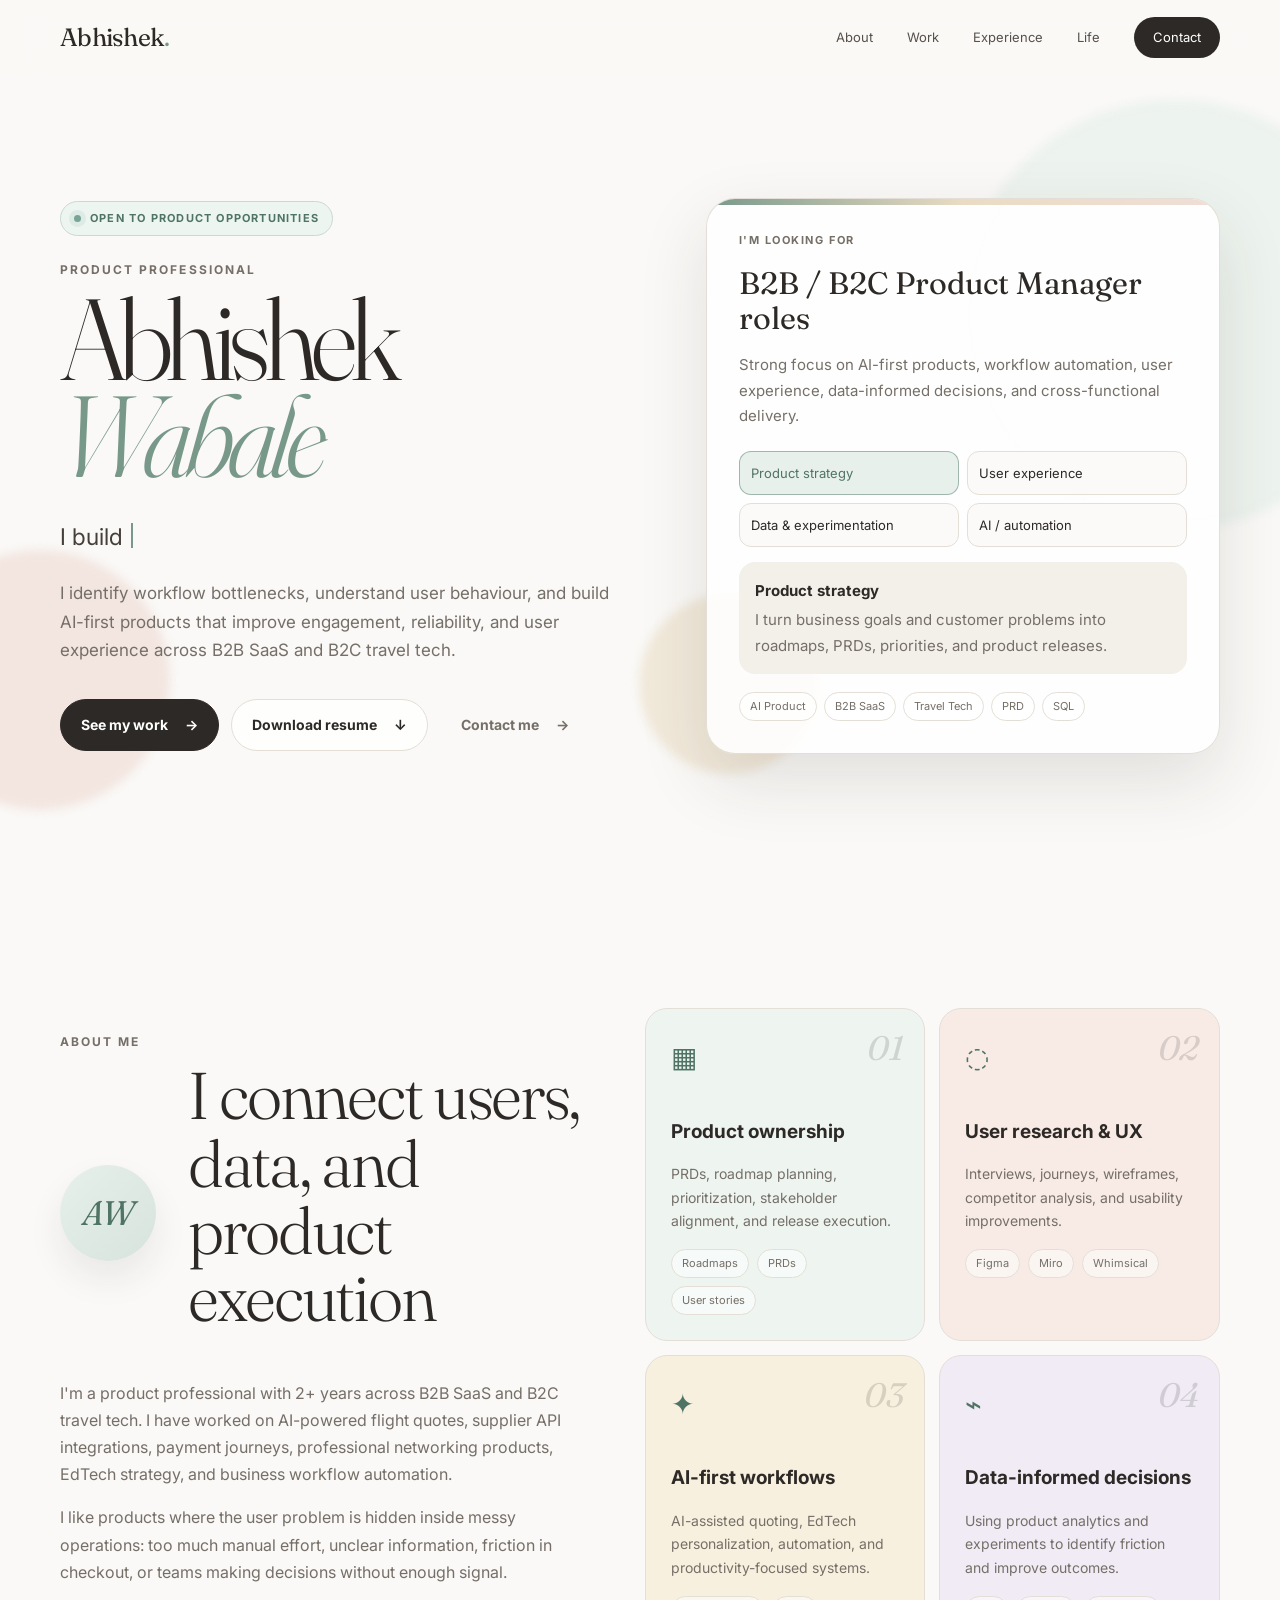
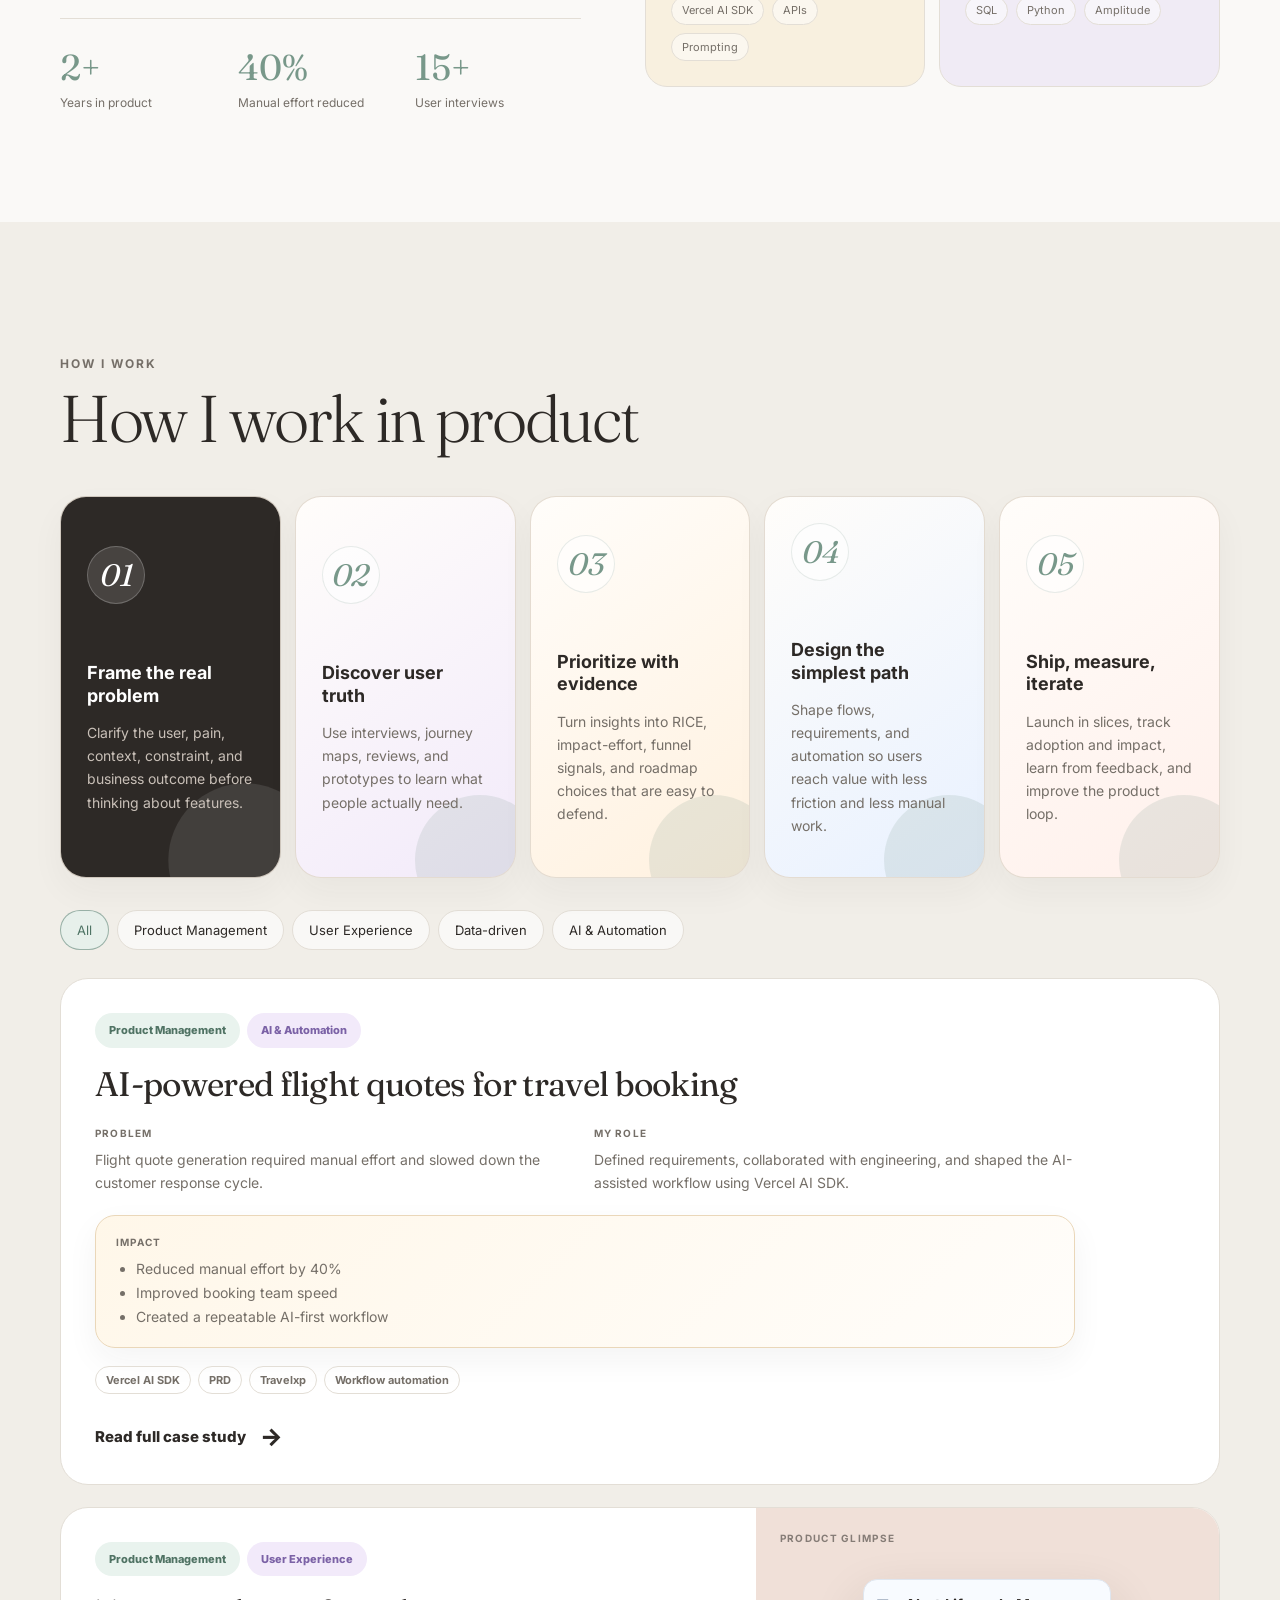
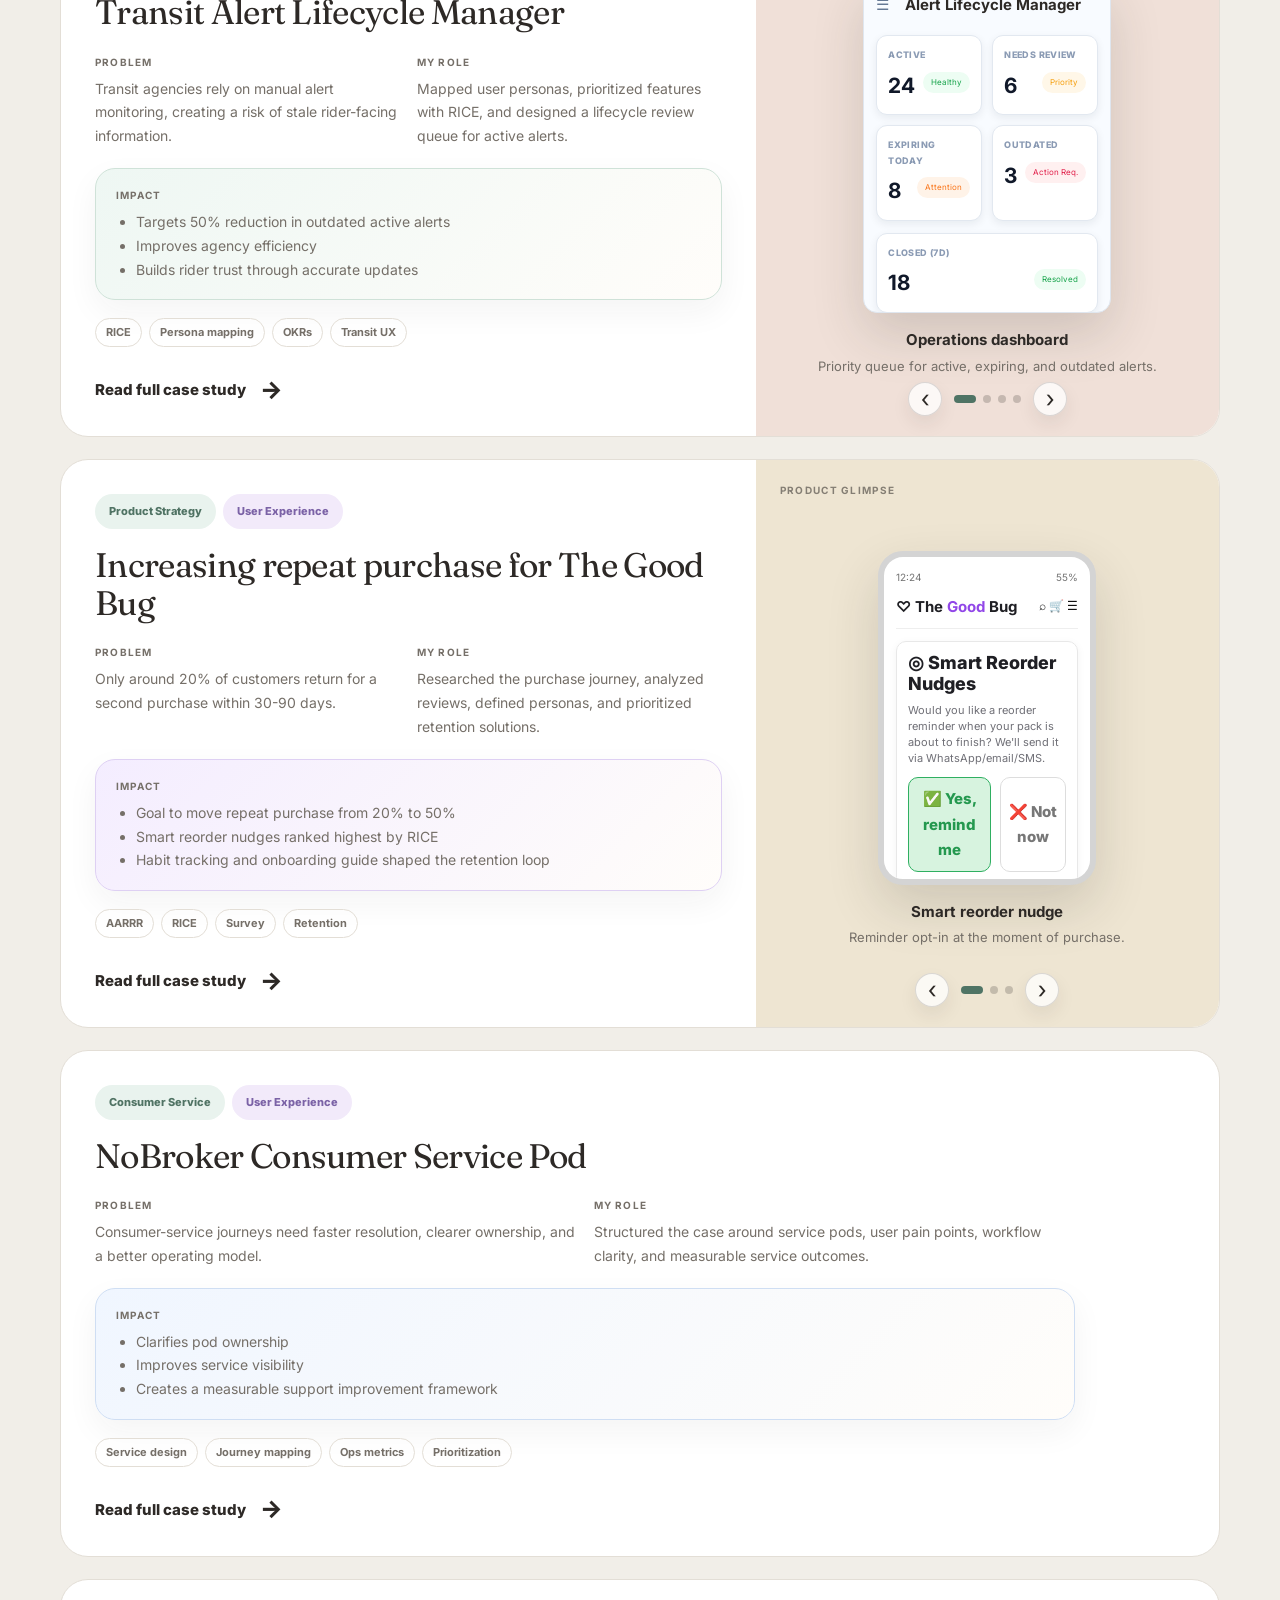
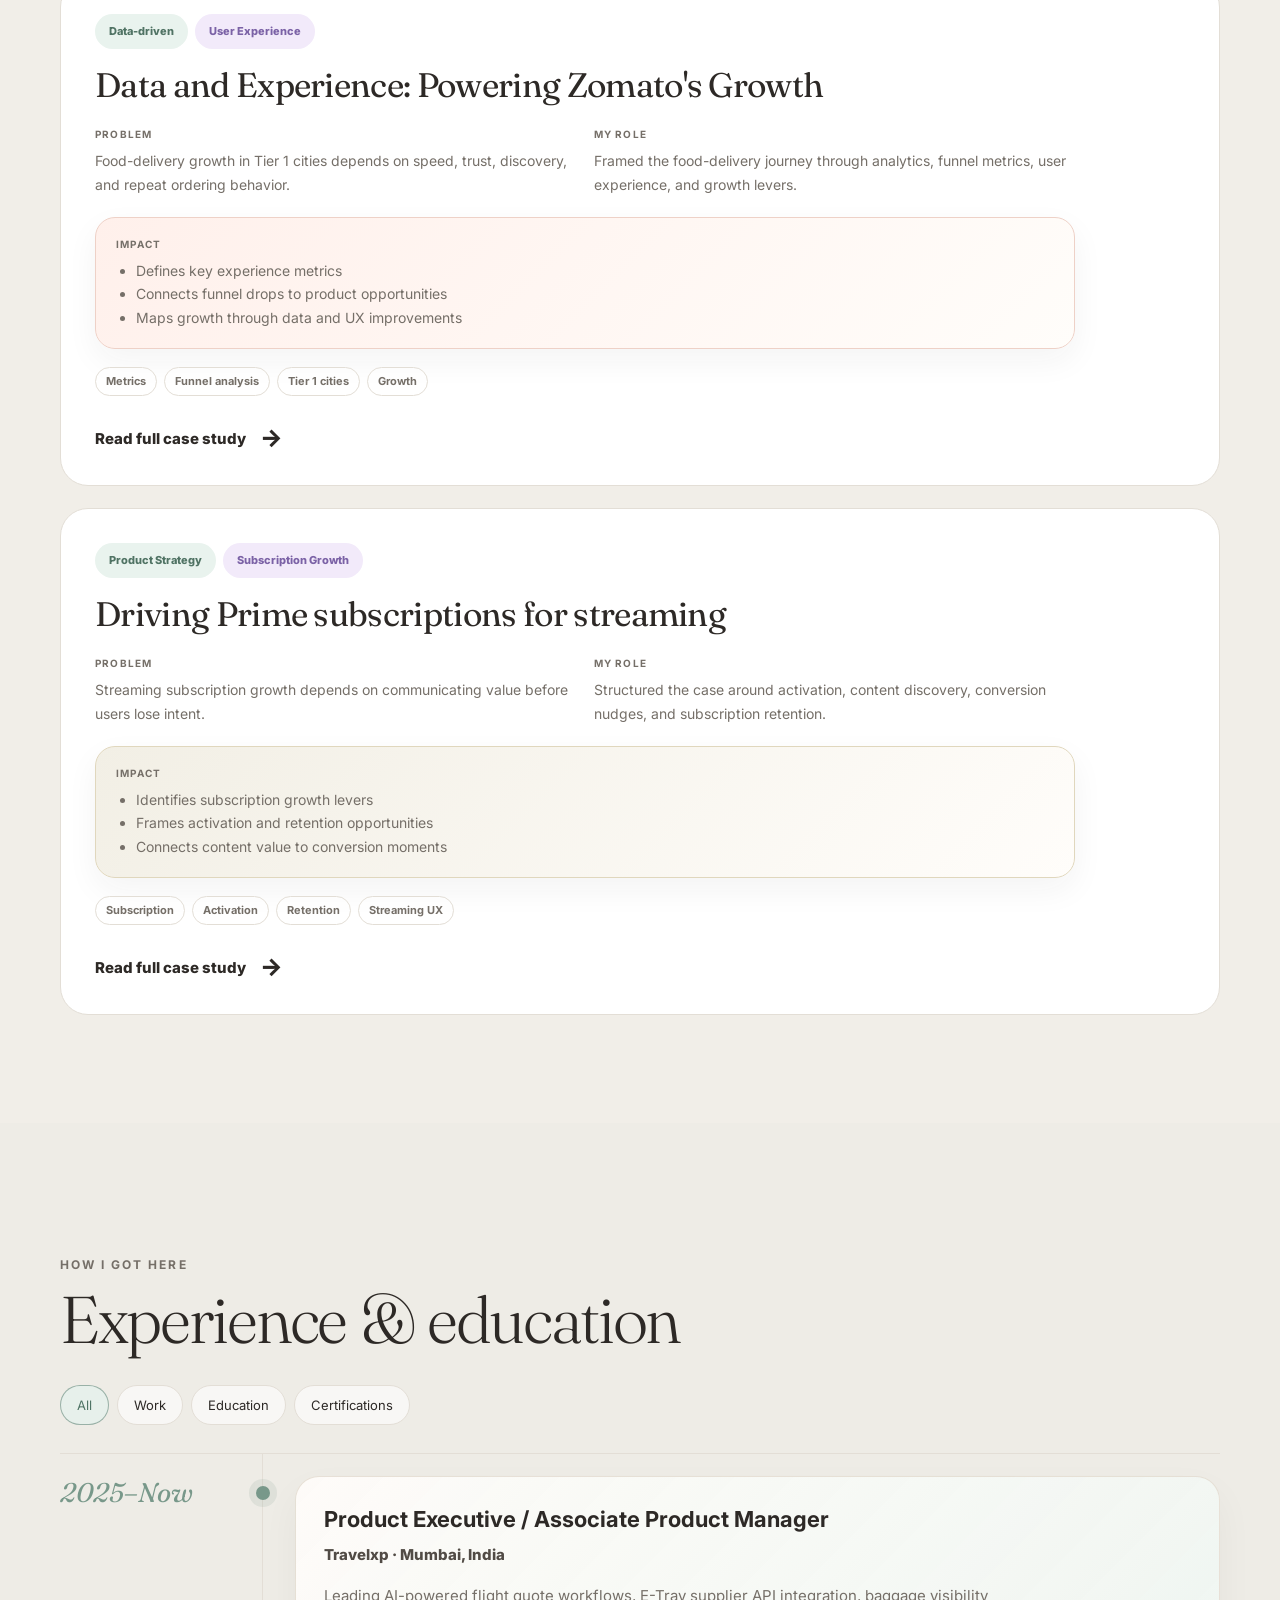
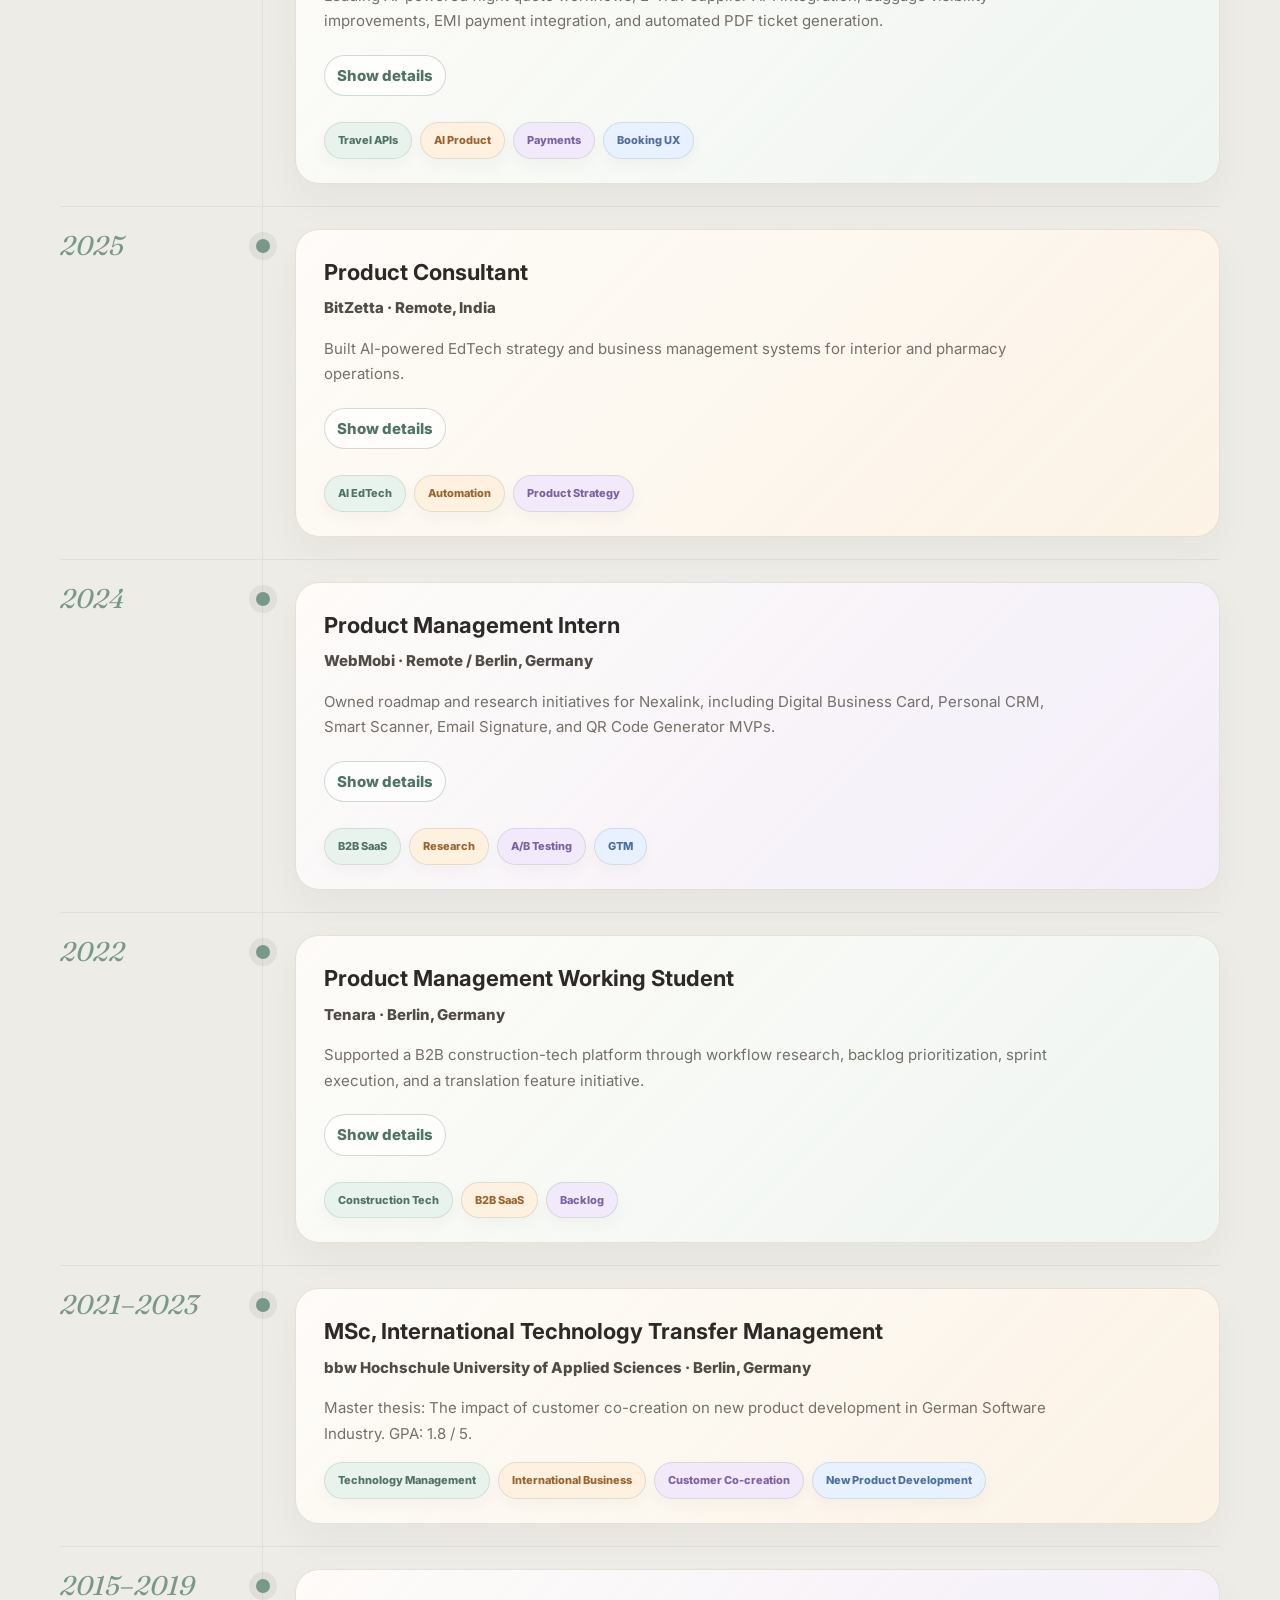
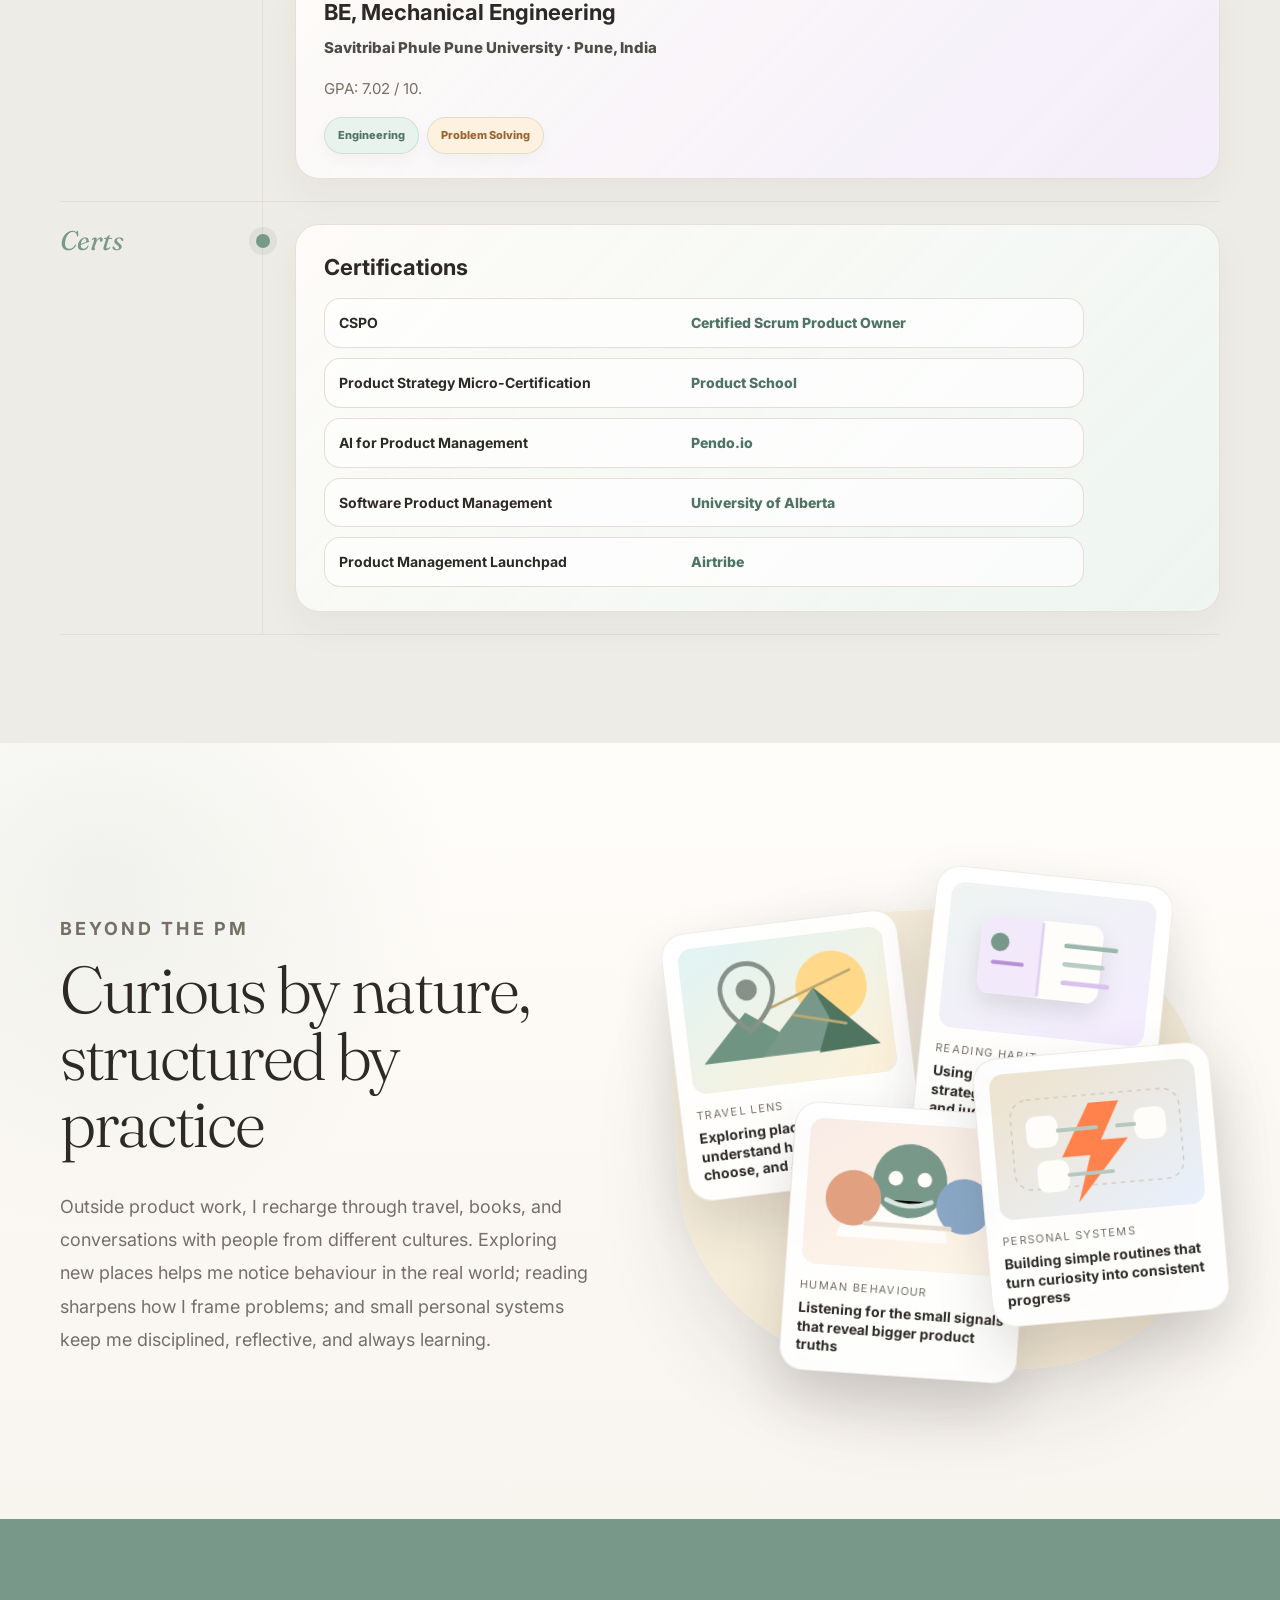
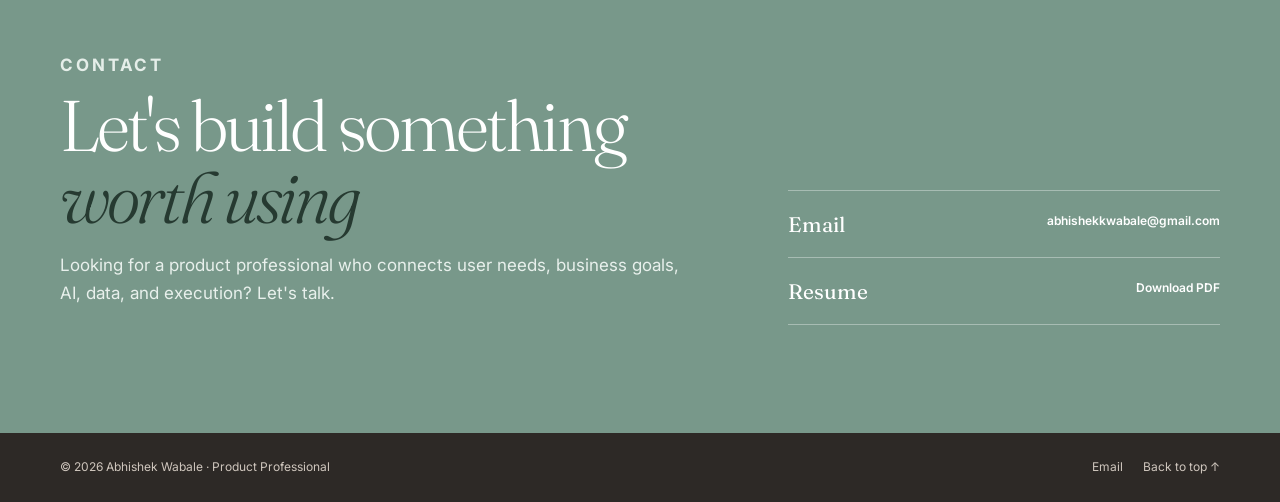
==== index.html @ 53d00fed "Fix personal cards and certification section" ====
<!doctype html>
<html lang="en">
<head>
  <meta charset="utf-8">
  <meta name="viewport" content="width=device-width, initial-scale=1">
  <meta name="theme-color" content="#faf9f7">
  <meta name="description" content="Abhishek Wabale — Product professional building AI-first B2B SaaS and B2C travel products.">
  <title>Abhishek Wabale — Product Professional</title>
  <link rel="preconnect" href="https://fonts.googleapis.com">
  <link rel="preconnect" href="https://fonts.gstatic.com" crossorigin>
  <link href="https://fonts.googleapis.com/css2?family=Fraunces:ital,opsz,wght@0,9..144,300;0,9..144,400;1,9..144,300;1,9..144,400&family=Inter:wght@300;400;500;600;700&display=swap" rel="stylesheet">
  <link rel="stylesheet" href="styles/main.css">
  <script src="scripts/main.js" defer></script>
</head>
<body>
  <div id="cursor-dot" aria-hidden="true"></div>
  <div id="cursor-ring" aria-hidden="true"></div>
  <div id="progress" aria-hidden="true"></div>

  <nav class="mobile-nav" id="mobileNav" aria-label="Mobile navigation">
    <button class="mobile-close" type="button" id="mobileClose" aria-label="Close menu">×</button>
    <a href="#about" data-close-mobile>About</a>
    <a href="#work" data-close-mobile>Work</a>
    <a href="#experience" data-close-mobile>Experience</a>
    <a href="#life" data-close-mobile>Life</a>
    <a href="#contact" data-close-mobile>Contact</a>
  </nav>

  <header class="site-nav" id="siteNav">
    <a href="#home" class="nav-logo">Abhishek<span>.</span></a>
    <div class="nav-links" aria-label="Main navigation">
      <a href="#about">About</a>
      <a href="#work">Work</a>
      <a href="#experience">Experience</a>
      <a href="#life">Life</a>
      <a href="#contact" class="nav-cta">Contact</a>
    </div>
    <button class="burger" id="burgerBtn" type="button" aria-label="Open menu" aria-controls="mobileNav" aria-expanded="false">
      <span></span><span></span><span></span>
    </button>
  </header>

  <main id="home">
    <section class="hero">
      <div class="blob blob-one" data-speed=".22"></div>
      <div class="blob blob-two" data-speed=".14"></div>
      <div class="blob blob-three" data-speed=".30"></div>

      <div class="container hero-inner">
        <div class="hero-copy reveal" data-speed=".88">
          <div class="hero-badge"><span></span>Open to product opportunities</div>
          <p class="hero-role">Product Professional</p>
          <h1>Abhishek<br><em>Wabale</em></h1>
          <p class="typing">I build <span id="typedText"></span></p>
          <p class="hero-sub">I identify workflow bottlenecks, understand user behaviour, and build AI-first products that improve engagement, reliability, and user experience across B2B SaaS and B2C travel tech.</p>
          <div class="hero-actions">
            <a href="#work" class="btn btn-primary magnetic">See my work <span>→</span></a>
            <a href="assets/Abhishek-Wabale-Resume.pdf" class="btn btn-outline magnetic" target="_blank" rel="noopener">Download resume <span>↓</span></a>
            <a href="#contact" class="btn btn-ghost magnetic">Contact me <span>→</span></a>
          </div>
        </div>

        <aside class="interest-card reveal" data-speed=".76" aria-label="What Abhishek is looking for">
          <div class="card-bar">I'm looking for</div>
          <h2>B2B / B2C Product Manager roles</h2>
          <p>Strong focus on AI-first products, workflow automation, user experience, data-informed decisions, and cross-functional delivery.</p>
          <div class="vertical-tabs">
            <button class="active" type="button" data-interest="product">Product strategy</button>
            <button type="button" data-interest="ux">User experience</button>
            <button type="button" data-interest="data">Data & experimentation</button>
            <button type="button" data-interest="ai">AI / automation</button>
          </div>
          <div class="interest-result" id="interestResult">
            <strong>Product strategy</strong>
            <span>I turn business goals and customer problems into roadmaps, PRDs, priorities, and product releases.</span>
          </div>
          <div class="float-tags" aria-hidden="true">
            <span>AI Product</span><span>B2B SaaS</span><span>Travel Tech</span><span>PRD</span><span>SQL</span>
          </div>
        </aside>
      </div>
    </section>

    <section class="section" id="about">
      <div class="container about-grid">
        <div class="reveal">
          <p class="label">About me</p>
          <div class="about-title-row">
            <div class="avatar-placeholder" aria-label="Add Abhishek's professional photo here">AW</div>
            <h2 class="section-title">I connect users, data, and product execution</h2>
          </div>
          <div class="about-text">
            <p>I'm a product professional with 2+ years across B2B SaaS and B2C travel tech. I have worked on AI-powered flight quotes, supplier API integrations, payment journeys, professional networking products, EdTech strategy, and business workflow automation.</p>
            <p>I like products where the user problem is hidden inside messy operations: too much manual effort, unclear information, friction in checkout, or teams making decisions without enough signal.</p>
          </div>
          <div class="stats">
            <div><strong>2+</strong><span>Years in product</span></div>
            <div><strong>40%</strong><span>Manual effort reduced</span></div>
            <div><strong>15+</strong><span>User interviews</span></div>
          </div>
        </div>

        <div class="capability-grid reveal">
          <article class="capability sage" data-num="01">
            <div class="cap-icon">▦</div>
            <h3>Product ownership</h3>
            <p>PRDs, roadmap planning, prioritization, stakeholder alignment, and release execution.</p>
            <div class="mini-tags"><span>Roadmaps</span><span>PRDs</span><span>User stories</span></div>
          </article>
          <article class="capability rose" data-num="02">
            <div class="cap-icon">◌</div>
            <h3>User research & UX</h3>
            <p>Interviews, journeys, wireframes, competitor analysis, and usability improvements.</p>
            <div class="mini-tags"><span>Figma</span><span>Miro</span><span>Whimsical</span></div>
          </article>
          <article class="capability sand" data-num="03">
            <div class="cap-icon">✦</div>
            <h3>AI-first workflows</h3>
            <p>AI-assisted quoting, EdTech personalization, automation, and productivity-focused systems.</p>
            <div class="mini-tags"><span>Vercel AI SDK</span><span>APIs</span><span>Prompting</span></div>
          </article>
          <article class="capability lavender" data-num="04">
            <div class="cap-icon">⌁</div>
            <h3>Data-informed decisions</h3>
            <p>Using product analytics and experiments to identify friction and improve outcomes.</p>
            <div class="mini-tags"><span>SQL</span><span>Python</span><span>Amplitude</span></div>
          </article>
        </div>
      </div>
    </section>

    <section class="section work-section" id="work">
      <div class="container">
        <div class="reveal">
          <p class="label">How I work</p>
          <h2 class="section-title">How I work in product</h2>
        </div>

        <div class="approach-grid reveal">
          <button class="approach-card active" type="button" data-approach="pm">
            <span class="approach-num">01</span>
            <h3>Frame the real problem</h3>
            <p>Clarify the user, pain, context, constraint, and business outcome before thinking about features.</p>
          </button>
          <button class="approach-card" type="button" data-approach="ux">
            <span class="approach-num">02</span>
            <h3>Discover user truth</h3>
            <p>Use interviews, journey maps, reviews, and prototypes to learn what people actually need.</p>
          </button>
          <button class="approach-card" type="button" data-approach="data">
            <span class="approach-num">03</span>
            <h3>Prioritize with evidence</h3>
            <p>Turn insights into RICE, impact-effort, funnel signals, and roadmap choices that are easy to defend.</p>
          </button>
          <button class="approach-card" type="button" data-approach="ai">
            <span class="approach-num">04</span>
            <h3>Design the simplest path</h3>
            <p>Shape flows, requirements, and automation so users reach value with less friction and less manual work.</p>
          </button>
          <button class="approach-card" type="button" data-approach="all">
            <span class="approach-num">05</span>
            <h3>Ship, measure, iterate</h3>
            <p>Launch in slices, track adoption and impact, learn from feedback, and improve the product loop.</p>
          </button>
        </div>

        <div class="filters reveal" aria-label="Case study filters">
          <button class="active" type="button" data-filter="all">All</button>
          <button type="button" data-filter="pm">Product Management</button>
          <button type="button" data-filter="ux">User Experience</button>
          <button type="button" data-filter="data">Data-driven</button>
          <button type="button" data-filter="ai">AI & Automation</button>
        </div>

        <div class="case-grid">
          <article class="case-card no-preview reveal" data-cats="pm ai data" style="--order:1">
            <div class="case-main">
              <div class="case-cats"><span>Product Management</span><span>AI & Automation</span></div>
              <h3><a href="case-studies/project-one/">AI-powered flight quotes for travel booking</a></h3>
              <div class="case-row">
                <div><label>Problem</label><p>Flight quote generation required manual effort and slowed down the customer response cycle.</p></div>
                <div><label>My role</label><p>Defined requirements, collaborated with engineering, and shaped the AI-assisted workflow using Vercel AI SDK.</p></div>
              </div>
              <div class="impact"><label>Impact</label><ul><li>Reduced manual effort by 40%</li><li>Improved booking team speed</li><li>Created a repeatable AI-first workflow</li></ul></div>
              <div class="case-tools"><span>Vercel AI SDK</span><span>PRD</span><span>Travelxp</span><span>Workflow automation</span></div>
              <a class="case-link-inline" href="case-studies/project-one/">Read full case study <span>→</span></a>
            </div>
          </article>

          <article class="case-card has-preview reveal" data-cats="pm ux data" style="--order:2">
            <div class="case-main">
              <div class="case-cats"><span>Product Management</span><span>User Experience</span></div>
              <h3><a href="case-studies/transit-alert-lifecycle/">Transit Alert Lifecycle Manager</a></h3>
              <div class="case-row">
                <div><label>Problem</label><p>Transit agencies rely on manual alert monitoring, creating a risk of stale rider-facing information.</p></div>
                <div><label>My role</label><p>Mapped user personas, prioritized features with RICE, and designed a lifecycle review queue for active alerts.</p></div>
              </div>
              <div class="impact"><label>Impact</label><ul><li>Targets 50% reduction in outdated active alerts</li><li>Improves agency efficiency</li><li>Builds rider trust through accurate updates</li></ul></div>
              <div class="case-tools"><span>RICE</span><span>Persona mapping</span><span>OKRs</span><span>Transit UX</span></div>
              <a class="case-link-inline" href="case-studies/transit-alert-lifecycle/">Read full case study <span>→</span></a>
            </div>
            <div class="product-preview product-carousel transit-glimpse" data-carousel>
              <div class="preview-kicker">Product glimpse</div>
              <div class="carousel-window">
                <div class="carousel-track">
                  <figure class="carousel-slide is-active">
                    <div class="transit-shot dashboard-shot">
                      <div class="shot-top"><span>☰</span><strong>Alert Lifecycle Manager</strong></div>
                      <div class="metrics">
                        <div><small>Active</small><b>24</b><em>Healthy</em></div>
                        <div><small>Needs Review</small><b>6</b><em>Priority</em></div>
                        <div><small>Expiring Today</small><b>8</b><em>Attention</em></div>
                        <div><small>Outdated</small><b>3</b><em>Action Req.</em></div>
                      </div>
                      <div class="wide-metric"><small>Closed (7D)</small><b>18</b><em>Resolved</em></div>
                      <div class="alert-list">
                        <strong>Alerts requiring attention <span>10</span></strong>
                        <i>Search active alerts...</i>
                        <div class="sort-tabs"><span>Priority</span><span>Last Updated</span><span>End Time</span></div>
                        <p>Route 14 Express Bus Cancellation <small>14X</small></p>
                      </div>
                    </div>
                    <figcaption><strong>Operations dashboard</strong><span>Priority queue for active, expiring, and outdated alerts.</span></figcaption>
                  </figure>
                  <figure class="carousel-slide">
                    <div class="transit-shot detail-shot">
                      <small class="pill-blue">Transit operations review</small>
                      <h4>Route 14 Express Bus Cancellation</h4>
                      <div class="detail-grid"><span>Alert Reference<br><b>ALERT-014</b></span><span>Severity<br><b>Critical</b></span><span>Rider Impact<br><b>Suspension</b></span></div>
                      <div class="insight-box"><b>System insight recommended action</b><p>Scheduled end time has passed, but the alert is still active. Review or close it to prevent outdated rider information.</p></div>
                      <label>Alert details</label>
                      <div class="detail-card"><span>Impacted Route<br><b>14X</b></span><span>Service Cause<br><b>Maintenance / Fleet Shortage</b></span></div>
                      <div class="action-stack"><button>Mark as Reviewed</button><button>Extend End Time</button><button>Close Alert</button></div>
                    </div>
                    <figcaption><strong>Alert review</strong><span>Clear recommendation and next-best actions for each alert.</span></figcaption>
                  </figure>
                  <figure class="carousel-slide">
                    <div class="transit-shot modal-shot">
                      <div class="modal-card">
                        <h4>◷ Extend Alert</h4>
                        <p><b>Target alert:</b> “Metro Line A Weekend Work”<br><b>Prev End Time:</b> Today 6:00 AM</p>
                        <div class="form-row"><span>17-06-2026</span><span>18:00</span></div>
                        <span class="select-line">Ongoing incident / delays continue</span>
                        <textarea placeholder="Provide context for dispatchers on other shifts..."></textarea>
                        <div class="modal-actions"><button>Cancel</button><button>Extend Alert</button></div>
                      </div>
                    </div>
                    <figcaption><strong>Extend flow</strong><span>Structured update flow for alerts that remain valid.</span></figcaption>
                  </figure>
                  <figure class="carousel-slide">
                    <div class="transit-shot modal-shot close-modal">
                      <div class="modal-card">
                        <h4>ⓘ Close Alert?</h4>
                        <p>This removes the alert from rider-facing channels after disruption resolution.</p>
                        <blockquote>Active rider message: “Route 32 is experiencing minor delays near Expressway Exit 4.”</blockquote>
                        <textarea placeholder="Archival resolution note..."></textarea>
                        <label><input type="checkbox" checked> Notify dispatch team and service planners</label>
                        <div class="modal-actions"><button>Cancel</button><button>Close Alert</button></div>
                      </div>
                    </div>
                    <figcaption><strong>Close flow</strong><span>Resolution notes and team notification before closure.</span></figcaption>
                  </figure>
                </div>
              </div>
              <div class="carousel-controls">
                <button type="button" data-carousel-prev aria-label="Previous Transit screenshot">‹</button>
                <div class="carousel-dots" aria-label="Transit screenshot slides"></div>
                <button type="button" data-carousel-next aria-label="Next Transit screenshot">›</button>
              </div>
            </div>
          </article>

          <article class="case-card has-preview reveal" data-cats="pm ux data" style="--order:3">
            <div class="case-main">
              <div class="case-cats"><span>Product Strategy</span><span>User Experience</span></div>
              <h3><a href="case-studies/good-bug-repeat-purchase/">Increasing repeat purchase for The Good Bug</a></h3>
              <div class="case-row">
                <div><label>Problem</label><p>Only around 20% of customers return for a second purchase within 30-90 days.</p></div>
                <div><label>My role</label><p>Researched the purchase journey, analyzed reviews, defined personas, and prioritized retention solutions.</p></div>
              </div>
              <div class="impact"><label>Impact</label><ul><li>Goal to move repeat purchase from 20% to 50%</li><li>Smart reorder nudges ranked highest by RICE</li><li>Habit tracking and onboarding guide shaped the retention loop</li></ul></div>
              <div class="case-tools"><span>AARRR</span><span>RICE</span><span>Survey</span><span>Retention</span></div>
              <a class="case-link-inline" href="case-studies/good-bug-repeat-purchase/">Read full case study <span>→</span></a>
            </div>
            <div class="product-preview product-carousel goodbug-glimpse" data-carousel>
              <div class="preview-kicker">Product glimpse</div>
              <div class="carousel-window">
                <div class="carousel-track">
                  <figure class="carousel-slide is-active">
                    <div class="phone-shot goodbug-shot">
                      <div class="mobile-status">12:24 <span>55%</span></div>
                      <div class="gb-nav"><b>♡ The <span>Good</span> Bug</b><i>⌕ 🛒 ☰</i></div>
                      <section class="gb-panel">
                        <h4>◎ Smart Reorder Nudges</h4>
                        <p>Would you like a reorder reminder when your pack is about to finish? We'll send it via WhatsApp/email/SMS.</p>
                        <div class="gb-buttons"><button>✅ Yes, remind me</button><button>❌ Not now</button></div>
                        <div class="gb-methods"><b>Choose your preferred contact method:</b><span>WhatsApp</span><span>SMS</span><span>Email</span></div>
                      </section>
                      <section class="gb-panel payment-panel">
                        <h4>Payment Method</h4>
                        <p>◉ Cash on Delivery<br>○ UPI Payment<br>○ Credit/Debit Card</p>
                      </section>
                    </div>
                    <figcaption><strong>Smart reorder nudge</strong><span>Reminder opt-in at the moment of purchase.</span></figcaption>
                  </figure>
                  <figure class="carousel-slide">
                    <div class="phone-shot cart-shot">
                      <div class="mobile-status">12:39 <span>51%</span></div>
                      <div class="gb-nav compact"><b>The <span>Good</span> Bug</b><i>🛒 Dashboard</i></div>
                      <h4>Shopping Cart (2 items)</h4>
                      <div class="cart-item"><b>Metabolically Lean - Probiotics</b><span>30 Sachets</span><strong>₹1,299</strong><em>Save ₹300</em></div>
                      <div class="cart-item"><b>Metabolically Lean - AMS</b><span>15 Sachets</span><strong>₹1,199</strong><em>Save ₹100</em></div>
                      <div class="recommend-box"><b>Complete Your Metabolic Journey</b><p>Add both products for maximum results.</p><button>Add Recommendation</button></div>
                      <div class="summary-box"><b>Order Summary</b><p>Total Savings <span>-₹400</span></p><strong>Total ₹2,498</strong><button>Proceed to Checkout →</button></div>
                    </div>
                    <figcaption><strong>Cart reinforcement</strong><span>Bundle recommendation and savings clarity before checkout.</span></figcaption>
                  </figure>
                  <figure class="carousel-slide">
                    <div class="phone-shot habit-shot">
                      <div class="mobile-status">12:38 <span>51%</span></div>
                      <div class="gb-nav"><b>♡ The <span>Good</span> Bug</b><i>⌕ 🛒</i></div>
                      <h4>Welcome back, Priya! 👋</h4>
                      <p>You're on day 12 of your health journey. Keep it up!</p>
                      <div class="running-low"><b>Running Low!</b><span>Only 3 days left in your current pack.</span><button>🛒 Reorder Now</button></div>
                      <div class="reminders"><h4>🔔 Daily Reminders Active</h4><p>WhatsApp<br><small>Daily at 8:00 AM</small></p><p>Email<br><small>Weekly progress</small></p></div>
                    </div>
                    <figcaption><strong>Retention dashboard</strong><span>Running-low reminder and daily habit loop.</span></figcaption>
                  </figure>
                </div>
              </div>
              <div class="carousel-controls">
                <button type="button" data-carousel-prev aria-label="Previous Good Bug screenshot">‹</button>
                <div class="carousel-dots" aria-label="Good Bug screenshot slides"></div>
                <button type="button" data-carousel-next aria-label="Next Good Bug screenshot">›</button>
              </div>
            </div>
          </article>

          <article class="case-card no-preview reveal" data-cats="pm ux data" style="--order:4">
            <div class="case-main">
              <div class="case-cats"><span>Consumer Service</span><span>User Experience</span></div>
              <h3><a href="case-studies/nobroker-consumer-service/">NoBroker Consumer Service Pod</a></h3>
              <div class="case-row">
                <div><label>Problem</label><p>Consumer-service journeys need faster resolution, clearer ownership, and a better operating model.</p></div>
                <div><label>My role</label><p>Structured the case around service pods, user pain points, workflow clarity, and measurable service outcomes.</p></div>
              </div>
              <div class="impact"><label>Impact</label><ul><li>Clarifies pod ownership</li><li>Improves service visibility</li><li>Creates a measurable support improvement framework</li></ul></div>
              <div class="case-tools"><span>Service design</span><span>Journey mapping</span><span>Ops metrics</span><span>Prioritization</span></div>
              <a class="case-link-inline" href="case-studies/nobroker-consumer-service/">Read full case study <span>→</span></a>
            </div>
          </article>

          <article class="case-card no-preview reveal" data-cats="data ux pm" style="--order:5">
            <div class="case-main">
              <div class="case-cats"><span>Data-driven</span><span>User Experience</span></div>
              <h3><a href="case-studies/zomato-growth-metrics/">Data and Experience: Powering Zomato's Growth</a></h3>
              <div class="case-row">
                <div><label>Problem</label><p>Food-delivery growth in Tier 1 cities depends on speed, trust, discovery, and repeat ordering behavior.</p></div>
                <div><label>My role</label><p>Framed the food-delivery journey through analytics, funnel metrics, user experience, and growth levers.</p></div>
              </div>
              <div class="impact"><label>Impact</label><ul><li>Defines key experience metrics</li><li>Connects funnel drops to product opportunities</li><li>Maps growth through data and UX improvements</li></ul></div>
              <div class="case-tools"><span>Metrics</span><span>Funnel analysis</span><span>Tier 1 cities</span><span>Growth</span></div>
              <a class="case-link-inline" href="case-studies/zomato-growth-metrics/">Read full case study <span>→</span></a>
            </div>
          </article>

          <article class="case-card no-preview reveal" data-cats="pm data ux" style="--order:6">
            <div class="case-main">
              <div class="case-cats"><span>Product Strategy</span><span>Subscription Growth</span></div>
              <h3><a href="case-studies/prime-video-subscriptions/">Driving Prime subscriptions for streaming</a></h3>
              <div class="case-row">
                <div><label>Problem</label><p>Streaming subscription growth depends on communicating value before users lose intent.</p></div>
                <div><label>My role</label><p>Structured the case around activation, content discovery, conversion nudges, and subscription retention.</p></div>
              </div>
              <div class="impact"><label>Impact</label><ul><li>Identifies subscription growth levers</li><li>Frames activation and retention opportunities</li><li>Connects content value to conversion moments</li></ul></div>
              <div class="case-tools"><span>Subscription</span><span>Activation</span><span>Retention</span><span>Streaming UX</span></div>
              <a class="case-link-inline" href="case-studies/prime-video-subscriptions/">Read full case study <span>→</span></a>
            </div>
          </article>
        </div>
      </div>
    </section>

    <section class="section experience-section" id="experience">
      <div class="container">
        <div class="reveal">
          <p class="label">How I got here</p>
          <h2 class="section-title">Experience & education</h2>
        </div>
        <div class="timeline-filters reveal">
          <button class="active" type="button" data-timeline-filter="all">All</button>
          <button type="button" data-timeline-filter="work">Work</button>
          <button type="button" data-timeline-filter="education">Education</button>
          <button type="button" data-timeline-filter="certification">Certifications</button>
        </div>

        <div class="timeline reveal">
          <article class="timeline-item" data-timeline="work">
            <div class="timeline-year">2025–Now</div>
            <div class="timeline-dot"></div>
            <div class="timeline-body">
              <h3>Product Executive / Associate Product Manager</h3>
              <p class="company">Travelxp · Mumbai, India</p>
              <p>Leading AI-powered flight quote workflows, E-Trav supplier API integration, baggage visibility improvements, EMI payment integration, and automated PDF ticket generation.</p>
              <button class="show-more" type="button">Show details</button>
              <ul class="timeline-details">
                <li>Reduced manual quote-generation effort by 40% using AI-assisted workflows.</li>
                <li>Increased successful bookings by 12% through supplier API integration.</li>
                <li>Reduced support requests by 35% through automated ticket PDF generation.</li>
              </ul>
              <div class="mini-tags"><span>Travel APIs</span><span>AI Product</span><span>Payments</span><span>Booking UX</span></div>
            </div>
          </article>
          <article class="timeline-item" data-timeline="work">
            <div class="timeline-year">2025</div>
            <div class="timeline-dot"></div>
            <div class="timeline-body">
              <h3>Product Consultant</h3>
              <p class="company">BitZetta · Remote, India</p>
              <p>Built AI-powered EdTech strategy and business management systems for interior and pharmacy operations.</p>
              <button class="show-more" type="button">Show details</button>
              <ul class="timeline-details">
                <li>Defined product strategy, user flows, and prioritization for an AI-first EdTech concept.</li>
                <li>Improved billing speed, inventory accuracy, and reduced manual operational effort.</li>
              </ul>
              <div class="mini-tags"><span>AI EdTech</span><span>Automation</span><span>Product Strategy</span></div>
            </div>
          </article>
          <article class="timeline-item" data-timeline="work">
            <div class="timeline-year">2024</div>
            <div class="timeline-dot"></div>
            <div class="timeline-body">
              <h3>Product Management Intern</h3>
              <p class="company">WebMobi · Remote / Berlin, Germany</p>
              <p>Owned roadmap and research initiatives for Nexalink, including Digital Business Card, Personal CRM, Smart Scanner, Email Signature, and QR Code Generator MVPs.</p>
              <button class="show-more" type="button">Show details</button>
              <ul class="timeline-details">
                <li>Conducted 15+ user interviews and competitor benchmarking.</li>
                <li>Improved engagement by 30% through usability improvements and A/B testing.</li>
                <li>Supported GTM strategy that expanded market reach by 15% within 3 months.</li>
              </ul>
              <div class="mini-tags"><span>B2B SaaS</span><span>Research</span><span>A/B Testing</span><span>GTM</span></div>
            </div>
          </article>
          <article class="timeline-item" data-timeline="work">
            <div class="timeline-year">2022</div>
            <div class="timeline-dot"></div>
            <div class="timeline-body">
              <h3>Product Management Working Student</h3>
              <p class="company">Tenara · Berlin, Germany</p>
              <p>Supported a B2B construction-tech platform through workflow research, backlog prioritization, sprint execution, and a translation feature initiative.</p>
              <button class="show-more" type="button">Show details</button>
              <ul class="timeline-details">
                <li>Improved adoption by 10% through contractor workflow research.</li>
                <li>Increased feature adoption in new markets by 12% with translation-focused improvements.</li>
              </ul>
              <div class="mini-tags"><span>Construction Tech</span><span>B2B SaaS</span><span>Backlog</span></div>
            </div>
          </article>
          <article class="timeline-item" data-timeline="education">
            <div class="timeline-year">2021–2023</div>
            <div class="timeline-dot"></div>
            <div class="timeline-body">
              <h3>MSc, International Technology Transfer Management</h3>
              <p class="company">bbw Hochschule University of Applied Sciences · Berlin, Germany</p>
              <p>Master thesis: The impact of customer co-creation on new product development in German Software Industry. GPA: 1.8 / 5.</p>
              <div class="mini-tags"><span>Technology Management</span><span>International Business</span><span>Customer Co-creation</span><span>New Product Development</span></div>
            </div>
          </article>
          <article class="timeline-item" data-timeline="education">
            <div class="timeline-year">2015–2019</div>
            <div class="timeline-dot"></div>
            <div class="timeline-body">
              <h3>BE, Mechanical Engineering</h3>
              <p class="company">Savitribai Phule Pune University · Pune, India</p>
              <p>GPA: 7.02 / 10.</p>
              <div class="mini-tags"><span>Engineering</span><span>Problem Solving</span></div>
            </div>
          </article>
          <article class="timeline-item" data-timeline="certification">
            <div class="timeline-year">Certs</div>
            <div class="timeline-dot"></div>
            <div class="timeline-body">
              <h3>Certifications</h3>
              <ul class="cert-list">
                <li><strong>CSPO</strong><span>Certified Scrum Product Owner</span></li>
                <li><strong>Product Strategy Micro-Certification</strong><span>Product School</span></li>
                <li><strong>AI for Product Management</strong><span>Pendo.io</span></li>
                <li><strong>Software Product Management</strong><span>University of Alberta</span></li>
                <li><strong>Product Management Launchpad</strong><span>Airtribe</span></li>
              </ul>
            </div>
          </article>
        </div>
      </div>
    </section>

    <section class="section life-section" id="life">
      <div class="container life-grid">
        <div class="reveal">
          <p class="label">Beyond the PM</p>
          <h2 class="section-title">Curious by nature, structured by practice</h2>
          <p>Outside product work, I recharge through travel, books, and conversations with people from different cultures. Exploring new places helps me notice behaviour in the real world; reading sharpens how I frame problems; and small personal systems keep me disciplined, reflective, and always learning.</p>
        </div>

        <div class="album-board reveal" aria-label="Personal interests board">
          <div class="paper-shape"></div>
          <article class="album-card one">
            <div class="album-art"><img src="assets/interest-travel.svg" alt="Travel landscape illustration"></div>
            <span>Travel lens</span><strong>Exploring places to understand how people live, choose, and adapt</strong>
          </article>
          <article class="album-card two">
            <div class="album-art"><img src="assets/interest-books.svg" alt="Books and notes illustration"></div>
            <span>Reading habit</span><strong>Using books to sharpen strategy, systems thinking, and judgment</strong>
          </article>
          <article class="album-card three">
            <div class="album-art"><img src="assets/interest-people.svg" alt="People and behaviour illustration"></div>
            <span>Human behaviour</span><strong>Listening for the small signals that reveal bigger product truths</strong>
          </article>
          <article class="album-card four">
            <div class="album-art"><img src="assets/interest-systems.svg" alt="Systems and automation illustration"></div>
            <span>Personal systems</span><strong>Building simple routines that turn curiosity into consistent progress</strong>
          </article>
        </div>
      </div>
    </section>

    <section class="section contact-section" id="contact">
      <div class="container contact-grid">
        <div class="reveal">
          <p class="label">Contact</p>
          <h2 class="contact-title">Let's build something <em>worth using</em></h2>
          <p>Looking for a product professional who connects user needs, business goals, AI, data, and execution? Let's talk.</p>
        </div>
        <div class="contact-links reveal">
          <a href="mailto:abhishekkwabale@gmail.com"><span>Email</span><strong>abhishekkwabale@gmail.com</strong></a>
          <a href="assets/Abhishek-Wabale-Resume.pdf" target="_blank" rel="noopener"><span>Resume</span><strong>Download PDF</strong></a>
        </div>
      </div>
    </section>
  </main>

  <footer>
    <div class="container footer-inner">
      <span>© <span id="year"></span> Abhishek Wabale · Product Professional</span>
      <div><a href="mailto:abhishekkwabale@gmail.com">Email</a><a href="#home">Back to top ↑</a></div>
    </div>
  </footer>
</body>
</html>
---- styles/main.css ----
:root {
  --ink: #2d2926;
  --muted: #756f68;
  --paper: #faf9f7;
  --panel: #ffffff;
  --line: #e3ded6;
  --sage: #78988a;
  --sage-dark: #4f7465;
  --mint: #e7f0eb;
  --rose: #f0ded7;
  --sand: #eadcc3;
  --lavender: #e7e0ee;
  --shadow: 0 26px 70px rgba(50, 42, 34, .12);
  --serif: "Fraunces", Georgia, serif;
  --sans: "Inter", Arial, sans-serif;
}

* { box-sizing: border-box; }
html { scroll-behavior: smooth; scroll-padding-top: 88px; overflow-x: hidden; }
body {
  margin: 0;
  overflow-x: hidden;
  background: var(--paper);
  color: var(--ink);
  font-family: var(--sans);
  font-size: 15px;
  line-height: 1.7;
}
body.menu-open { overflow: hidden; }
a { color: inherit; text-decoration: none; }
button { font: inherit; color: inherit; }
.container { width: min(1160px, calc(100% - 48px)); margin: 0 auto; }

#progress {
  position: fixed;
  inset: 0 auto auto 0;
  height: 3px;
  width: 0;
  z-index: 1000;
  background: linear-gradient(90deg, var(--sage), #bfa47f);
}
#cursor-dot, #cursor-ring {
  position: fixed;
  pointer-events: none;
  z-index: 999;
  translate: -50% -50%;
  border-radius: 999px;
  opacity: 0;
}
#cursor-dot { width: 7px; height: 7px; background: var(--ink); }
#cursor-ring { width: 34px; height: 34px; border: 1px solid rgba(45, 41, 38, .35); transition: width .16s, height .16s; }
body.has-cursor #cursor-dot, body.has-cursor #cursor-ring { opacity: 1; }
body.cursor-hover #cursor-ring { width: 50px; height: 50px; border-color: rgba(120, 152, 138, .75); }

.site-nav {
  position: fixed;
  top: 0;
  left: 0;
  right: 0;
  z-index: 200;
  height: 76px;
  display: flex;
  align-items: center;
  justify-content: space-between;
  padding: 0 max(24px, calc((100vw - 1160px) / 2));
  background: rgba(250, 249, 247, .78);
  backdrop-filter: blur(18px);
  border-bottom: 1px solid transparent;
  transition: .25s ease;
}
.site-nav.scrolled { border-color: rgba(45, 41, 38, .08); box-shadow: 0 12px 30px rgba(45, 41, 38, .04); }
.nav-logo {
  font-family: var(--serif);
  font-size: 25px;
  letter-spacing: -.03em;
}
.nav-logo span { color: var(--sage); }
.nav-links { display: flex; align-items: center; gap: 34px; }
.nav-links a { font-size: 13px; color: #57514b; transition: color .2s; }
.nav-links a:hover { color: var(--sage-dark); }
.nav-cta {
  padding: 9px 19px;
  border-radius: 999px;
  background: var(--ink);
  color: #fff !important;
}
.burger {
  display: none;
  border: 0;
  background: transparent;
  padding: 9px;
}
.burger span {
  display: block;
  width: 24px;
  height: 2px;
  background: var(--ink);
  margin: 5px 0;
}
.mobile-nav {
  position: fixed;
  inset: 0;
  z-index: 300;
  background: rgba(250, 249, 247, .96);
  backdrop-filter: blur(16px);
  display: grid;
  place-content: center;
  gap: 26px;
  transform: translateX(100%);
  transition: .35s ease;
}
.mobile-nav.open { transform: none; }
.mobile-nav a {
  font: 400 42px/1 var(--serif);
  text-align: center;
}
.mobile-close {
  position: absolute;
  top: 24px;
  right: 26px;
  border: 0;
  background: transparent;
  font-size: 28px;
}

.hero {
  min-height: 100vh;
  padding: 136px 0 84px;
  position: relative;
  overflow: hidden;
}
.hero-inner {
  min-height: calc(100vh - 220px);
  display: grid;
  grid-template-columns: 1fr .9fr;
  align-items: center;
  gap: 74px;
}
.blob {
  position: absolute;
  border-radius: 999px;
  filter: blur(5px);
  opacity: .72;
  z-index: -1;
}
.blob-one { width: 430px; height: 430px; background: var(--mint); right: -110px; top: 100px; }
.blob-two { width: 260px; height: 260px; background: var(--rose); left: -90px; bottom: 90px; }
.blob-three { width: 180px; height: 180px; background: var(--sand); right: 36%; bottom: 14%; opacity: .55; }
.hero-badge {
  display: inline-flex;
  align-items: center;
  gap: 9px;
  padding: 7px 13px;
  border: 1px solid #c9d8d1;
  background: #edf5f1;
  border-radius: 999px;
  color: var(--sage-dark);
  font-size: 11px;
  font-weight: 700;
  letter-spacing: .11em;
  text-transform: uppercase;
}
.hero-badge span {
  width: 7px;
  height: 7px;
  border-radius: 50%;
  background: #78a493;
  box-shadow: 0 0 0 5px rgba(120, 164, 147, .13);
}
.hero-role, .label {
  margin: 24px 0 10px;
  text-transform: uppercase;
  letter-spacing: .17em;
  font-size: 12px;
  color: var(--muted);
  font-weight: 700;
}
.hero h1 {
  margin: 0;
  font: 300 clamp(68px, 9vw, 118px)/.84 var(--serif);
  letter-spacing: -.065em;
}
.hero h1 em, .section-title em, .contact-title em {
  color: var(--sage);
  font-style: italic;
}
.typing {
  min-height: 38px;
  margin: 34px 0 22px;
  font-size: 23px;
  color: #453f39;
}
.typing span::after {
  content: "";
  display: inline-block;
  height: 1.05em;
  border-right: 2px solid var(--sage);
  margin-left: 2px;
  transform: translateY(3px);
  animation: blink .8s infinite;
}
.hero-sub {
  max-width: 590px;
  color: var(--muted);
  font-size: 17px;
}
.hero-actions {
  display: flex;
  flex-wrap: wrap;
  gap: 12px;
  margin-top: 34px;
}
.btn {
  display: inline-flex;
  align-items: center;
  gap: 17px;
  padding: 13px 20px;
  border-radius: 999px;
  border: 1px solid var(--line);
  font-weight: 700;
  font-size: 14px;
  transition: .25s ease;
}
.btn:hover { transform: translateY(-2px); box-shadow: 0 12px 28px rgba(45, 41, 38, .1); }
.btn-primary { background: var(--ink); color: #fff; border-color: var(--ink); }
.btn-outline { background: rgba(255,255,255,.72); }
.btn-ghost { border-color: transparent; color: var(--muted); }

.interest-card {
  position: relative;
  padding: 32px;
  background: rgba(255, 255, 255, .86);
  border: 1px solid rgba(224, 219, 211, .9);
  border-radius: 29px;
  box-shadow: var(--shadow);
  overflow: hidden;
}
.interest-card::before {
  content: "";
  position: absolute;
  inset: 0 0 auto;
  height: 6px;
  background: linear-gradient(90deg, var(--sage), var(--sand), var(--rose));
}
.card-bar {
  color: var(--muted);
  text-transform: uppercase;
  letter-spacing: .14em;
  font-size: 11px;
  font-weight: 700;
}
.interest-card h2 {
  font: 400 31px/1.15 var(--serif);
  margin: 16px 0 10px;
}
.interest-card p { color: var(--muted); margin-bottom: 22px; }
.vertical-tabs {
  display: grid;
  grid-template-columns: 1fr 1fr;
  gap: 8px;
}
.vertical-tabs button {
  border: 1px solid var(--line);
  background: rgba(250, 249, 247, .75);
  border-radius: 12px;
  padding: 10px 11px;
  cursor: pointer;
  text-align: left;
  font-size: 13px;
}
.vertical-tabs button.active {
  background: var(--mint);
  border-color: rgba(120, 152, 138, .65);
  color: var(--sage-dark);
}
.interest-result {
  margin-top: 15px;
  padding: 16px;
  border-radius: 16px;
  background: #f3f0ea;
  color: var(--muted);
}
.interest-result strong { display: block; color: var(--ink); margin-bottom: 4px; }
.float-tags {
  display: flex;
  flex-wrap: wrap;
  gap: 7px;
  margin-top: 18px;
}
.float-tags span, .mini-tags span, .case-tools span, .case-cats span {
  display: inline-block;
  padding: 4px 10px;
  border: 1px solid var(--line);
  border-radius: 999px;
  background: rgba(255,255,255,.5);
  color: var(--muted);
  font-size: 11px;
}
.case-cats span {
  padding: 7px 13px;
  border-color: transparent;
  color: var(--ink);
  font-weight: 800;
}
.case-cats span:nth-child(6n + 1) {
  background: #e9f3ee;
  color: #507364;
}
.case-cats span:nth-child(6n + 2) {
  background: #f2eafa;
  color: #7b62a6;
}
.case-cats span:nth-child(6n + 3) {
  background: #fff1df;
  color: #9a6430;
}
.case-cats span:nth-child(6n + 4) {
  background: #e8f1ff;
  color: #4d6f9f;
}
.case-cats span:nth-child(6n + 5) {
  background: #fbe8e5;
  color: #9a5a4d;
}
.case-tools span {
  font-weight: 700;
}

.section { padding: 108px 0; }
.section-title {
  max-width: 760px;
  margin: 0 0 32px;
  font: 300 clamp(42px, 5.3vw, 66px)/1.02 var(--serif);
  letter-spacing: -.035em;
}
.about-grid {
  display: grid;
  grid-template-columns: .95fr 1.05fr;
  gap: 64px;
  align-items: start;
}
.about-title-row {
  display: grid;
  grid-template-columns: 108px 1fr;
  gap: 20px;
  align-items: center;
}
.avatar-placeholder {
  width: 96px;
  height: 96px;
  display: grid;
  place-items: center;
  border-radius: 50%;
  background: linear-gradient(135deg, var(--mint), #d7e3dd);
  color: var(--sage-dark);
  font: italic 34px var(--serif);
  box-shadow: 0 18px 35px rgba(45, 41, 38, .08);
}
.about-text p { color: var(--muted); font-size: 16px; }
.stats {
  display: grid;
  grid-template-columns: repeat(3, 1fr);
  gap: 12px;
  padding-top: 26px;
  margin-top: 32px;
  border-top: 1px solid var(--line);
}
.stats strong {
  display: block;
  color: var(--sage);
  font: 400 36px var(--serif);
}
.stats span { color: var(--muted); font-size: 12px; }
.capability-grid {
  display: grid;
  grid-template-columns: repeat(2, 1fr);
  gap: 14px;
}
.capability {
  position: relative;
  min-height: 245px;
  padding: 25px;
  border: 1px solid var(--line);
  border-radius: 22px;
  background: rgba(255,255,255,.64);
  transition: .25s ease;
  overflow: hidden;
}
.capability::after {
  content: attr(data-num);
  position: absolute;
  top: 18px;
  right: 20px;
  color: rgba(45, 41, 38, .16);
  font: italic 34px var(--serif);
}
.capability:hover { transform: translateY(-5px); box-shadow: 0 18px 45px rgba(45, 41, 38, .08); }
.capability.sage { background: #eef5f1; }
.capability.rose { background: #f8ebe6; }
.capability.sand { background: #f8f0df; }
.capability.lavender { background: #f0ebf5; }
.cap-icon { font-size: 28px; color: var(--sage-dark); }
.capability h3 { margin: 34px 0 8px; font-size: 19px; }
.capability p { color: var(--muted); font-size: 14px; }
.mini-tags { display: flex; flex-wrap: wrap; gap: 8px; margin-top: 16px; }

.work-section { background: #f1eee8; }
.approach-grid {
  display: grid;
  grid-template-columns: repeat(5, 1fr);
  gap: 14px;
  margin: 44px 0 32px;
}
.approach-card {
  position: relative;
  min-height: 285px;
  padding: 26px;
  border: 1px solid rgba(226, 217, 206, .9);
  border-radius: 26px;
  background: rgba(255,253,250,.82);
  cursor: pointer;
  text-align: left;
  transition: transform .22s ease, box-shadow .22s ease, background .22s ease, color .22s ease;
  overflow: hidden;
  box-shadow: 0 14px 34px rgba(45,41,38,.045);
}
.approach-card::before {
  content: "";
  position: absolute;
  inset: auto -30px -48px auto;
  width: 130px;
  height: 130px;
  border-radius: 50%;
  background: rgba(120,152,138,.16);
  transition: .22s ease;
}
.approach-card:nth-child(1) { background: linear-gradient(145deg, #fffdfa, #eef7f3); }
.approach-card:nth-child(2) { background: linear-gradient(145deg, #fffdfa, #f2eafa); }
.approach-card:nth-child(3) { background: linear-gradient(145deg, #fffdfa, #fff1df); }
.approach-card:nth-child(4) { background: linear-gradient(145deg, #fffdfa, #e8f1ff); }
.approach-card:nth-child(5) { background: linear-gradient(145deg, #fffdfa, #fff0eb); }
.approach-card:hover {
  transform: translateY(-6px);
  box-shadow: 0 24px 55px rgba(45,41,38,.11);
}
.approach-card:hover, .approach-card.active { background: var(--ink); color: #fff; }
.approach-card:hover::before,
.approach-card.active::before {
  background: rgba(255,255,255,.1);
  transform: scale(1.18);
}
.approach-card p { color: var(--muted); }
.approach-card:hover p, .approach-card.active p { color: #c9c0b8; }
.approach-num {
  display: inline-grid;
  place-items: center;
  width: 58px;
  height: 58px;
  border-radius: 50%;
  color: var(--sage);
  background: rgba(255,255,255,.62);
  font: italic 31px var(--serif);
  margin-bottom: 58px;
  box-shadow: inset 0 0 0 1px rgba(120,152,138,.18);
}
.approach-card:hover .approach-num,
.approach-card.active .approach-num {
  color: #fff;
  background: rgba(255,255,255,.12);
  box-shadow: inset 0 0 0 1px rgba(255,255,255,.22);
}
.approach-card h3 {
  position: relative;
  z-index: 1;
  font-size: 18px;
  line-height: 1.25;
  margin: 0 0 10px;
}
.approach-card p {
  position: relative;
  z-index: 1;
  font-size: 14px;
  line-height: 1.65;
}
.filters, .timeline-filters {
  display: flex;
  flex-wrap: wrap;
  gap: 8px;
  margin-bottom: 28px;
}
.filters button, .timeline-filters button {
  border: 1px solid var(--line);
  background: rgba(255,255,255,.62);
  border-radius: 999px;
  padding: 8px 16px;
  cursor: pointer;
  font-size: 13px;
}
.filters button.active, .timeline-filters button.active {
  background: var(--mint);
  border-color: rgba(120, 152, 138, .7);
  color: var(--sage-dark);
}
.case-grid {
  display: grid;
  gap: 22px;
}
.case-card {
  display: grid;
  grid-template-columns: 1.2fr .8fr;
  gap: 0;
  border: 1px solid var(--line);
  border-radius: 28px;
  background: var(--panel);
  overflow: hidden;
  order: var(--order);
  transition: .25s ease;
}
.case-card:hover { transform: translateY(-3px); box-shadow: var(--shadow); }
.case-card[hidden] { display: none; }
.case-card.no-preview {
  grid-template-columns: 1fr;
}
.case-card.no-preview .case-main {
  display: grid;
  grid-template-columns: minmax(0, 1fr);
}
.case-card.no-preview .case-row {
  max-width: 980px;
}
.case-card.no-preview .impact {
  max-width: 980px;
}
.case-main { padding: 34px; }
.case-cats { display: flex; flex-wrap: wrap; gap: 7px; margin-bottom: 17px; }
.case-card h3 {
  margin: 0 0 22px;
  font: 400 34px/1.12 var(--serif);
  letter-spacing: -.02em;
}
.case-card h3 a:hover { color: var(--sage-dark); }
.case-row {
  display: grid;
  grid-template-columns: 1fr 1fr;
  gap: 17px;
  margin-bottom: 20px;
}
.case-row label, .impact label {
  display: block;
  text-transform: uppercase;
  letter-spacing: .12em;
  color: var(--muted);
  font-size: 10px;
  font-weight: 700;
  margin-bottom: 6px;
}
.case-row p, .impact li { color: var(--muted); font-size: 14px; margin: 0; }
.impact {
  border: 1px solid rgba(226, 217, 206, .9);
  border-radius: 20px;
  padding: 18px 20px;
  background: #f8f2e8;
  box-shadow: 0 12px 32px rgba(45,41,38,.05);
}
.impact ul { margin: 0; padding-left: 20px; }
.case-card:nth-child(6n + 1) .impact {
  background: linear-gradient(135deg, #fff7e9, #fffdfa);
  border-color: #ead7b9;
}
.case-card:nth-child(6n + 2) .impact {
  background: linear-gradient(135deg, #eef7f3, #fffdfa);
  border-color: #cfe2d8;
}
.case-card:nth-child(6n + 3) .impact {
  background: linear-gradient(135deg, #f4edff, #fffdfa);
  border-color: #ded0f3;
}
.case-card:nth-child(6n + 4) .impact {
  background: linear-gradient(135deg, #f0f6ff, #fffdfa);
  border-color: #cfdef3;
}
.case-card:nth-child(6n + 5) .impact {
  background: linear-gradient(135deg, #fff0eb, #fffdfa);
  border-color: #eed1c7;
}
.case-card:nth-child(6n + 6) .impact {
  background: linear-gradient(135deg, #f2efe5, #fffdfa);
  border-color: #e0d7bd;
}
.case-tools { display: flex; flex-wrap: wrap; gap: 7px; margin-top: 18px; }
.case-link-inline {
  display: inline-flex;
  align-items: center;
  gap: 14px;
  margin-top: 30px;
  color: var(--ink);
  font-weight: 800;
  font-size: 15px;
}
.case-link-inline span {
  font-size: 24px;
  line-height: 1;
  transition: transform .2s ease;
}
.case-link-inline:hover span {
  transform: translateX(5px);
}

.product-preview {
  min-height: 440px;
  padding: 28px;
  display: grid;
  align-content: center;
  justify-items: center;
  text-align: center;
  background: #e8f0eb;
  position: relative;
}
.case-card:nth-child(2n) .product-preview { background: #f0e0d8; }
.case-card:nth-child(3n) .product-preview { background: #eee5d2; }
.preview-kicker {
  position: absolute;
  top: 22px;
  left: 24px;
  text-transform: uppercase;
  letter-spacing: .13em;
  font-size: 10px;
  color: rgba(45, 41, 38, .55);
  font-weight: 700;
}
.product-preview p { max-width: 300px; color: var(--muted); font-size: 13px; }
.product-preview strong { color: var(--ink); display: block; }
.product-carousel {
  overflow: hidden;
  align-content: stretch;
  padding: 34px 24px 24px;
}
.carousel-window {
  width: min(360px, 100%);
  min-height: 360px;
  display: grid;
  place-items: center;
}
.carousel-track { width: 100%; position: relative; }
.carousel-slide {
  display: none;
  margin: 0;
  animation: fadeSlide .24s ease;
}
.carousel-slide.is-active {
  display: grid;
  justify-items: center;
  gap: 16px;
}
.carousel-slide figcaption {
  display: grid;
  gap: 6px;
  color: var(--muted);
  font-size: 13px;
  line-height: 1.45;
}
.carousel-slide figcaption strong {
  font-size: 15px;
}
.carousel-controls {
  position: absolute;
  left: 22px;
  right: 22px;
  bottom: 20px;
  display: flex;
  justify-content: center;
  align-items: center;
  gap: 12px;
}
.carousel-controls button {
  width: 34px;
  height: 34px;
  border-radius: 50%;
  border: 1px solid rgba(45,41,38,.16);
  background: rgba(255,255,255,.76);
  color: var(--ink);
  font-size: 24px;
  line-height: 1;
  cursor: pointer;
  box-shadow: 0 8px 18px rgba(45,41,38,.08);
}
.carousel-dots {
  display: flex;
  gap: 7px;
  align-items: center;
}
.carousel-dots button {
  width: 8px;
  height: 8px;
  padding: 0;
  border: 0;
  border-radius: 50%;
  background: rgba(45,41,38,.22);
  box-shadow: none;
}
.carousel-dots button.is-active {
  width: 22px;
  border-radius: 999px;
  background: var(--sage-dark);
}
@keyframes fadeSlide {
  from { opacity: 0; transform: translateY(8px); }
  to { opacity: 1; transform: translateY(0); }
}
.phone-shot {
  width: 218px;
  height: 334px;
  overflow: hidden;
  border: 6px solid #d4d4d4;
  border-radius: 25px;
  background: #fff;
  box-shadow: 0 22px 52px rgba(45,41,38,.16);
  padding: 12px;
  text-align: left;
  color: #1f1f24;
}
.mobile-status {
  display: flex;
  justify-content: space-between;
  color: #727272;
  font-size: 10px;
  margin-bottom: 8px;
}
.gb-nav {
  display: flex;
  justify-content: space-between;
  align-items: center;
  border-bottom: 1px solid #eee;
  padding-bottom: 9px;
  margin-bottom: 12px;
  font-size: 15px;
}
.gb-nav span { color: #9146e8; }
.gb-nav i { color: #111; font-style: normal; font-size: 12px; }
.gb-nav.compact { font-size: 11px; }
.gb-panel {
  border: 1px solid #e8e8e8;
  border-radius: 10px;
  box-shadow: 0 2px 8px rgba(0,0,0,.05);
  padding: 11px;
  margin-bottom: 12px;
}
.gb-panel h4,
.phone-shot h4 {
  margin: 0 0 9px;
  font: 800 18px/1.15 var(--sans);
}
.gb-panel p,
.phone-shot p {
  margin: 0 0 10px;
  color: #6f6f76;
  font-size: 11px;
  line-height: 1.45;
}
.gb-buttons { display: grid; grid-template-columns: 1fr .8fr; gap: 9px; margin-bottom: 10px; }
.gb-buttons button {
  border: 1px solid #ddd;
  border-radius: 10px;
  background: #fff;
  padding: 8px 6px;
  font-weight: 800;
  color: #777;
}
.gb-buttons button:first-child {
  border-color: #2faf61;
  background: #d7f3df;
  color: #24984f;
}
.gb-methods {
  background: #fafafa;
  border-radius: 10px;
  padding: 9px;
  font-size: 10px;
}
.gb-methods b { display: block; margin-bottom: 8px; }
.gb-methods span {
  display: inline-block;
  padding: 6px 9px;
  border: 1px solid #e4e4e4;
  border-radius: 8px;
  background: #fff;
  margin-right: 3px;
}
.payment-panel { min-height: 90px; }
.cart-shot h4 { font-size: 16px; margin: 8px 0 12px; }
.cart-item,
.recommend-box,
.summary-box {
  border: 1px solid #eee;
  border-radius: 8px;
  padding: 9px;
  margin-bottom: 8px;
  background: #fff;
  display: grid;
  gap: 3px;
  font-size: 9px;
  text-align: center;
}
.cart-item strong { font-size: 12px; }
.cart-item em,
.summary-box span { color: #2aa55f; font-style: normal; }
.recommend-box {
  text-align: left;
  background: linear-gradient(135deg, #fff8ff, #effdff);
}
.recommend-box p { font-size: 9px; margin: 0 0 5px; }
.recommend-box button,
.summary-box button {
  border: 0;
  border-radius: 7px;
  background: linear-gradient(90deg, #9146e8, #52d8ee);
  color: #fff;
  font-weight: 800;
  padding: 7px;
  font-size: 10px;
}
.summary-box { text-align: left; }
.habit-shot h4 { font-size: 21px; margin-top: 18px; }
.running-low {
  display: grid;
  grid-template-columns: 1fr auto;
  gap: 5px;
  align-items: center;
  background: #99edf0;
  border: 1px solid #55dce1;
  border-radius: 10px;
  padding: 14px;
  margin: 18px 0;
  font-size: 12px;
}
.running-low b,
.running-low span { grid-column: 1; }
.running-low button {
  grid-row: 1 / span 2;
  grid-column: 2;
  border: 0;
  border-radius: 8px;
  color: #fff;
  background: linear-gradient(90deg, #9146e8, #52d8ee);
  padding: 9px;
  font-weight: 800;
}
.reminders {
  border: 1px solid #ad5bed;
  background: #fbf5ff;
  border-radius: 10px;
  padding: 14px;
}
.reminders h4 { font-size: 17px; margin: 0 0 12px; }
.reminders p {
  background: #fff;
  border-radius: 9px;
  padding: 9px;
  color: #222;
}
.transit-shot {
  width: 248px;
  height: 334px;
  overflow: hidden;
  border-radius: 14px;
  background: #f8fbff;
  box-shadow: 0 22px 52px rgba(45,41,38,.16);
  border: 1px solid #dfe6ef;
  padding: 12px;
  text-align: left;
  color: #101829;
}
.shot-top {
  display: flex;
  gap: 16px;
  align-items: center;
  font-size: 15px;
  margin-bottom: 18px;
}
.shot-top span { color: #647894; }
.metrics {
  display: grid;
  grid-template-columns: 1fr 1fr;
  gap: 10px;
}
.metrics div,
.wide-metric,
.alert-list {
  background: #fff;
  border: 1px solid #e2e8f0;
  border-radius: 11px;
  box-shadow: 0 3px 9px rgba(15,23,42,.07);
  padding: 11px;
}
.metrics small,
.wide-metric small,
.detail-shot label {
  display: block;
  color: #8b9bb4;
  text-transform: uppercase;
  font-weight: 800;
  font-size: 9px;
  letter-spacing: .04em;
}
.metrics b,
.wide-metric b {
  display: inline-block;
  font-size: 21px;
  margin-top: 5px;
}
.metrics em,
.wide-metric em {
  float: right;
  font-style: normal;
  border-radius: 999px;
  background: #edfdf3;
  color: #16a34a;
  padding: 4px 8px;
  font-size: 8px;
  margin-top: 9px;
}
.metrics div:nth-child(2) em { background: #fff7e8; color: #f59e0b; }
.metrics div:nth-child(3) em { background: #fff3e8; color: #f97316; }
.metrics div:nth-child(4) em { background: #fff0f0; color: #e11d48; }
.wide-metric { margin: 12px 0; }
.alert-list strong { display: block; text-transform: uppercase; font-size: 10px; margin-bottom: 10px; }
.alert-list strong span { background: #edf2f7; border-radius: 999px; padding: 3px 8px; margin-left: 5px; }
.alert-list i {
  display: block;
  border: 1px solid #e2e8f0;
  border-radius: 8px;
  padding: 9px;
  color: #98a6ba;
  font-style: normal;
  font-size: 10px;
}
.sort-tabs {
  display: grid;
  grid-template-columns: repeat(3,1fr);
  gap: 0;
  background: #eef2f7;
  border-radius: 9px;
  margin: 10px 0;
  overflow: hidden;
  font-size: 9px;
  text-align: center;
  text-transform: uppercase;
  font-weight: 800;
}
.sort-tabs span { padding: 8px 5px; }
.sort-tabs span:first-child { background: #fff; }
.alert-list p { margin: 0; color: #111827; font-weight: 800; }
.alert-list p small { background: #eef2f7; padding: 2px 5px; border-radius: 6px; }
.pill-blue {
  color: #0445ff;
  background: #ecf3ff;
  border-radius: 6px;
  padding: 5px 8px;
  text-transform: uppercase;
  letter-spacing: .09em;
  font-weight: 800;
}
.detail-shot h4 {
  margin: 10px 0 16px;
  font: 800 17px/1.2 var(--sans);
}
.detail-grid,
.detail-card,
.form-row {
  display: grid;
  grid-template-columns: repeat(3,1fr);
  gap: 0;
  border: 1px solid #e2e8f0;
  border-radius: 9px;
  background: #fff;
  overflow: hidden;
  margin-bottom: 12px;
}
.detail-grid span,
.detail-card span,
.form-row span {
  padding: 10px;
  color: #8b9bb4;
  font-size: 9px;
}
.detail-grid b,
.detail-card b { color: #111827; font-size: 10px; }
.insight-box {
  border: 1px solid #f6c54c;
  background: #fff8dd;
  color: #8a3a0a;
  border-radius: 10px;
  padding: 13px;
  margin-bottom: 15px;
}
.insight-box b { text-transform: uppercase; letter-spacing: .05em; font-size: 11px; }
.insight-box p { color: #8a3a0a; font-size: 10px; margin: 8px 0 0; }
.detail-card { grid-template-columns: 1fr 1fr; }
.action-stack {
  position: absolute;
  left: 12px;
  right: 12px;
  bottom: 10px;
  display: grid;
  gap: 7px;
}
.action-stack button,
.modal-actions button {
  border: 1px solid #e2e8f0;
  background: #fff;
  border-radius: 8px;
  padding: 9px;
  font-weight: 800;
  color: #10213d;
}
.action-stack button:nth-child(2),
.modal-actions button:last-child { background: #195bff; color: #fff; border-color: #195bff; }
.action-stack button:nth-child(3) { border-color: #ffcaca; }
.detail-shot { position: relative; }
.modal-shot {
  display: grid;
  place-items: center;
  background: rgba(15,23,42,.35);
}
.modal-card {
  width: 214px;
  border-radius: 10px;
  background: #fff;
  padding: 18px;
  box-shadow: 0 24px 54px rgba(15,23,42,.25);
}
.modal-card h4 {
  margin: 0 0 12px;
  font: 800 15px var(--sans);
}
.modal-card p,
.modal-card label {
  color: #42526d;
  font-size: 10px;
  line-height: 1.5;
}
.form-row { grid-template-columns: 1fr 1fr; gap: 8px; border: 0; }
.form-row span,
.select-line,
.modal-card textarea {
  display: block;
  border: 1px solid #e2e8f0;
  border-radius: 8px;
  padding: 9px;
  color: #27364f;
  background: #fff;
  font-size: 10px;
}
.select-line { margin: 8px 0; }
.modal-card textarea {
  width: 100%;
  min-height: 62px;
  resize: none;
  box-sizing: border-box;
  font-family: inherit;
}
.modal-actions {
  display: flex;
  justify-content: flex-end;
  gap: 8px;
  margin-top: 12px;
}
.modal-actions button { padding: 8px 12px; }
.close-modal .modal-card h4 { color: #7f1111; }
.close-modal blockquote {
  margin: 12px 0;
  border: 1px solid #ffdada;
  border-radius: 8px;
  padding: 10px;
  color: #5f1414;
  font-weight: 700;
  font-size: 10px;
}
.close-modal .modal-actions button:last-child { background: #e60012; border-color: #e60012; }
.browser-art {
  width: min(340px, 90%);
  min-height: 220px;
  background: #fff;
  border-radius: 16px;
  box-shadow: 0 24px 55px rgba(45,41,38,.18);
  padding: 16px;
  transform: rotate(-3deg);
}
.browser-art > i {
  display: inline-block;
  width: 8px;
  height: 8px;
  border-radius: 50%;
  background: #d8d2ca;
  margin-right: 4px;
}
.quote-card {
  margin-top: 24px;
  display: grid;
  gap: 12px;
}
.quote-card b {
  display: block;
  height: 34px;
  border-radius: 9px;
  background: #edf2ef;
}
.quote-card b:first-child { height: 62px; background: #c6d9d0; }
.route-art {
  width: 310px;
  max-width: 90%;
  display: grid;
  grid-template-columns: repeat(4, 1fr);
  gap: 16px;
  align-items: center;
}
.route-art span {
  height: 84px;
  border-radius: 18px;
  background: #fff;
  box-shadow: 0 17px 40px rgba(45,41,38,.12);
  position: relative;
}
.route-art span::after {
  content: "";
  position: absolute;
  right: -17px;
  top: 50%;
  width: 17px;
  height: 2px;
  background: rgba(45,41,38,.25);
}
.route-art span:last-child::after { display: none; }
.phone-art, .profile-card {
  width: 170px;
  min-height: 315px;
  border: 8px solid #2d2926;
  border-radius: 31px;
  background: #fff;
  padding: 24px 13px;
  box-shadow: 0 24px 60px rgba(45,41,38,.18);
  transform: rotate(4deg);
}
.phone-art b, .profile-card div {
  display: block;
  height: 92px;
  border-radius: 16px;
  background: var(--rose);
  margin-bottom: 16px;
}
.phone-art span, .profile-card span, .profile-card b {
  display: block;
  height: 30px;
  border-radius: 10px;
  background: #eeeae4;
  margin-top: 10px;
}
.profile-card div {
  display: grid;
  place-items: center;
  color: var(--sage-dark);
  font: italic 36px var(--serif);
  background: var(--mint);
}
.learning-art, .dashboard-art {
  width: 310px;
  max-width: 90%;
  height: 225px;
  padding: 18px;
  display: flex;
  align-items: end;
  gap: 12px;
  background: #fff;
  border-radius: 18px;
  box-shadow: 0 24px 55px rgba(45,41,38,.16);
}
.learning-art i, .dashboard-art i {
  flex: 1;
  border-radius: 10px 10px 0 0;
  background: var(--sage);
}
.learning-art i:nth-child(1) { height: 35%; }
.learning-art i:nth-child(2) { height: 58%; }
.learning-art i:nth-child(3) { height: 46%; }
.learning-art i:nth-child(4) { height: 82%; }
.learning-art i:nth-child(5) { height: 69%; }
.dashboard-art { display: grid; grid-template-columns: 1fr 1fr; align-items: stretch; }
.dashboard-art i { height: auto; border-radius: 12px; background: #e8efeb; }
.dashboard-art i:first-child { grid-row: span 2; background: #c8dbd2; }

.experience-section { background: #eeece6; }
.timeline {
  position: relative;
  border-top: 1px solid var(--line);
}
.timeline::before {
  content: "";
  position: absolute;
  left: 202px;
  top: 0;
  bottom: 0;
  width: 1px;
  background: var(--line);
}
.timeline-item {
  display: grid;
  grid-template-columns: 170px 65px 1fr;
  gap: 0;
  padding: 22px 0;
  border-bottom: 1px solid var(--line);
}
.timeline-item[hidden] { display: none; }
.timeline-year {
  color: var(--sage);
  font: italic 27px var(--serif);
}
.timeline-dot {
  width: 14px;
  height: 14px;
  margin: 10px auto 0;
  border-radius: 50%;
  background: var(--sage);
  box-shadow: 0 0 0 7px rgba(120,152,138,.14);
  z-index: 1;
}
.timeline-body h3 {
  margin: 0 0 4px;
  font-size: 22px;
}
.timeline-body {
  padding: 24px 28px;
  border: 1px solid rgba(226,217,206,.78);
  border-radius: 24px;
  background: rgba(255,253,250,.72);
  box-shadow: 0 16px 38px rgba(45,41,38,.045);
}
.timeline-item:nth-child(3n + 1) .timeline-body {
  background: linear-gradient(135deg, rgba(255,253,250,.9), rgba(238,247,243,.82));
}
.timeline-item:nth-child(3n + 2) .timeline-body {
  background: linear-gradient(135deg, rgba(255,253,250,.9), rgba(255,244,229,.82));
}
.timeline-item:nth-child(3n + 3) .timeline-body {
  background: linear-gradient(135deg, rgba(255,253,250,.9), rgba(244,237,255,.78));
}
.company { margin: 0 0 10px; font-weight: 800; color: #514b45; }
.timeline-body p:not(.company) { max-width: 760px; color: var(--muted); }
.show-more {
  border: 1px solid rgba(120,152,138,.35);
  background: rgba(255,255,255,.7);
  border-radius: 999px;
  padding: 7px 12px;
  margin: 6px 0 10px;
  color: var(--sage-dark);
  font-weight: 800;
  cursor: pointer;
}
.timeline-details {
  display: none;
  color: var(--muted);
  margin-top: 0;
}
.timeline-body.open .timeline-details { display: block; }
.timeline .mini-tags span {
  padding: 8px 13px;
  border-color: rgba(120,152,138,.22);
  background: rgba(255,255,255,.74);
  color: var(--ink);
  font-weight: 800;
  box-shadow: 0 6px 15px rgba(45,41,38,.035);
}
.timeline .mini-tags span:nth-child(4n + 1) {
  background: #e9f3ee;
  color: #507364;
}
.timeline .mini-tags span:nth-child(4n + 2) {
  background: #fff1df;
  color: #9a6430;
}
.timeline .mini-tags span:nth-child(4n + 3) {
  background: #f2eafa;
  color: #7b62a6;
}
.timeline .mini-tags span:nth-child(4n + 4) {
  background: #e8f1ff;
  color: #4d6f9f;
}
.cert-list {
  display: grid;
  gap: 10px;
  list-style: none;
  margin: 12px 0 0;
  padding: 0;
  max-width: 760px;
}
.cert-list li {
  display: grid;
  grid-template-columns: minmax(220px, .9fr) 1fr;
  gap: 12px;
  align-items: center;
  padding: 12px 14px;
  border: 1px solid rgba(226,217,206,.85);
  border-radius: 16px;
  background: rgba(255,255,255,.66);
}
.cert-list strong {
  color: var(--ink);
  font-size: 14px;
}
.cert-list span {
  color: var(--sage-dark);
  font-size: 14px;
  font-weight: 800;
}

.life-grid {
  display: grid;
  grid-template-columns: 1fr 1.05fr;
  gap: 70px;
  align-items: center;
}
.life-section {
  background:
    radial-gradient(circle at 8% 18%, rgba(120,152,138,.1), transparent 26%),
    linear-gradient(180deg, #fffdfa 0%, #f8f4ee 100%);
}
.life-grid p {
  color: var(--muted);
  max-width: 610px;
  font-size: 18px;
  line-height: 1.85;
}
.social-pill {
  display: inline-flex;
  margin-top: 18px;
  padding: 11px 16px;
  border: 1px solid var(--line);
  border-radius: 999px;
  background: #fff;
  font-weight: 700;
  font-size: 13px;
}
.album-board {
  min-height: 560px;
  position: relative;
}
.paper-shape {
  position: absolute;
  inset: 58px 14px 38px;
  background:
    radial-gradient(circle at 34% 36%, rgba(255,255,255,.78), transparent 27%),
    linear-gradient(135deg, #f9f1df, #efe4cf);
  border-radius: 36% 44% 35% 45%;
  transform: rotate(-3deg);
  box-shadow: 0 34px 85px rgba(45,41,38,.12);
}
.album-card {
  position: absolute;
  width: 238px;
  padding: 15px;
  border: 1px solid rgba(226,217,206,.55);
  border-radius: 24px;
  background: rgba(255,255,255,.92);
  box-shadow: 0 26px 54px rgba(45,41,38,.15);
  cursor: default;
  user-select: none;
  backdrop-filter: blur(10px);
  transition: transform .22s ease, box-shadow .22s ease;
}
.album-card:hover {
  box-shadow: 0 34px 70px rgba(45,41,38,.2);
}
.album-card.one { left: 12px; top: 70px; transform: rotate(-7deg); }
.album-card.two { right: 58px; top: 24px; transform: rotate(6deg); }
.album-card.three { left: 125px; bottom: 34px; transform: rotate(4deg); z-index: 2; }
.album-card.four { right: 0; bottom: 92px; transform: rotate(-5deg); z-index: 3; }
.album-art {
  position: relative;
  height: 146px;
  overflow: hidden;
  border-radius: 14px;
  background: var(--mint);
  color: var(--sage-dark);
}
.album-art::before,
.album-art::after,
.album-art span {
  content: "";
  position: absolute;
  display: block;
}
.travel-scene {
  background: linear-gradient(180deg, #dff0f2 0%, #f8ead6 100%);
}
.travel-scene::before {
  width: 92px;
  height: 92px;
  right: 18px;
  top: 16px;
  border-radius: 50%;
  background: #ffd88f;
}
.travel-scene::after {
  left: 22px;
  right: 22px;
  bottom: 26px;
  height: 42px;
  background: linear-gradient(135deg, #6f9482 0 32%, #86aa98 32% 64%, #577b69 64%);
  clip-path: polygon(0 100%, 22% 35%, 39% 72%, 60% 22%, 78% 65%, 100% 12%, 100% 100%);
}
.travel-scene span:nth-child(1) {
  width: 42px;
  height: 42px;
  left: 26px;
  top: 25px;
  border: 3px solid rgba(45,41,38,.42);
  border-radius: 50% 50% 50% 0;
  transform: rotate(-45deg);
}
.travel-scene span:nth-child(1)::after {
  content: "";
  position: absolute;
  inset: 10px;
  border-radius: 50%;
  background: rgba(45,41,38,.42);
}
.travel-scene span:nth-child(2) {
  width: 70px;
  height: 2px;
  left: 88px;
  top: 58px;
  background: rgba(45,41,38,.22);
  transform: rotate(-12deg);
}
.travel-scene span:nth-child(3) {
  width: 52px;
  height: 2px;
  left: 104px;
  top: 76px;
  background: rgba(45,41,38,.18);
  transform: rotate(13deg);
}
.book-scene {
  background: linear-gradient(135deg, #eef5f1, #f5ecff);
}
.book-scene::before {
  width: 132px;
  height: 92px;
  left: 49px;
  top: 28px;
  border-radius: 10px 22px 22px 10px;
  background: #fffdfa;
  box-shadow: inset 63px 0 0 #f2eafa, 0 16px 28px rgba(45,41,38,.12);
}
.book-scene::after {
  width: 2px;
  height: 92px;
  left: 113px;
  top: 28px;
  background: rgba(45,41,38,.14);
}
.book-scene span:nth-child(1),
.book-scene span:nth-child(2),
.book-scene span:nth-child(3) {
  left: 127px;
  height: 4px;
  border-radius: 999px;
  background: rgba(120,152,138,.52);
}
.book-scene span:nth-child(1) { top: 54px; width: 44px; }
.book-scene span:nth-child(2) { top: 72px; width: 36px; }
.book-scene span:nth-child(3) { top: 90px; width: 48px; }
.people-scene {
  background: linear-gradient(135deg, #f8ebe6, #fff7e9);
}
.people-scene::before {
  width: 74px;
  height: 74px;
  left: 78px;
  top: 27px;
  border-radius: 50%;
  background: #78988a;
  box-shadow: -48px 28px 0 -13px #e1a181, 50px 30px 0 -14px #8aa8c7;
}
.people-scene::after {
  width: 154px;
  height: 48px;
  left: 39px;
  bottom: 25px;
  border-radius: 999px 999px 28px 28px;
  background: rgba(255,255,255,.68);
}
.people-scene span:nth-child(1) {
  width: 12px;
  height: 12px;
  left: 98px;
  top: 54px;
  border-radius: 50%;
  background: #fff;
  box-shadow: 25px 0 0 #fff;
}
.people-scene span:nth-child(2) {
  width: 50px;
  height: 4px;
  left: 91px;
  top: 80px;
  border-radius: 999px;
  background: rgba(255,255,255,.8);
}
.people-scene span:nth-child(3) {
  width: 86px;
  height: 4px;
  left: 72px;
  bottom: 43px;
  border-radius: 999px;
  background: rgba(45,41,38,.16);
}
.systems-scene {
  background: linear-gradient(135deg, #eee2cb, #e8f1ff);
}
.systems-scene::before {
  width: 62px;
  height: 62px;
  left: 86px;
  top: 39px;
  background: linear-gradient(135deg, #ffbd4a, #ff5b62);
  clip-path: polygon(43% 0, 78% 0, 58% 37%, 86% 37%, 34% 100%, 48% 52%, 20% 52%);
  filter: drop-shadow(0 10px 18px rgba(255,105,72,.25));
}
.systems-scene::after {
  inset: 18px;
  border: 1px dashed rgba(45,41,38,.18);
  border-radius: 18px;
}
.systems-scene span:nth-child(1),
.systems-scene span:nth-child(2),
.systems-scene span:nth-child(3) {
  width: 28px;
  height: 28px;
  border-radius: 9px;
  background: rgba(255,255,255,.58);
}
.systems-scene span:nth-child(1) { left: 29px; top: 28px; }
.systems-scene span:nth-child(2) { right: 30px; top: 32px; }
.systems-scene span:nth-child(3) { left: 34px; bottom: 26px; }
.album-art::before,
.album-art::after {
  display: none;
}
.album-art img {
  display: block;
  width: 100%;
  height: 100%;
  object-fit: cover;
  border-radius: inherit;
}
.album-card span {
  display: block;
  margin-top: 12px;
  color: var(--muted);
  font-size: 11px;
  text-transform: uppercase;
  letter-spacing: .12em;
}
.album-card strong {
  display: block;
  line-height: 1.35;
  margin-top: 4px;
  font-size: 14px;
}

.contact-section {
  background: var(--sage);
  color: #fff;
}
.contact-grid {
  display: grid;
  grid-template-columns: 1.2fr .8fr;
  gap: 80px;
  align-items: end;
}
.contact-section .label { color: #e5eee9; }
.contact-title {
  margin: 0;
  font: 300 clamp(44px, 5.6vw, 76px)/1 var(--serif);
  letter-spacing: -.04em;
}
.contact-title em { color: #263a31; }
.contact-section p { max-width: 620px; color: #e8f0ec; font-size: 17px; }
.contact-links {
  border-top: 1px solid rgba(255,255,255,.35);
}
.contact-links a {
  display: flex;
  justify-content: space-between;
  gap: 18px;
  padding: 20px 0;
  border-bottom: 1px solid rgba(255,255,255,.35);
}
.contact-links span { font: 400 21px var(--serif); }
.contact-links strong { font-size: 12px; font-weight: 600; text-align: right; }
footer {
  padding: 24px 0;
  background: var(--ink);
  color: #cfc6bd;
  font-size: 12px;
}
.footer-inner {
  display: flex;
  justify-content: space-between;
  gap: 20px;
}
.footer-inner div { display: flex; gap: 20px; }

.reveal {
  opacity: 0;
  transform: translateY(22px);
  transition: opacity .7s ease, transform .7s ease;
}
.reveal.visible { opacity: 1; transform: none; }

@keyframes blink { 50% { opacity: 0; } }

@media (prefers-reduced-motion: reduce) {
  html { scroll-behavior: auto; }
  *, *::before, *::after { animation-duration: .01ms !important; transition-duration: .01ms !important; }
  .reveal { opacity: 1; transform: none; }
}

@media (max-width: 960px) {
  #cursor-dot, #cursor-ring { display: none; }
  .hero-inner, .about-grid, .life-grid, .contact-grid { grid-template-columns: 1fr; }
  .hero-inner { gap: 45px; }
  .capability-grid { grid-template-columns: repeat(2, 1fr); }
  .approach-grid { grid-template-columns: repeat(2, 1fr); }
  .case-card { grid-template-columns: 1fr; }
  .product-preview { min-height: 350px; }
  .timeline::before { left: 142px; }
  .timeline-item { grid-template-columns: 120px 45px 1fr; }
}

@media (max-width: 680px) {
  .container { width: min(100% - 32px, 1160px); }
  .site-nav { height: 66px; padding: 0 16px; }
  .nav-links { display: none; }
  .burger { display: block; }
  .mobile-nav a { font-size: 34px; }
  .hero { padding-top: 112px; }
  .hero h1 { font-size: 64px; }
  .typing { font-size: 19px; }
  .hero-actions .btn { width: 100%; justify-content: center; }
  .section { padding: 80px 0; }
  .section-title { font-size: 42px; }
  .about-title-row { grid-template-columns: 1fr; }
  .stats, .capability-grid, .approach-grid { grid-template-columns: 1fr; }
  .approach-card { min-height: 220px; }
  .approach-num { margin-bottom: 38px; }
  .vertical-tabs, .case-row { grid-template-columns: 1fr; }
  .case-main { padding: 24px; }
  .case-card h3 { font-size: 28px; }
  .filters, .timeline-filters { flex-wrap: nowrap; overflow-x: auto; padding-bottom: 6px; }
  .filters button, .timeline-filters button { white-space: nowrap; }
  .timeline::before { display: none; }
  .timeline-item { grid-template-columns: 1fr; gap: 8px; }
  .timeline-dot { display: none; }
  .timeline-body { padding: 20px; }
  .cert-list li { grid-template-columns: 1fr; gap: 4px; }
  .album-board { min-height: 820px; }
  .album-card { width: 210px; }
  .album-card.one { left: 10px; top: 30px; }
  .album-card.two { right: 5px; top: 205px; }
  .album-card.three { left: 20px; bottom: 235px; }
  .album-card.four { right: 14px; bottom: 48px; }
  .contact-links a { display: block; }
  .contact-links strong { display: block; text-align: left; margin-top: 5px; }
  .footer-inner { flex-direction: column; }
}
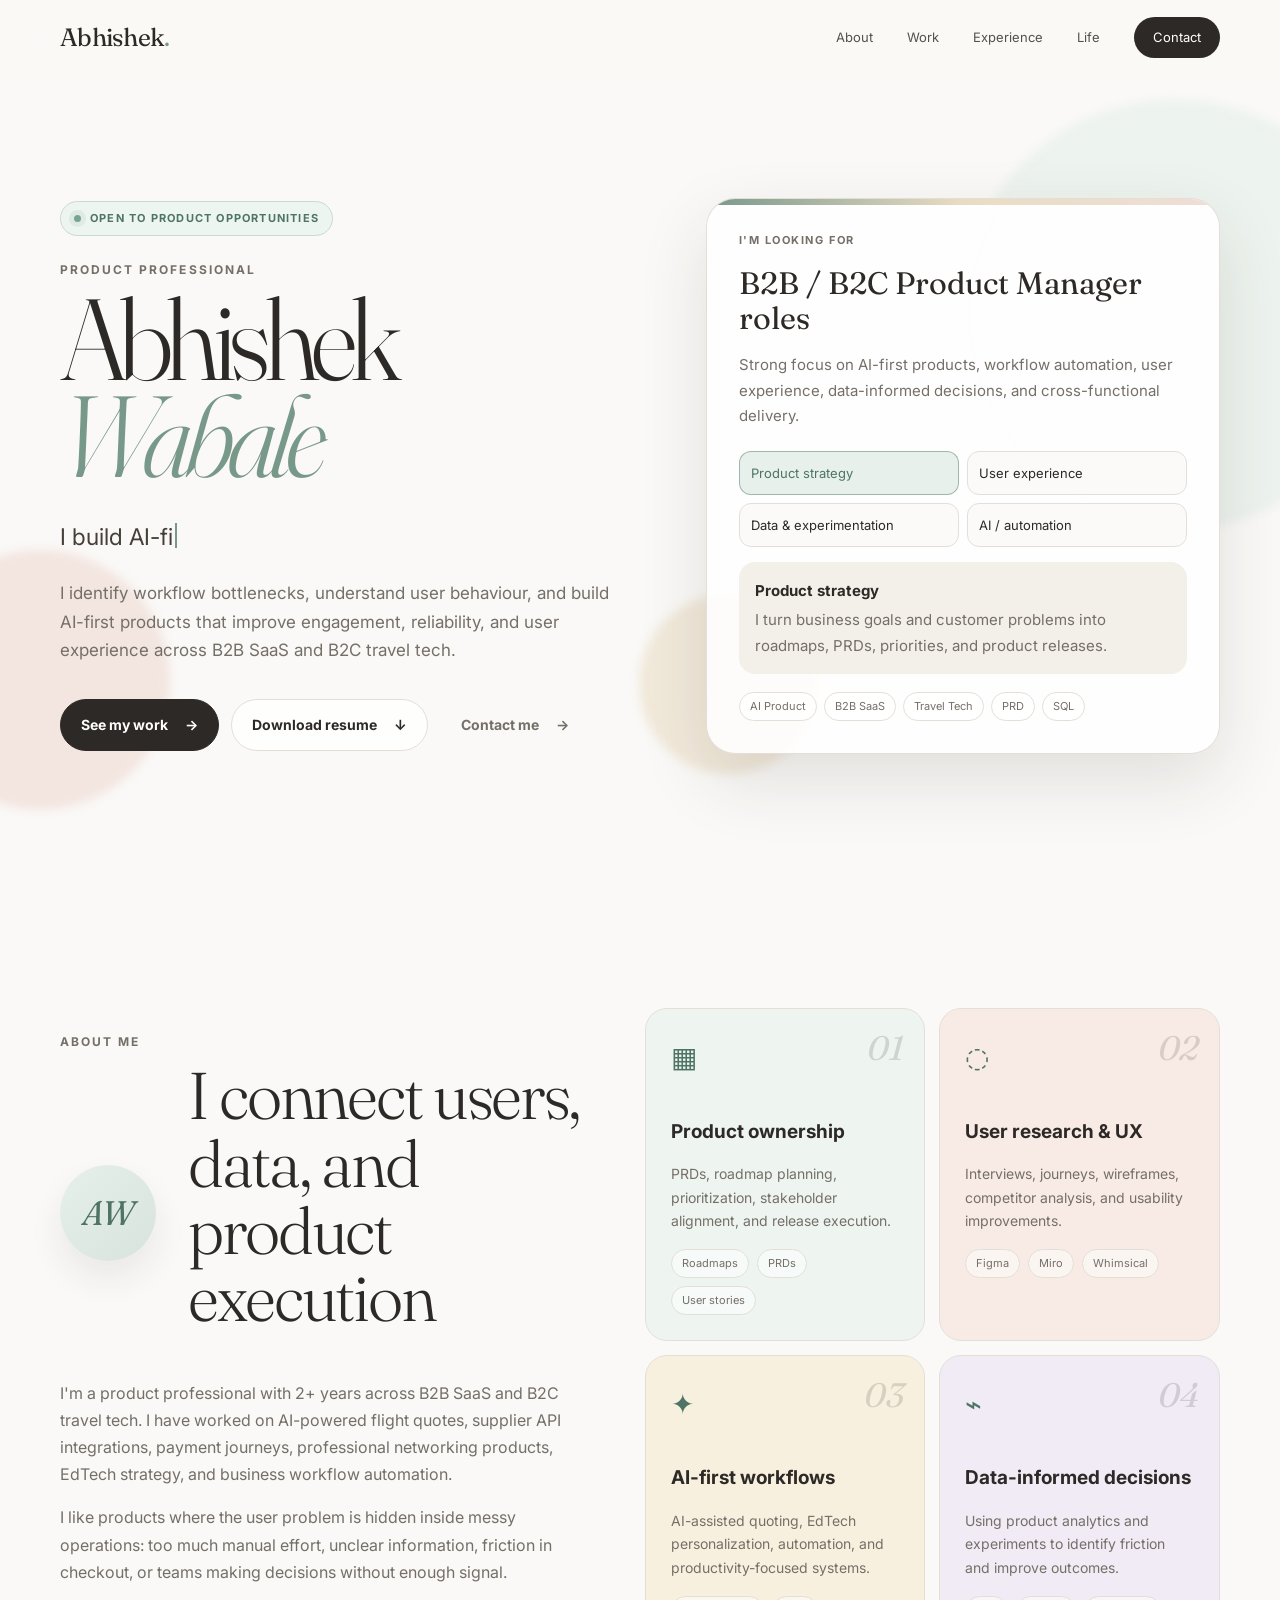
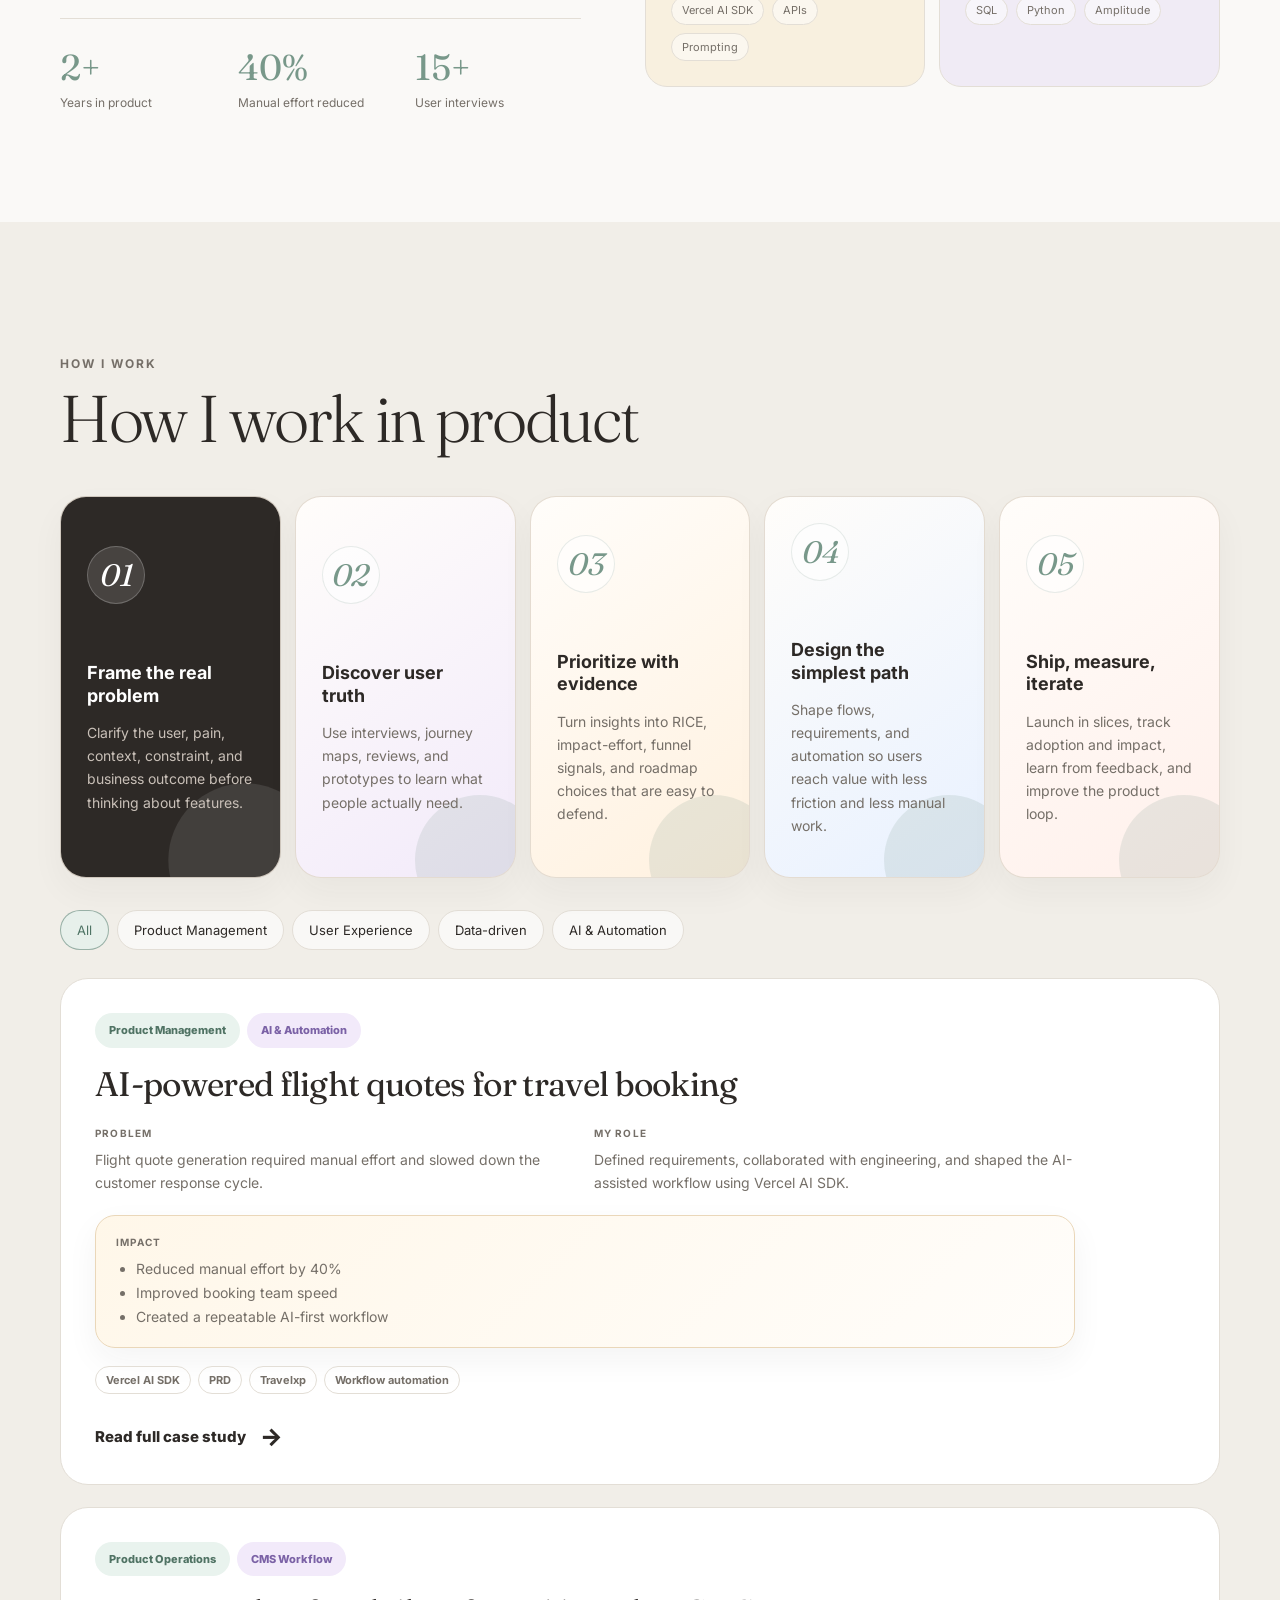
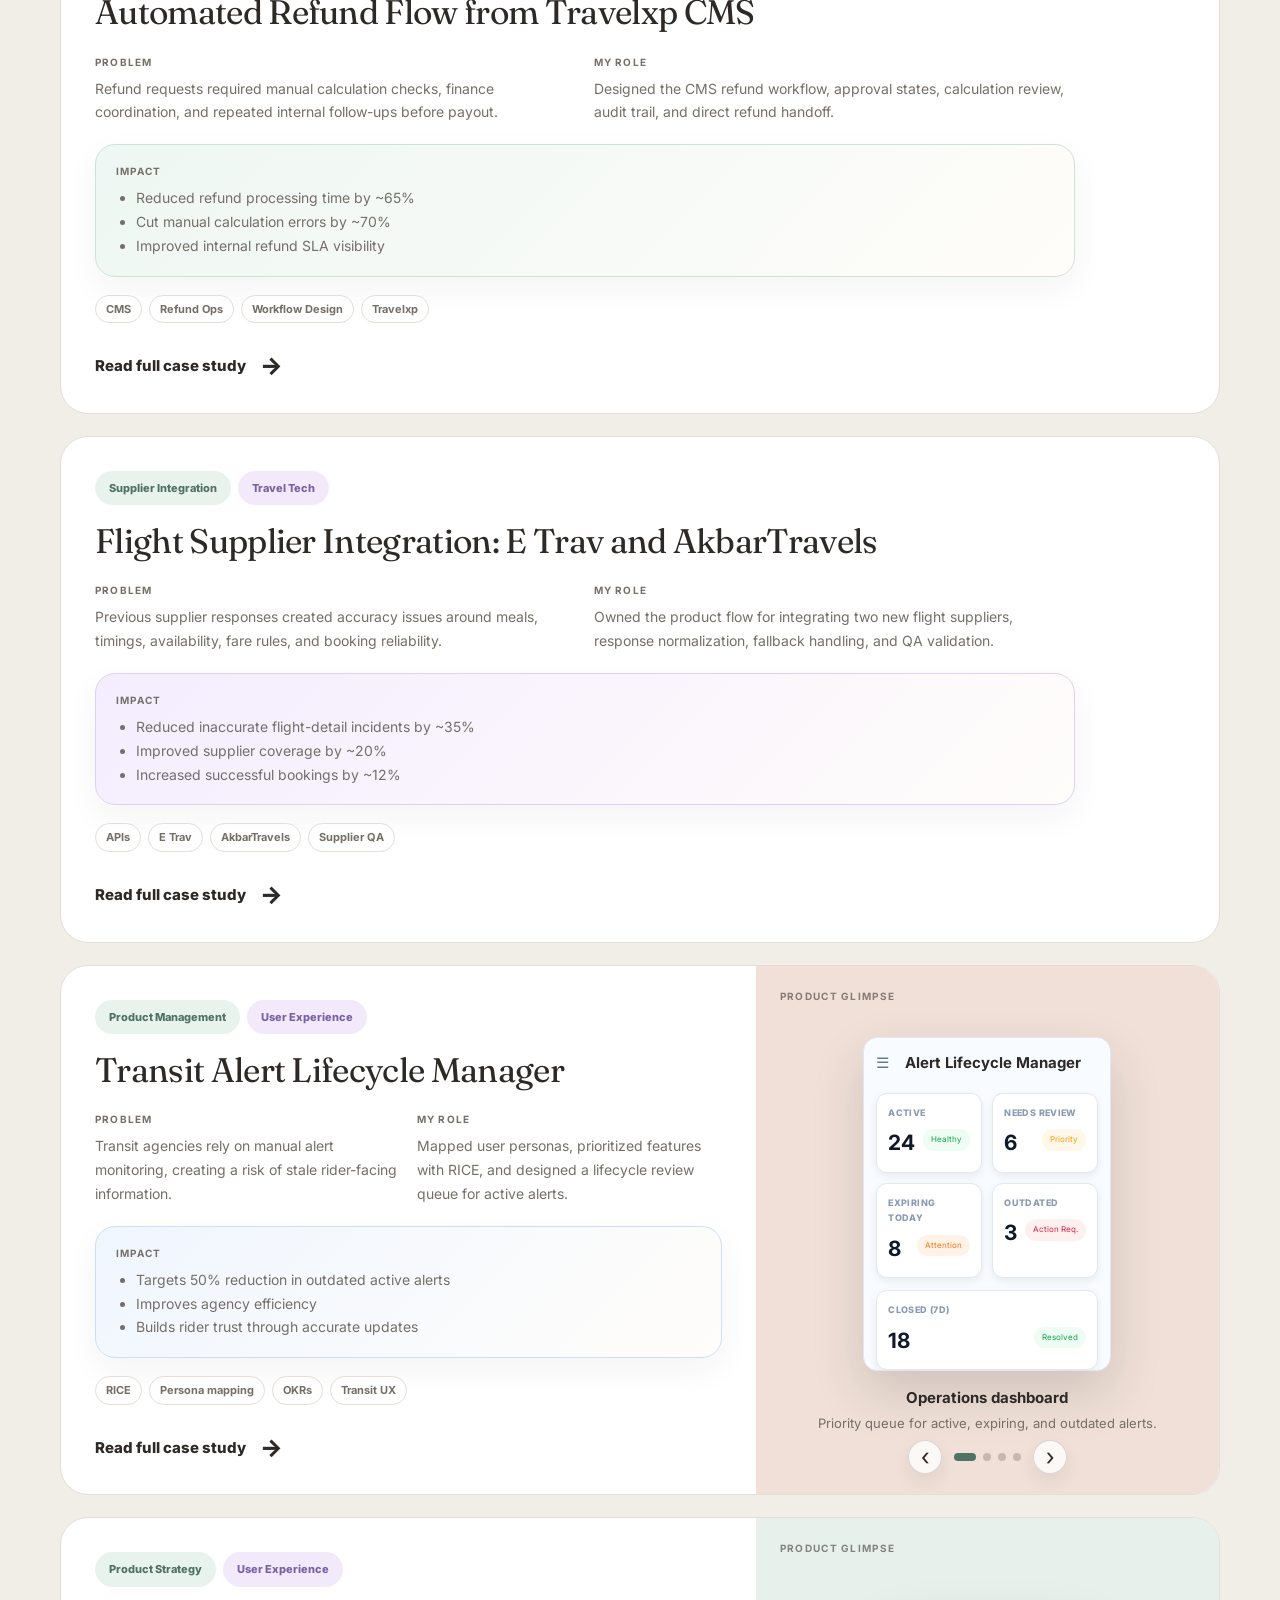
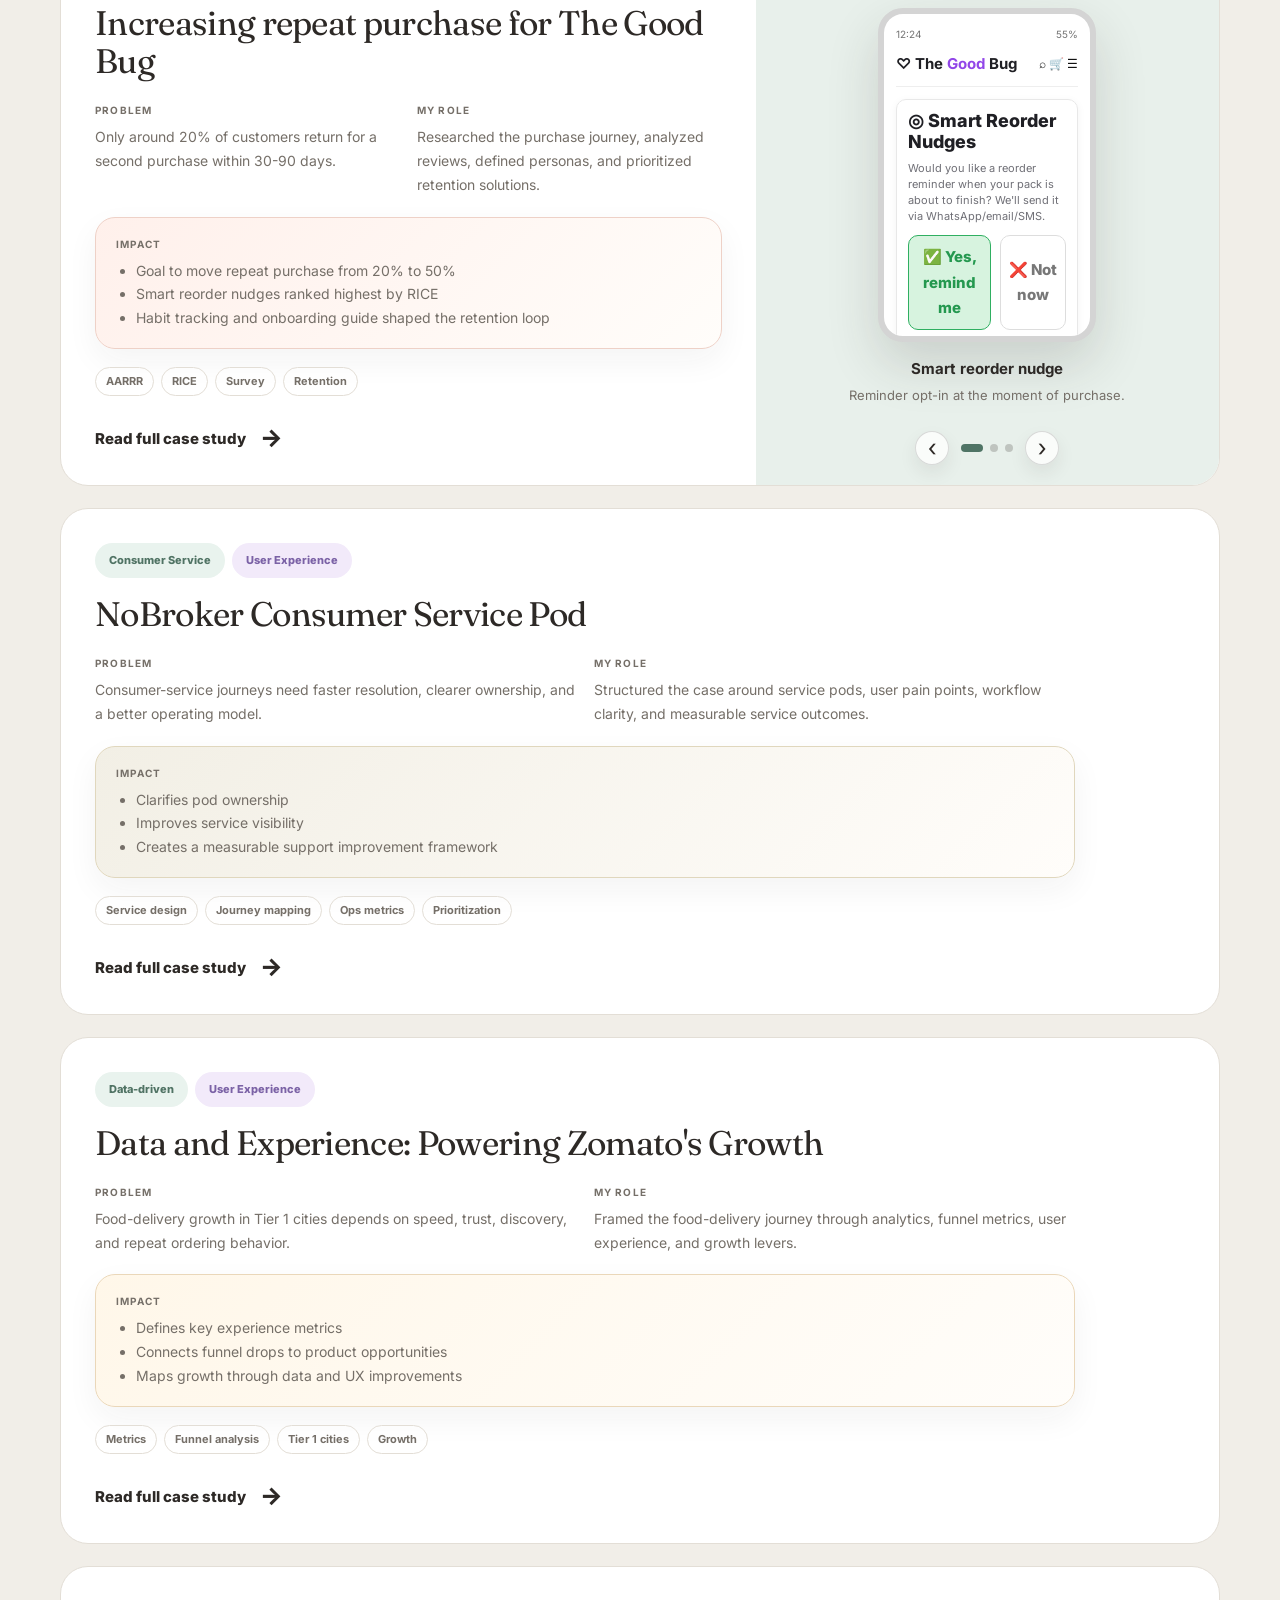
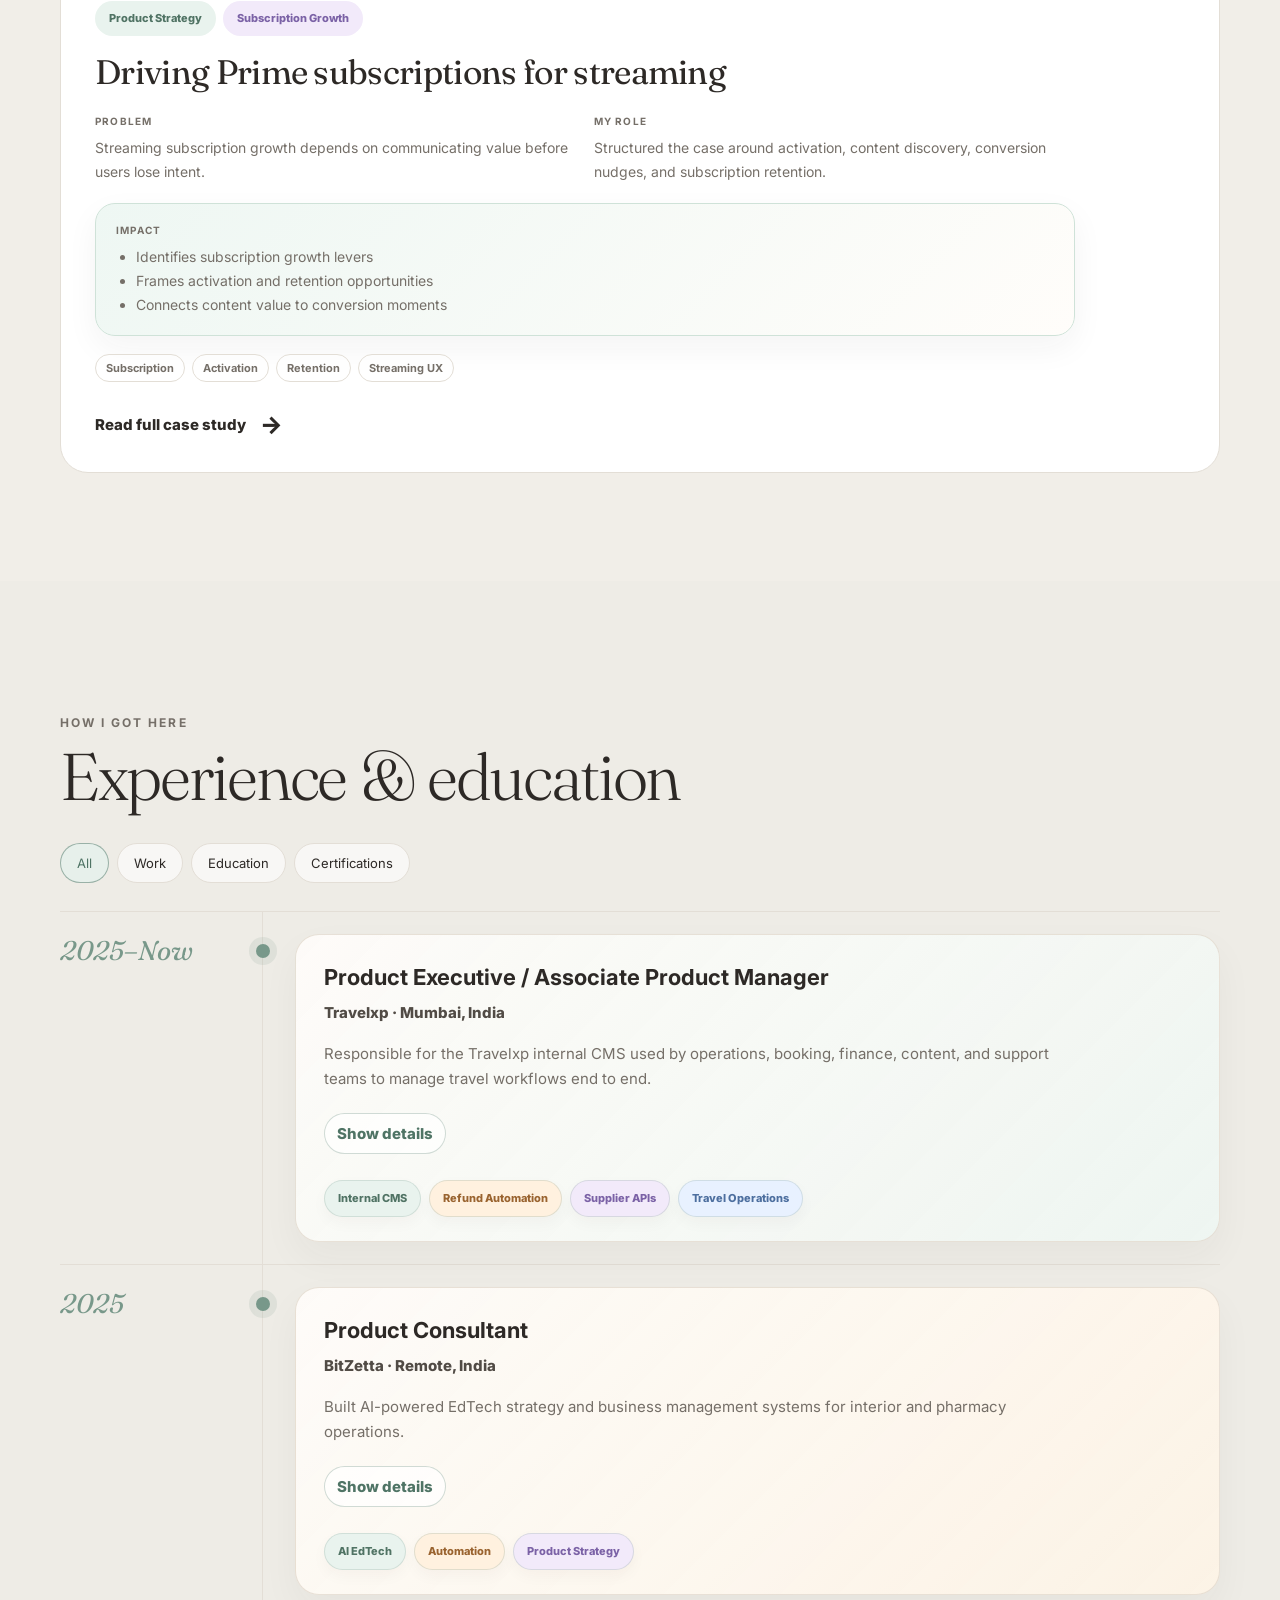
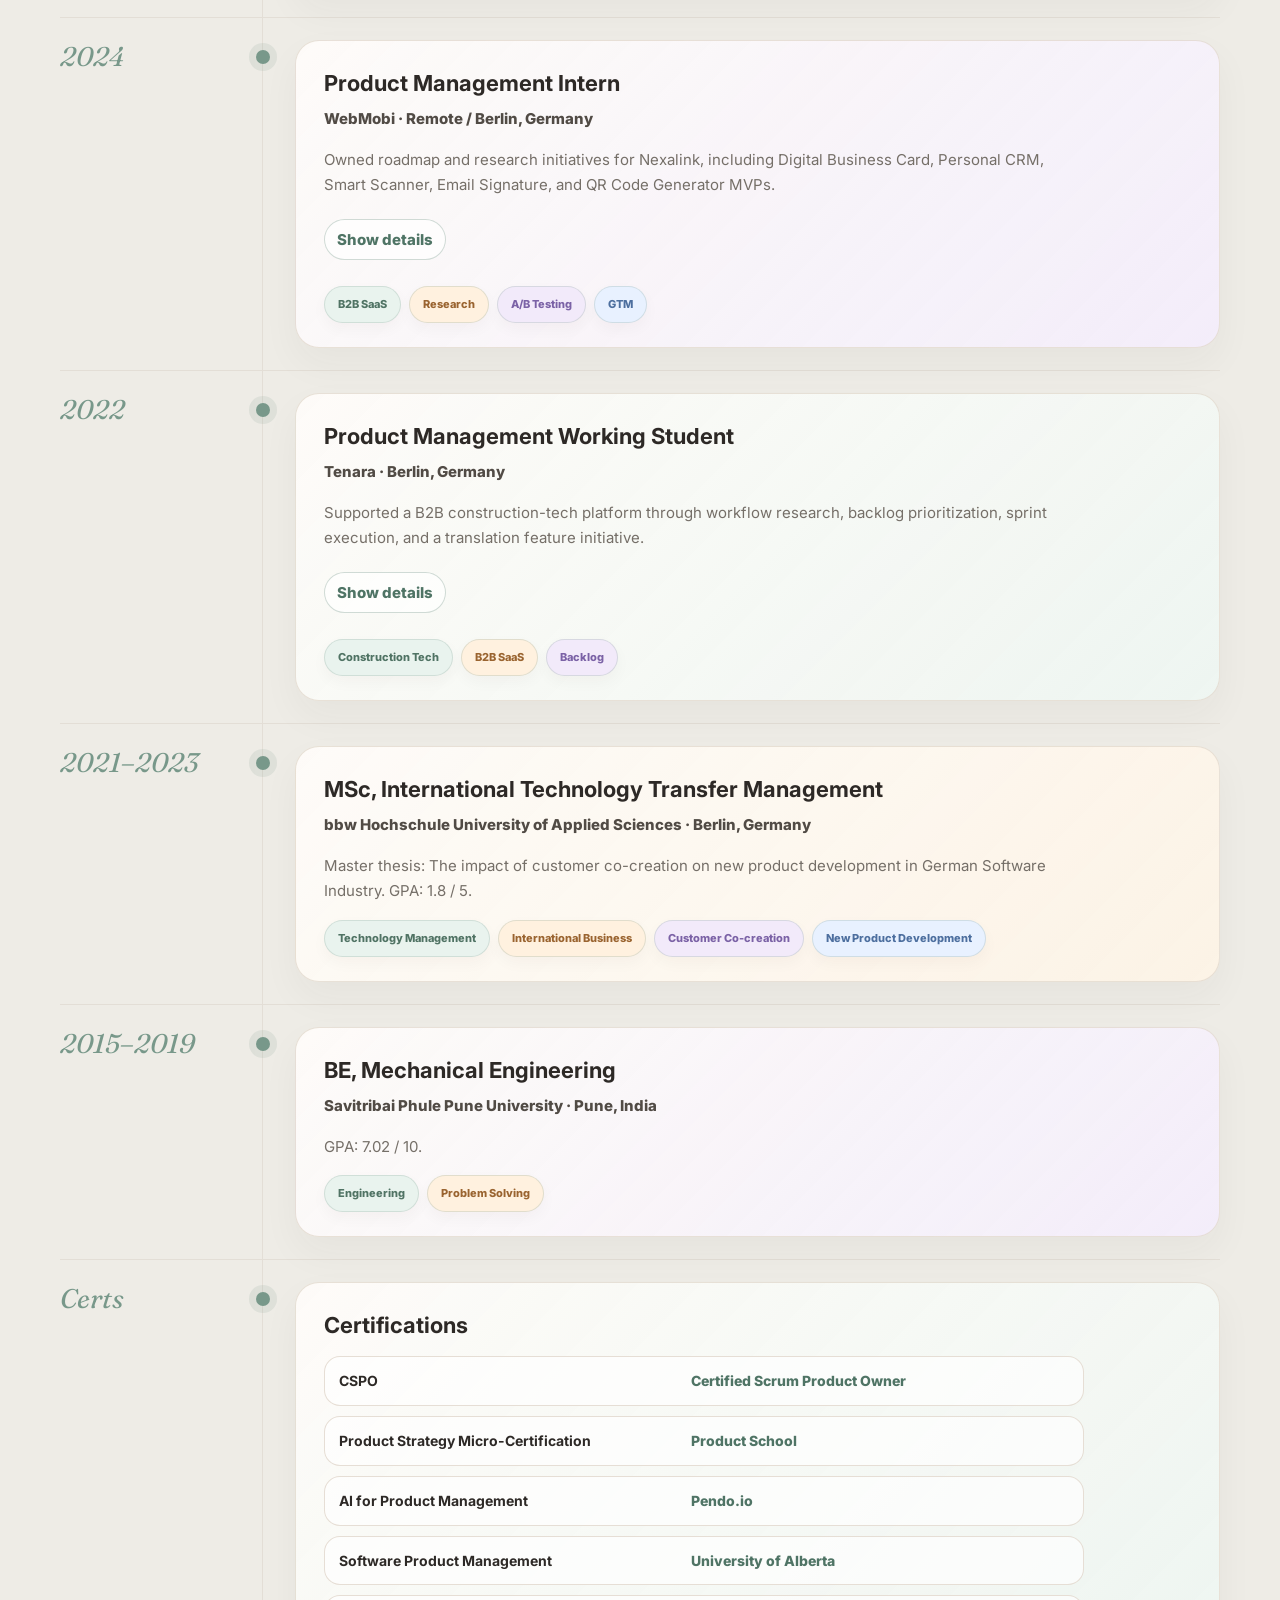
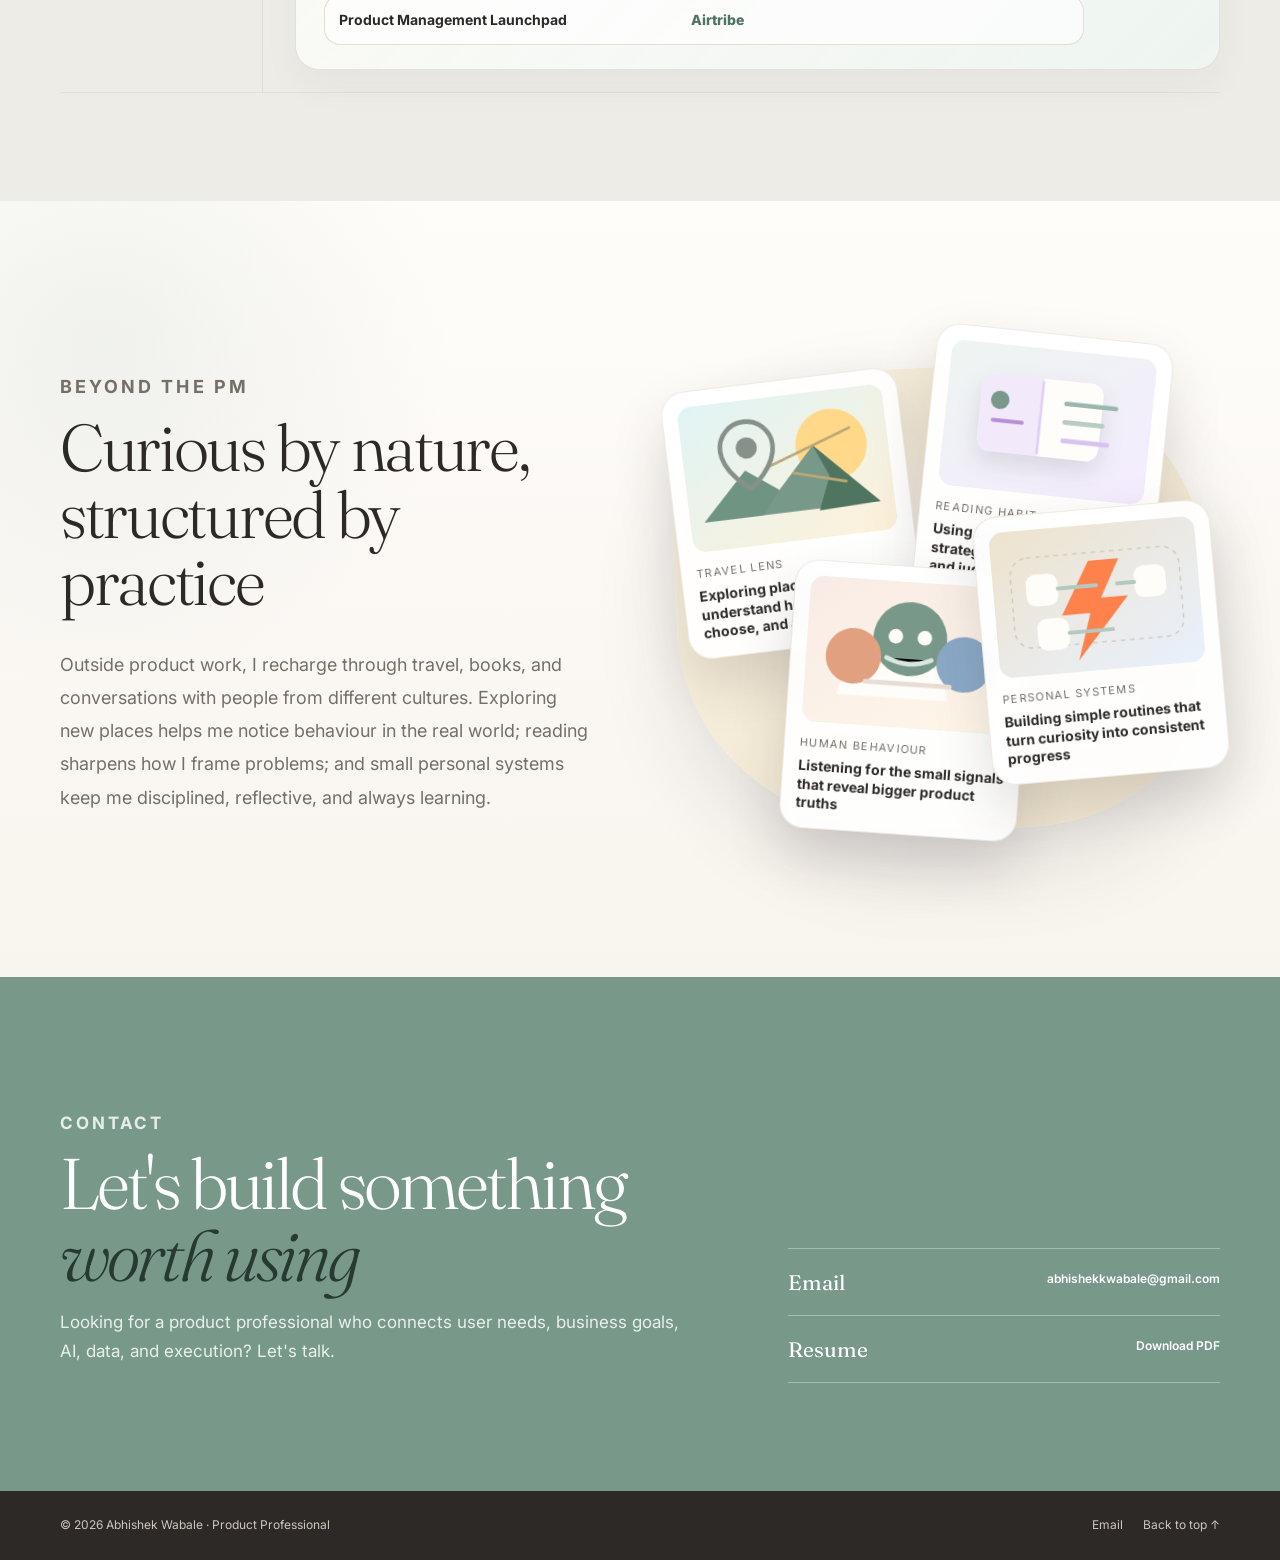
==== commit 70ce5193: "Add Travelxp CMS and supplier case studies" ====
--- a/index.html
+++ b/index.html
@@ -187,7 +187,35 @@
             </div>
           </article>
 
-          <article class="case-card has-preview reveal" data-cats="pm ux data" style="--order:2">
+          <article class="case-card no-preview reveal" data-cats="pm data ux" style="--order:2">
+            <div class="case-main">
+              <div class="case-cats"><span>Product Operations</span><span>CMS Workflow</span></div>
+              <h3><a href="case-studies/automated-refund-flow/">Automated Refund Flow from Travelxp CMS</a></h3>
+              <div class="case-row">
+                <div><label>Problem</label><p>Refund requests required manual calculation checks, finance coordination, and repeated internal follow-ups before payout.</p></div>
+                <div><label>My role</label><p>Designed the CMS refund workflow, approval states, calculation review, audit trail, and direct refund handoff.</p></div>
+              </div>
+              <div class="impact"><label>Impact</label><ul><li>Reduced refund processing time by ~65%</li><li>Cut manual calculation errors by ~70%</li><li>Improved internal refund SLA visibility</li></ul></div>
+              <div class="case-tools"><span>CMS</span><span>Refund Ops</span><span>Workflow Design</span><span>Travelxp</span></div>
+              <a class="case-link-inline" href="case-studies/automated-refund-flow/">Read full case study <span>→</span></a>
+            </div>
+          </article>
+
+          <article class="case-card no-preview reveal" data-cats="pm data ux" style="--order:3">
+            <div class="case-main">
+              <div class="case-cats"><span>Supplier Integration</span><span>Travel Tech</span></div>
+              <h3><a href="case-studies/flight-supplier-integration/">Flight Supplier Integration: E Trav and AkbarTravels</a></h3>
+              <div class="case-row">
+                <div><label>Problem</label><p>Previous supplier responses created accuracy issues around meals, timings, availability, fare rules, and booking reliability.</p></div>
+                <div><label>My role</label><p>Owned the product flow for integrating two new flight suppliers, response normalization, fallback handling, and QA validation.</p></div>
+              </div>
+              <div class="impact"><label>Impact</label><ul><li>Reduced inaccurate flight-detail incidents by ~35%</li><li>Improved supplier coverage by ~20%</li><li>Increased successful bookings by ~12%</li></ul></div>
+              <div class="case-tools"><span>APIs</span><span>E Trav</span><span>AkbarTravels</span><span>Supplier QA</span></div>
+              <a class="case-link-inline" href="case-studies/flight-supplier-integration/">Read full case study <span>→</span></a>
+            </div>
+          </article>
+
+          <article class="case-card has-preview reveal" data-cats="pm ux data" style="--order:4">
             <div class="case-main">
               <div class="case-cats"><span>Product Management</span><span>User Experience</span></div>
               <h3><a href="case-studies/transit-alert-lifecycle/">Transit Alert Lifecycle Manager</a></h3>
@@ -270,7 +298,7 @@
             </div>
           </article>
 
-          <article class="case-card has-preview reveal" data-cats="pm ux data" style="--order:3">
+          <article class="case-card has-preview reveal" data-cats="pm ux data" style="--order:5">
             <div class="case-main">
               <div class="case-cats"><span>Product Strategy</span><span>User Experience</span></div>
               <h3><a href="case-studies/good-bug-repeat-purchase/">Increasing repeat purchase for The Good Bug</a></h3>
@@ -336,7 +364,7 @@
             </div>
           </article>
 
-          <article class="case-card no-preview reveal" data-cats="pm ux data" style="--order:4">
+          <article class="case-card no-preview reveal" data-cats="pm ux data" style="--order:6">
             <div class="case-main">
               <div class="case-cats"><span>Consumer Service</span><span>User Experience</span></div>
               <h3><a href="case-studies/nobroker-consumer-service/">NoBroker Consumer Service Pod</a></h3>
@@ -350,7 +378,7 @@
             </div>
           </article>
 
-          <article class="case-card no-preview reveal" data-cats="data ux pm" style="--order:5">
+          <article class="case-card no-preview reveal" data-cats="data ux pm" style="--order:7">
             <div class="case-main">
               <div class="case-cats"><span>Data-driven</span><span>User Experience</span></div>
               <h3><a href="case-studies/zomato-growth-metrics/">Data and Experience: Powering Zomato's Growth</a></h3>
@@ -364,7 +392,7 @@
             </div>
           </article>
 
-          <article class="case-card no-preview reveal" data-cats="pm data ux" style="--order:6">
+          <article class="case-card no-preview reveal" data-cats="pm data ux" style="--order:8">
             <div class="case-main">
               <div class="case-cats"><span>Product Strategy</span><span>Subscription Growth</span></div>
               <h3><a href="case-studies/prime-video-subscriptions/">Driving Prime subscriptions for streaming</a></h3>
@@ -401,14 +429,16 @@
             <div class="timeline-body">
               <h3>Product Executive / Associate Product Manager</h3>
               <p class="company">Travelxp · Mumbai, India</p>
-              <p>Leading AI-powered flight quote workflows, E-Trav supplier API integration, baggage visibility improvements, EMI payment integration, and automated PDF ticket generation.</p>
+              <p>Responsible for the Travelxp internal CMS used by operations, booking, finance, content, and support teams to manage travel workflows end to end.</p>
               <button class="show-more" type="button">Show details</button>
               <ul class="timeline-details">
-                <li>Reduced manual quote-generation effort by 40% using AI-assisted workflows.</li>
-                <li>Increased successful bookings by 12% through supplier API integration.</li>
-                <li>Reduced support requests by 35% through automated ticket PDF generation.</li>
+                <li>Owned CMS workflows for flight quotes, booking operations, refund handling, supplier data, baggage visibility, and automated ticket fulfilment.</li>
+                <li>Designed an automated refund flow where internal teams can review refund requests, verify calculated amounts, approve cases, and pass refunds directly to users.</li>
+                <li>Reduced refund processing time by ~65% and manual calculation errors by ~70% through structured refund states, validation checks, and audit visibility.</li>
+                <li>Led product flow design for E Trav and AkbarTravels supplier integrations to improve flight-data accuracy around meals, timings, fare rules, availability, and booking reliability.</li>
+                <li>Improved supplier coverage by ~20%, reduced inaccurate flight-detail incidents by ~35%, and contributed to a ~12% increase in successful bookings.</li>
               </ul>
-              <div class="mini-tags"><span>Travel APIs</span><span>AI Product</span><span>Payments</span><span>Booking UX</span></div>
+              <div class="mini-tags"><span>Internal CMS</span><span>Refund Automation</span><span>Supplier APIs</span><span>Travel Operations</span></div>
             </div>
           </article>
           <article class="timeline-item" data-timeline="work">
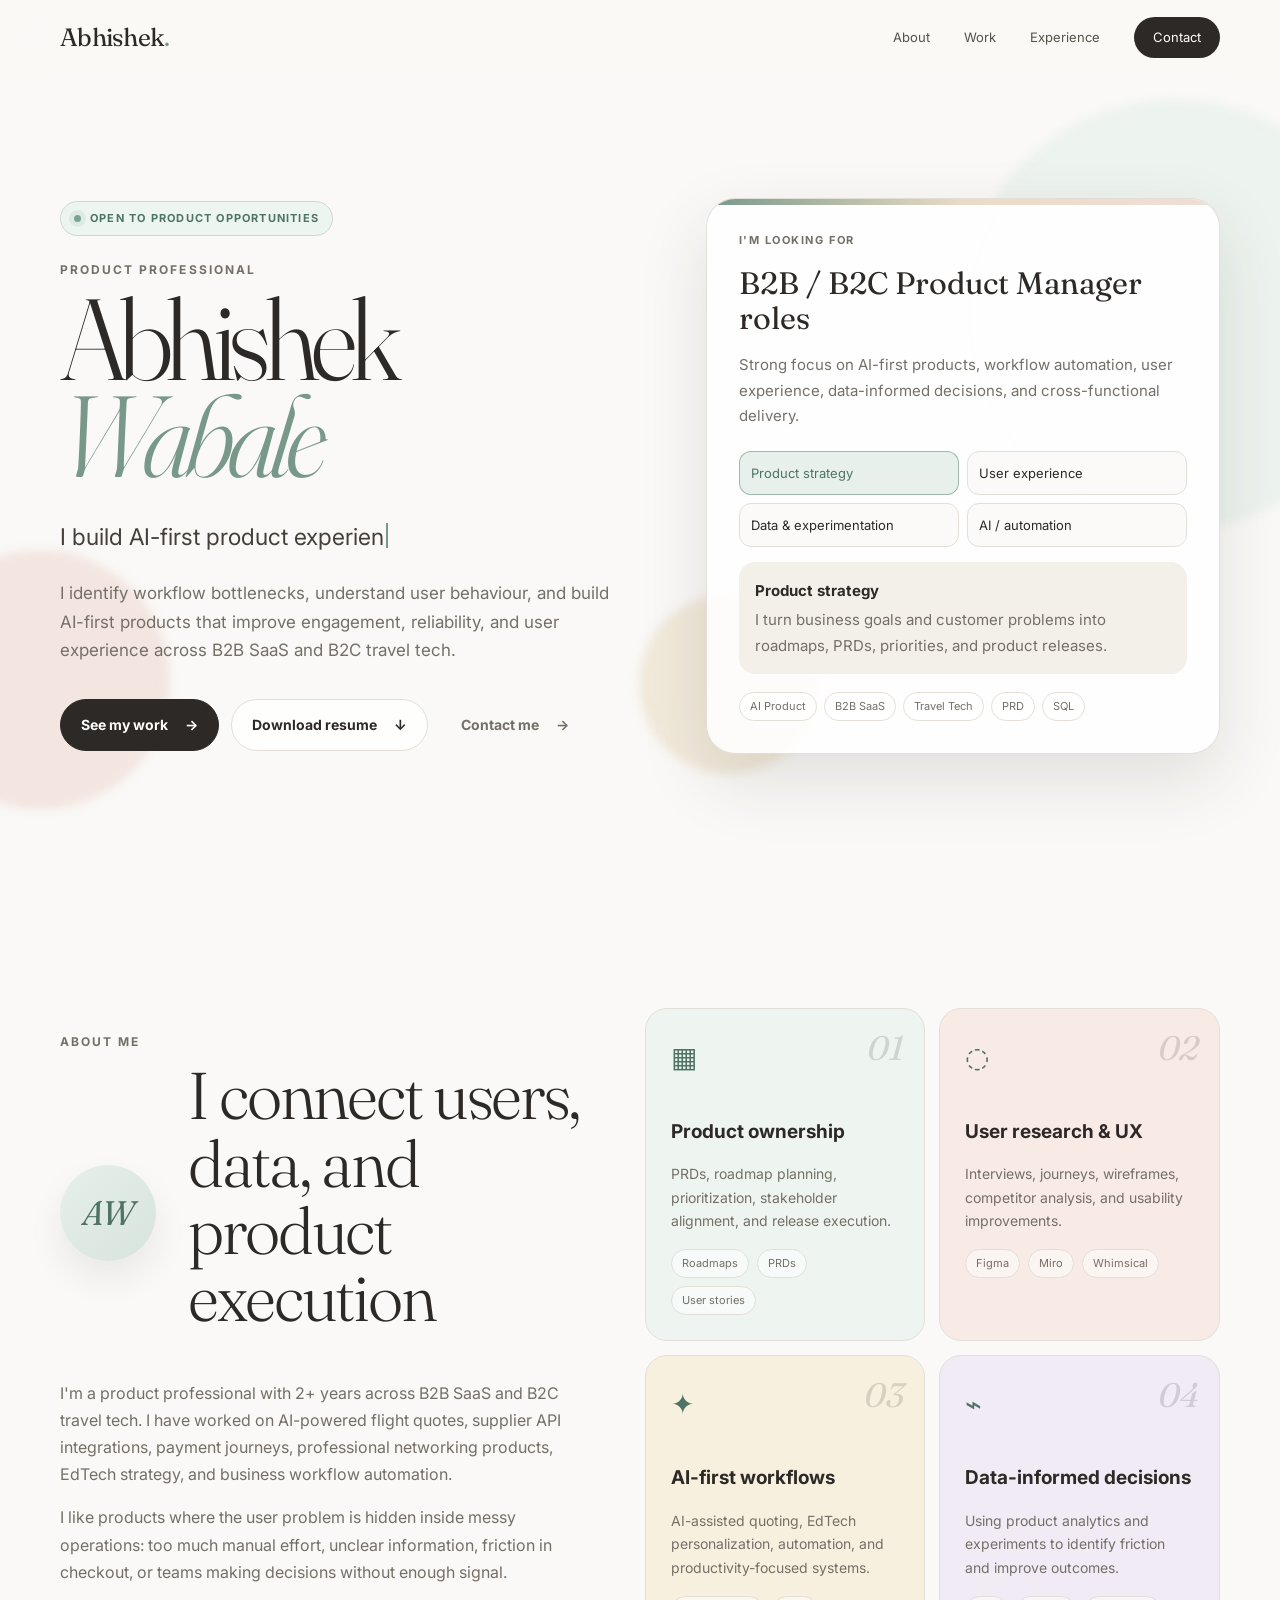
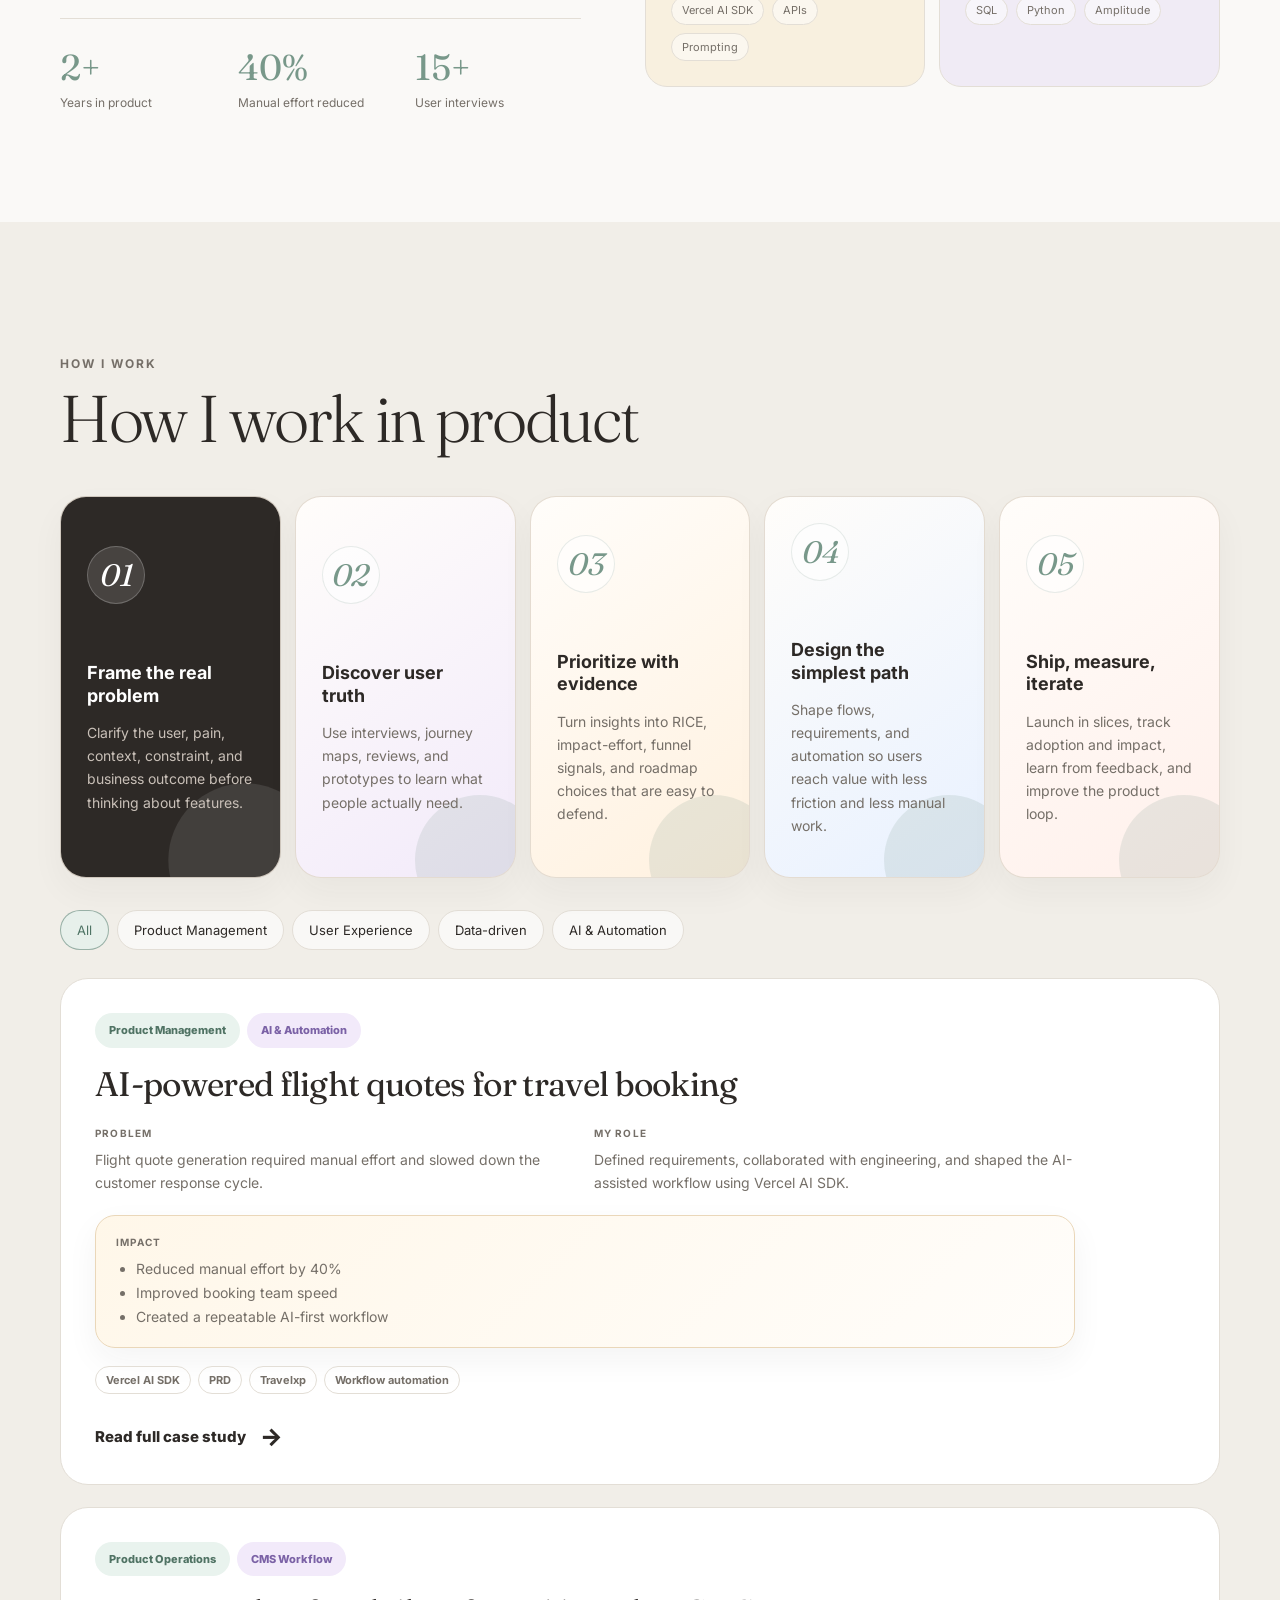
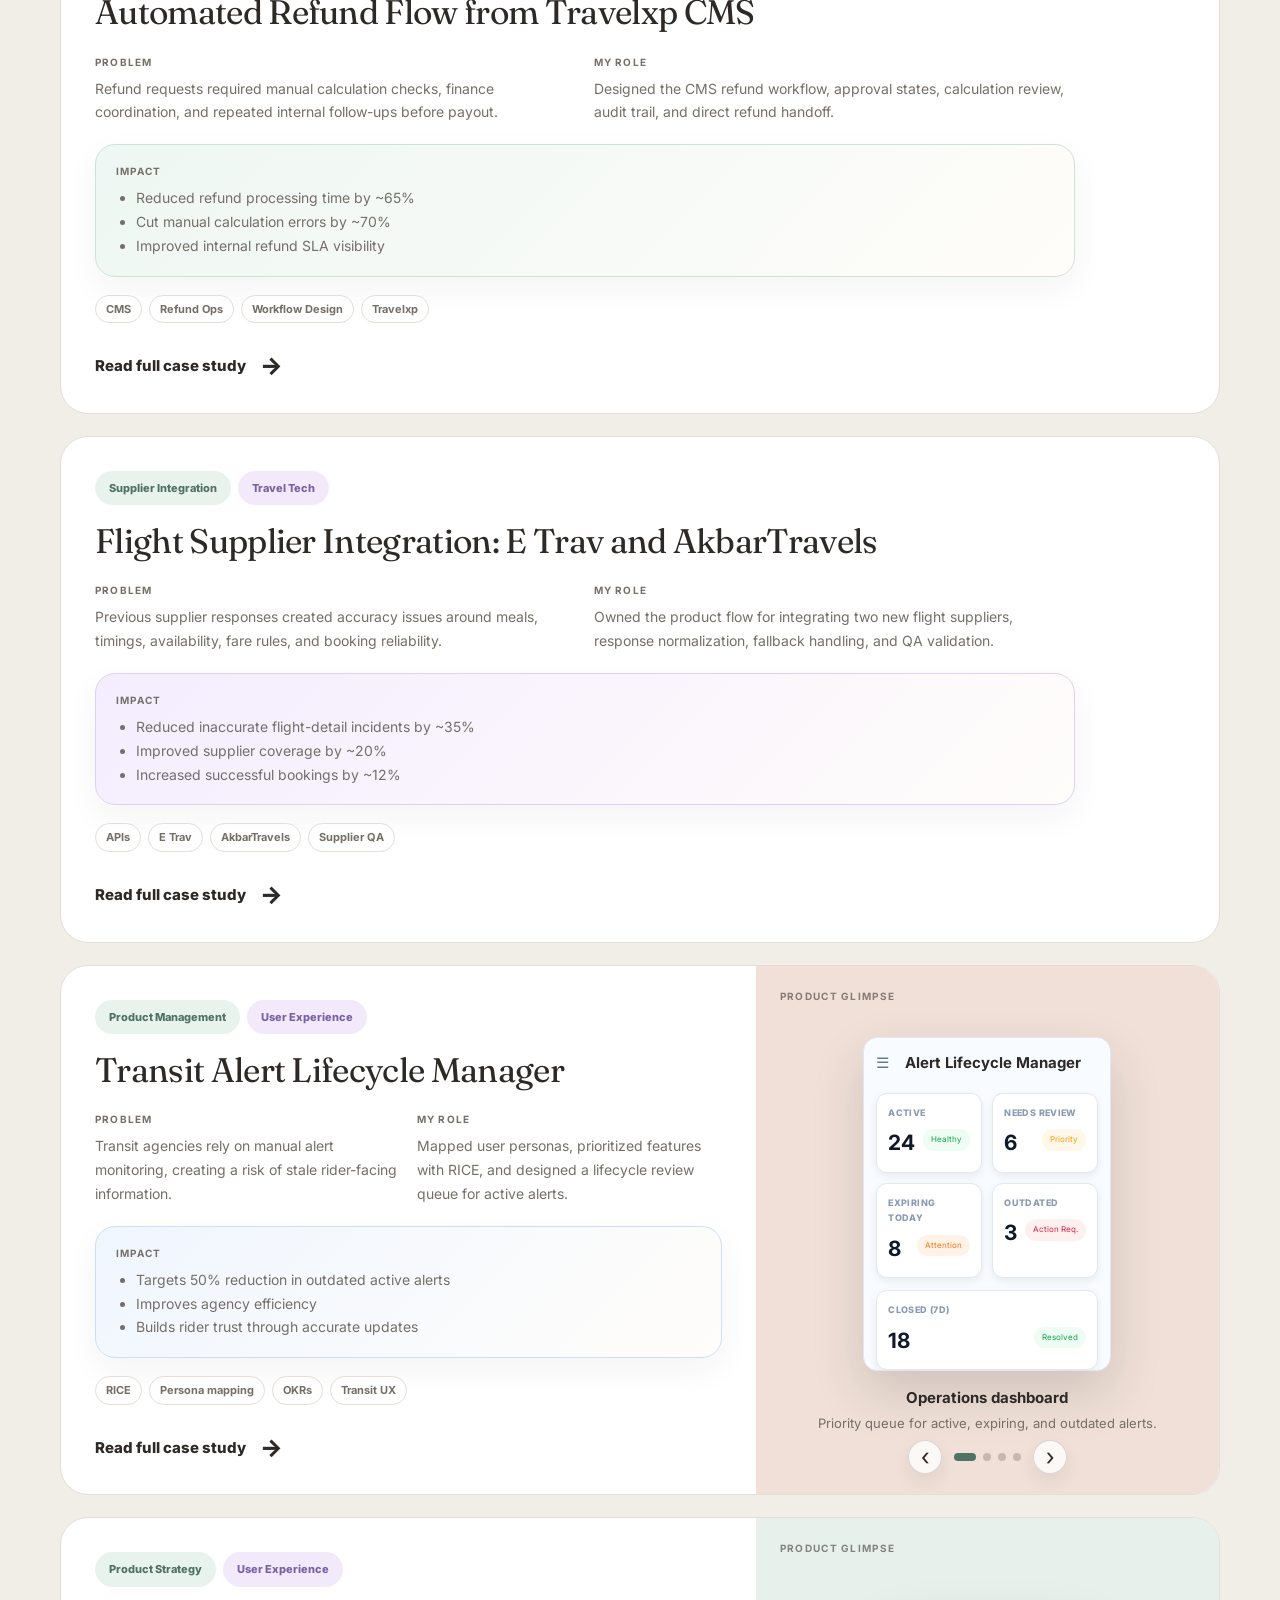
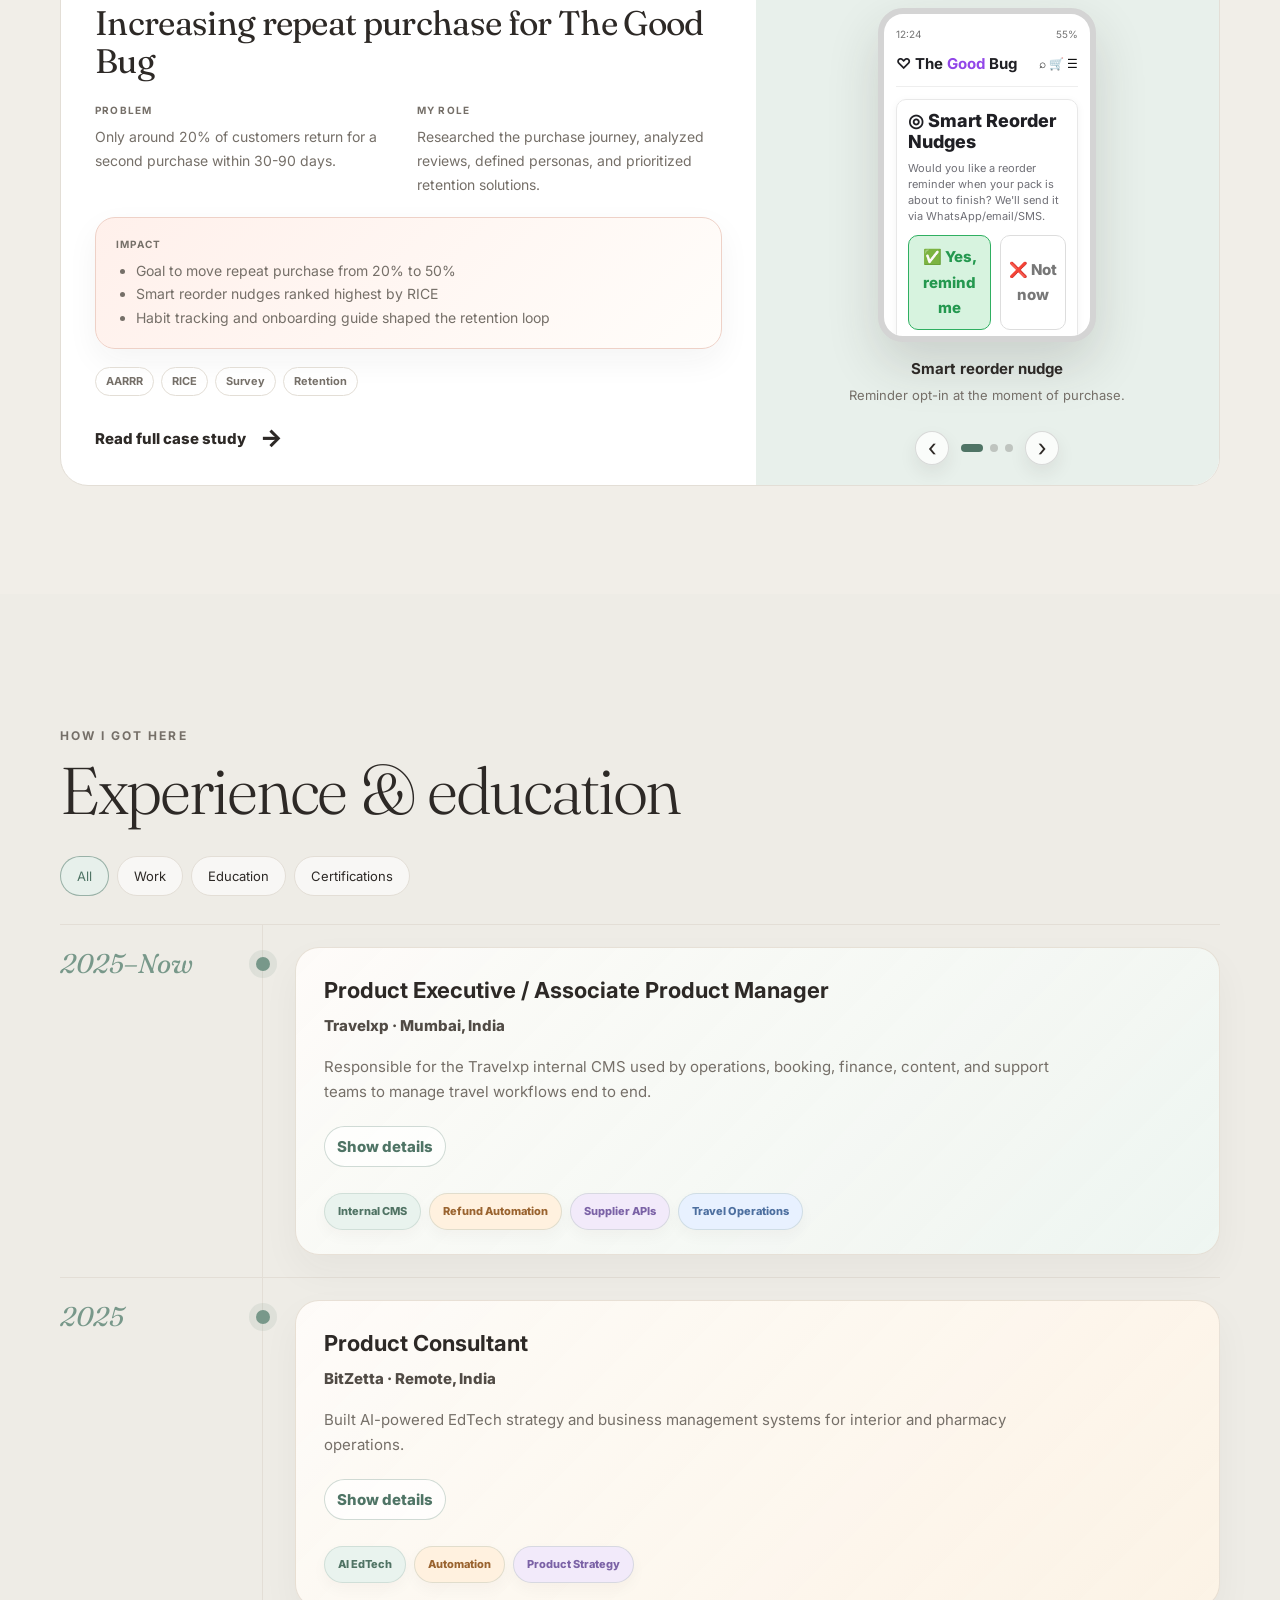
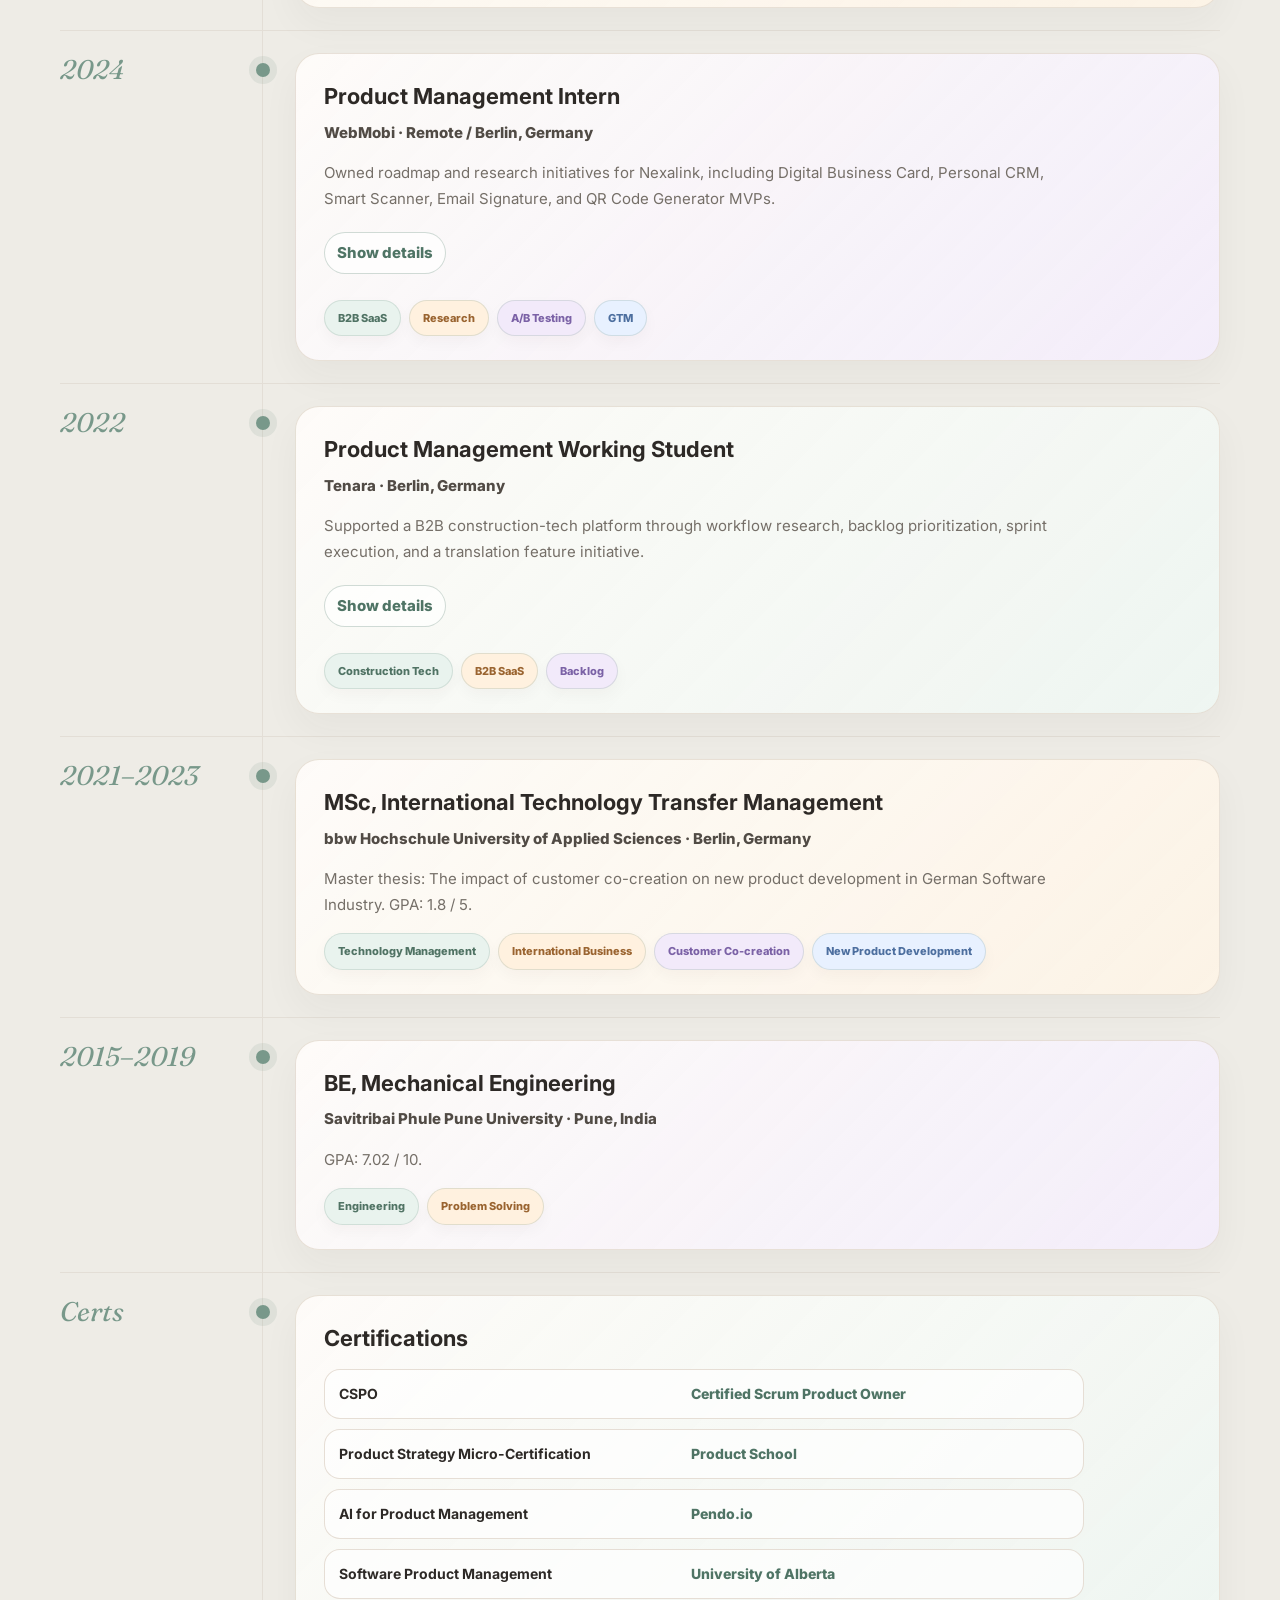
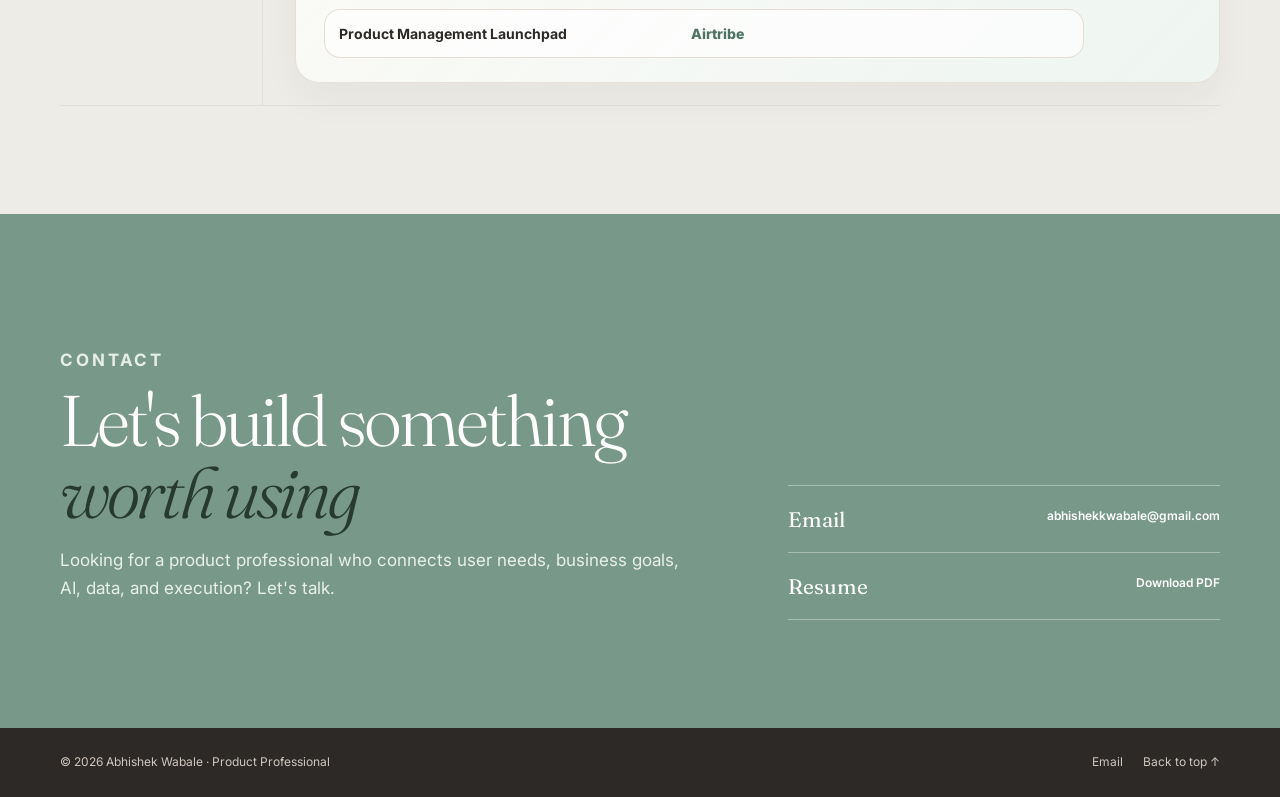
==== commit a41d561e: "Hide selected cases and add case visuals" ====
--- a/index.html
+++ b/index.html
@@ -22,7 +22,6 @@
     <a href="#about" data-close-mobile>About</a>
     <a href="#work" data-close-mobile>Work</a>
     <a href="#experience" data-close-mobile>Experience</a>
-    <a href="#life" data-close-mobile>Life</a>
     <a href="#contact" data-close-mobile>Contact</a>
   </nav>
 
@@ -32,7 +31,6 @@
       <a href="#about">About</a>
       <a href="#work">Work</a>
       <a href="#experience">Experience</a>
-      <a href="#life">Life</a>
       <a href="#contact" class="nav-cta">Contact</a>
     </div>
     <button class="burger" id="burgerBtn" type="button" aria-label="Open menu" aria-controls="mobileNav" aria-expanded="false">
@@ -364,7 +362,7 @@
             </div>
           </article>
 
-          <article class="case-card no-preview reveal" data-cats="pm ux data" style="--order:6">
+          <article class="case-card no-preview reveal" style="--order:6" hidden>
             <div class="case-main">
               <div class="case-cats"><span>Consumer Service</span><span>User Experience</span></div>
               <h3><a href="case-studies/nobroker-consumer-service/">NoBroker Consumer Service Pod</a></h3>
@@ -378,7 +376,7 @@
             </div>
           </article>
 
-          <article class="case-card no-preview reveal" data-cats="data ux pm" style="--order:7">
+          <article class="case-card no-preview reveal" style="--order:7" hidden>
             <div class="case-main">
               <div class="case-cats"><span>Data-driven</span><span>User Experience</span></div>
               <h3><a href="case-studies/zomato-growth-metrics/">Data and Experience: Powering Zomato's Growth</a></h3>
@@ -392,7 +390,7 @@
             </div>
           </article>
 
-          <article class="case-card no-preview reveal" data-cats="pm data ux" style="--order:8">
+          <article class="case-card no-preview reveal" style="--order:8" hidden>
             <div class="case-main">
               <div class="case-cats"><span>Product Strategy</span><span>Subscription Growth</span></div>
               <h3><a href="case-studies/prime-video-subscriptions/">Driving Prime subscriptions for streaming</a></h3>
@@ -525,7 +523,7 @@
       </div>
     </section>
 
-    <section class="section life-section" id="life">
+    <section class="section life-section" id="life" hidden>
       <div class="container life-grid">
         <div class="reveal">
           <p class="label">Beyond the PM</p>
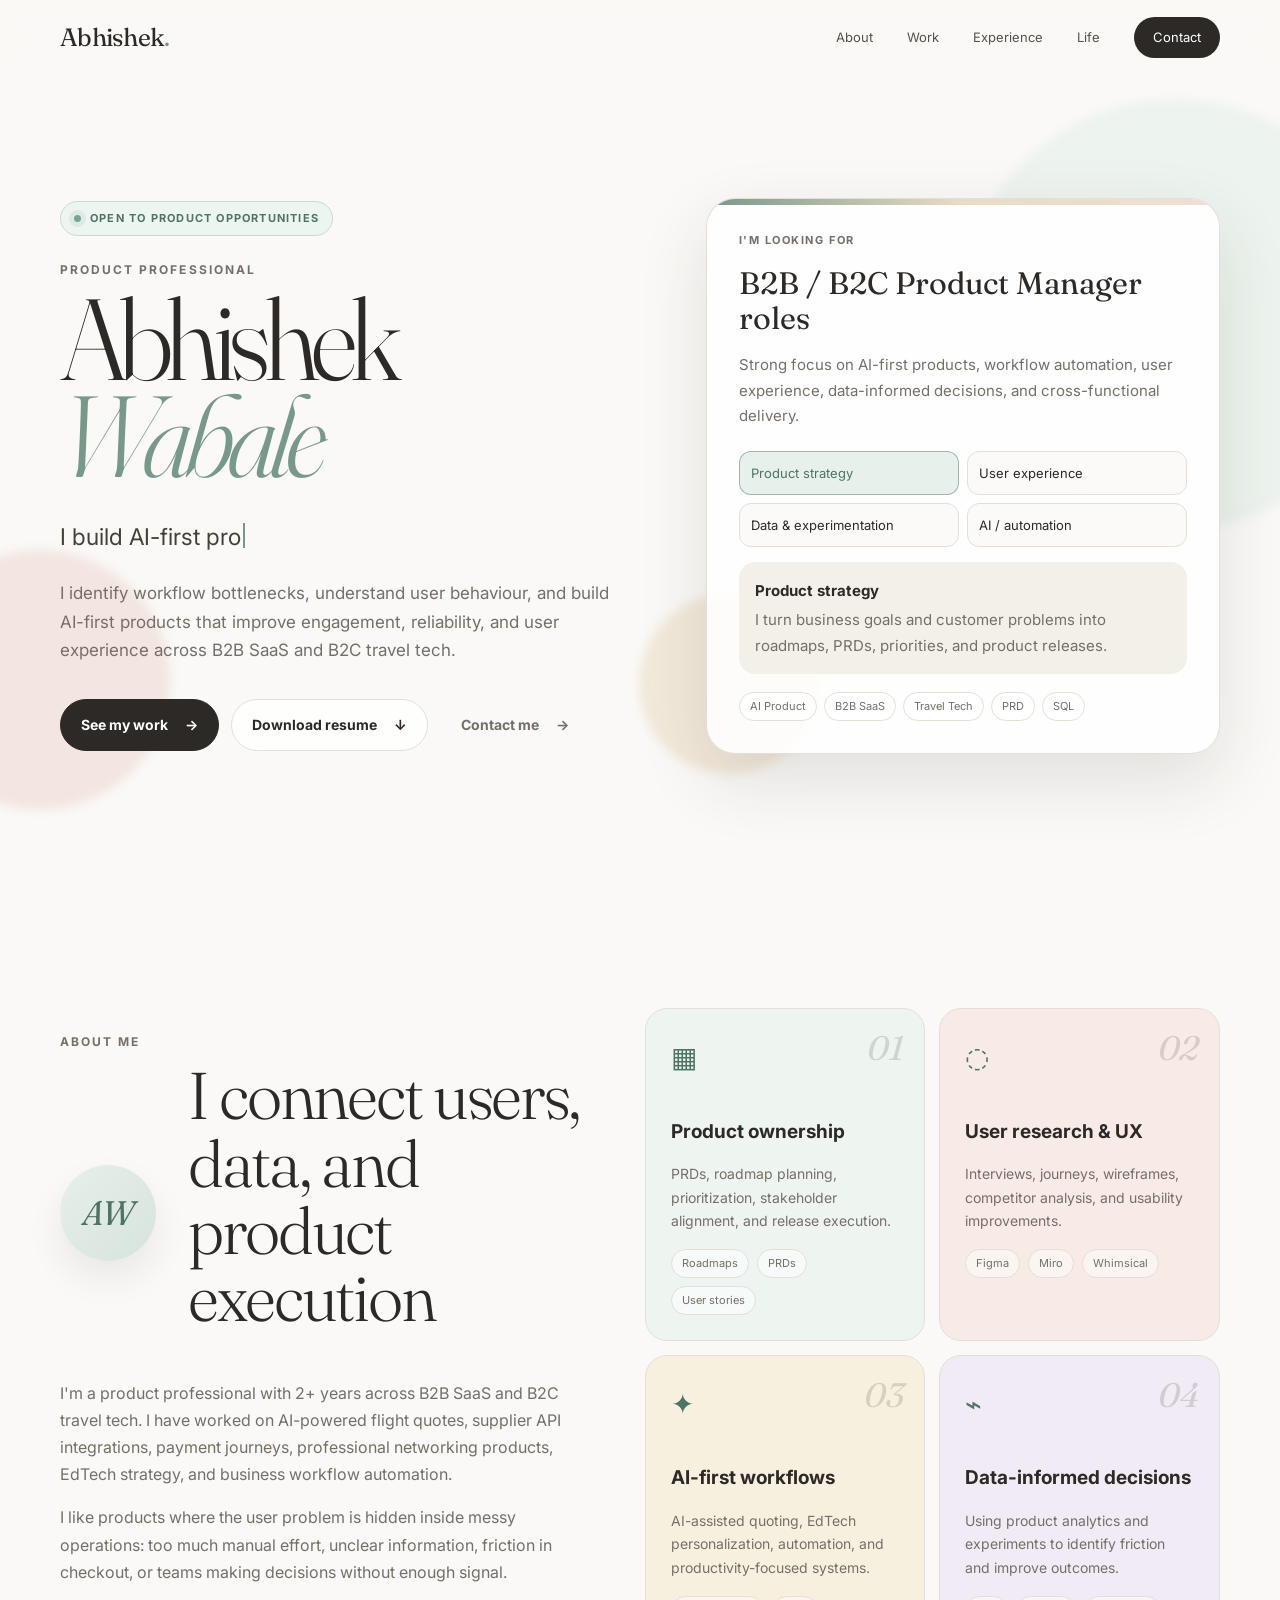
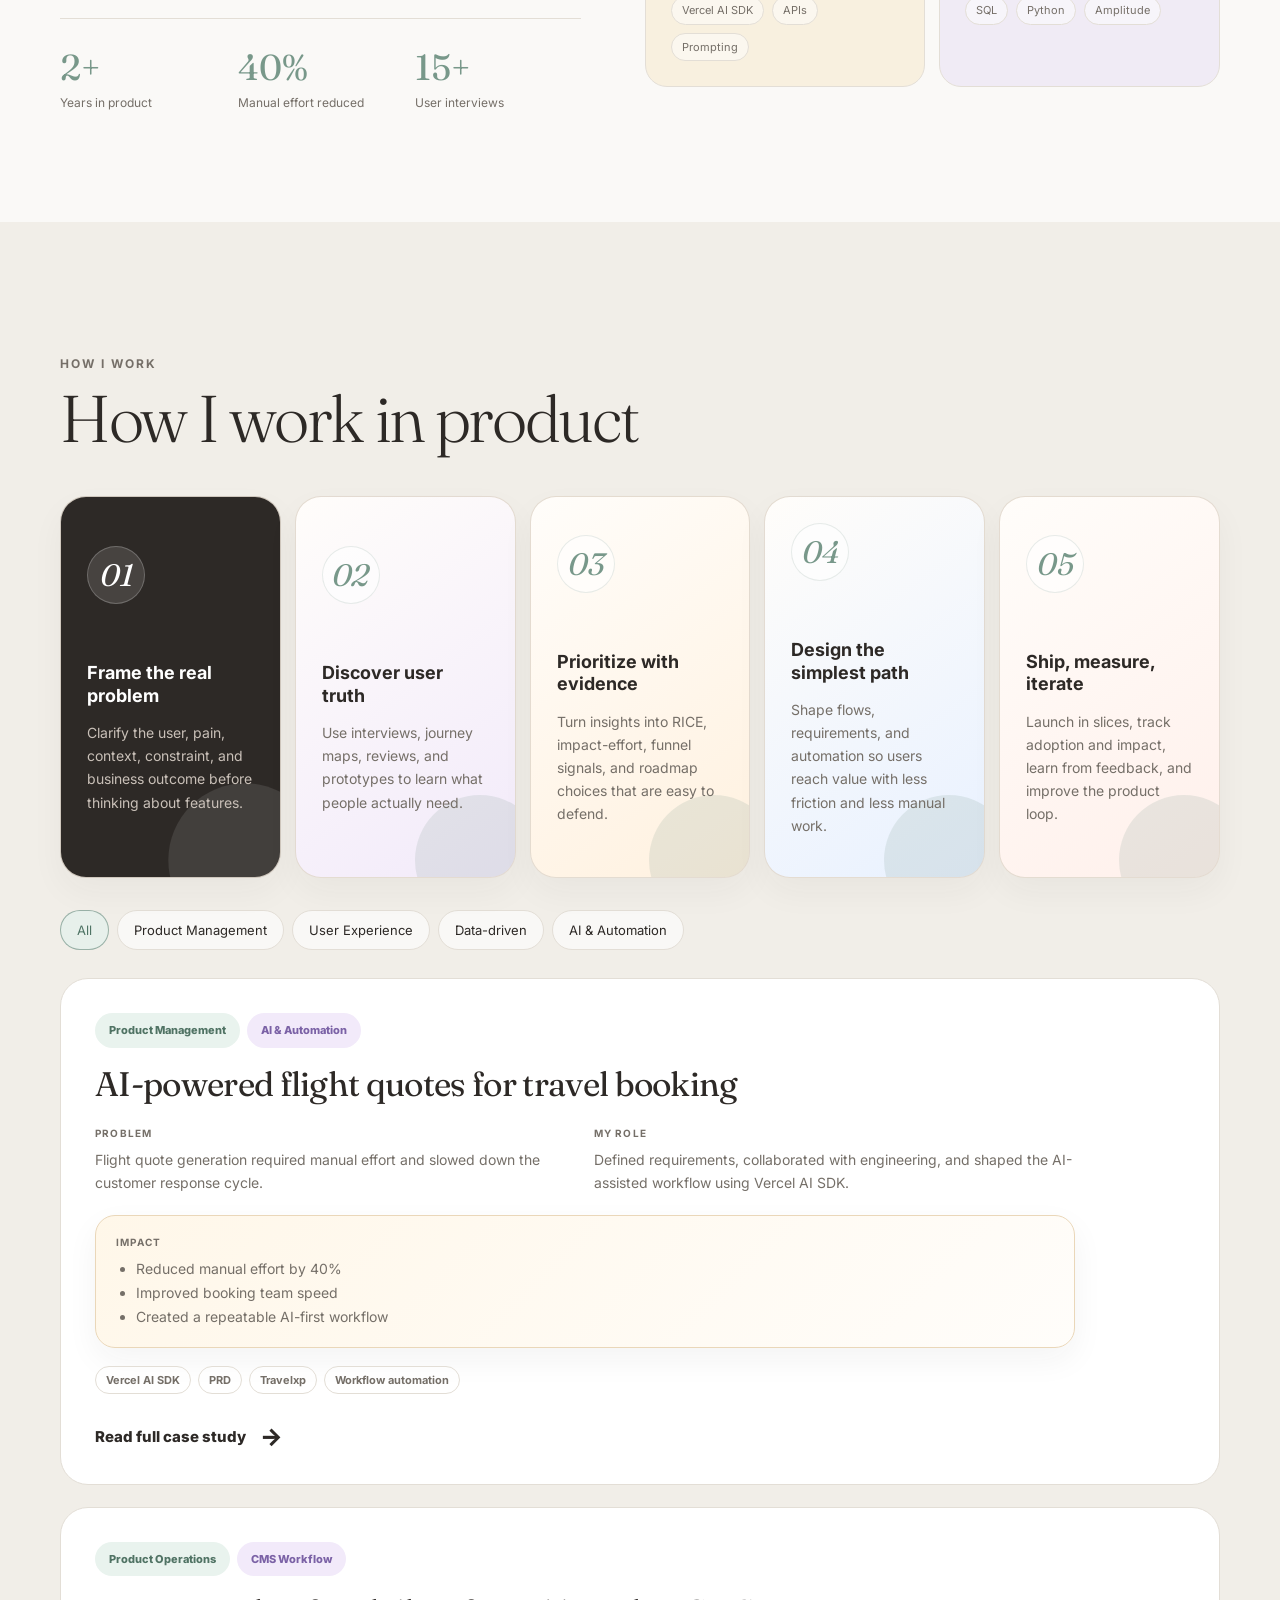
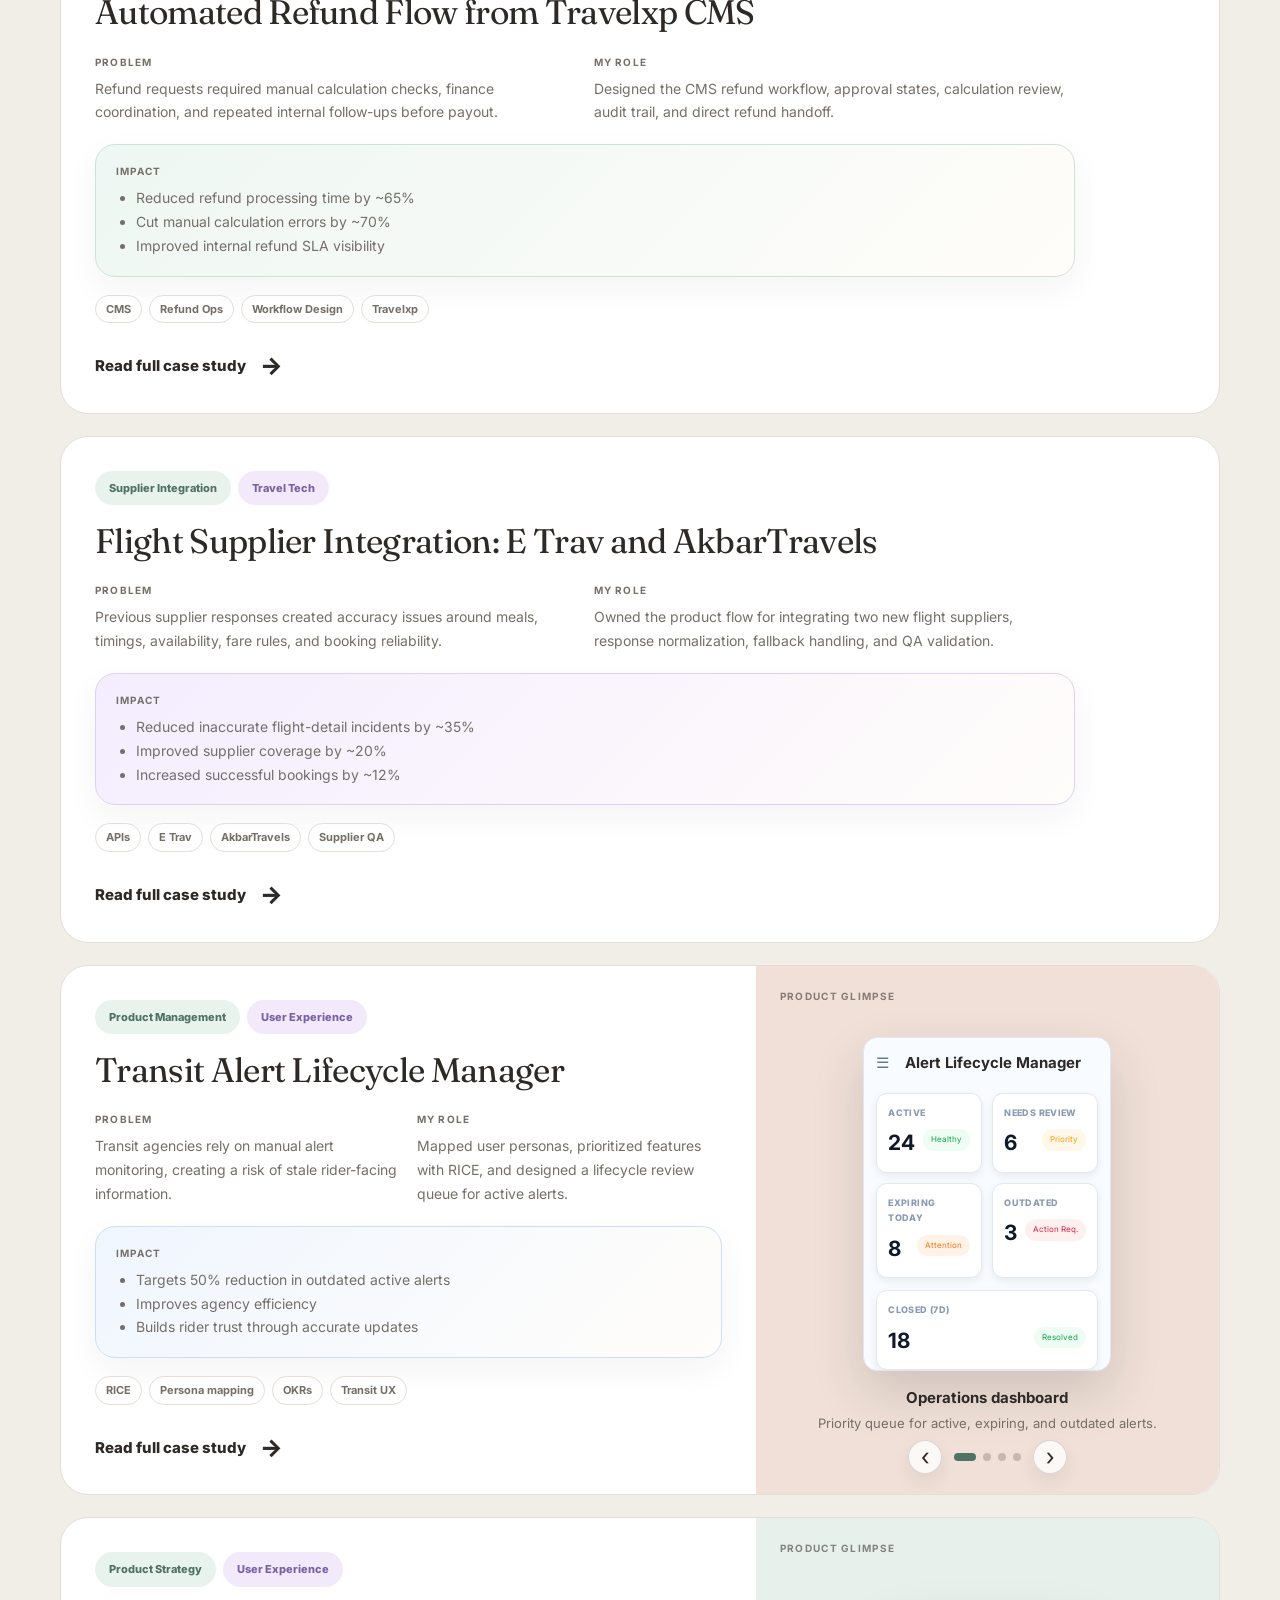
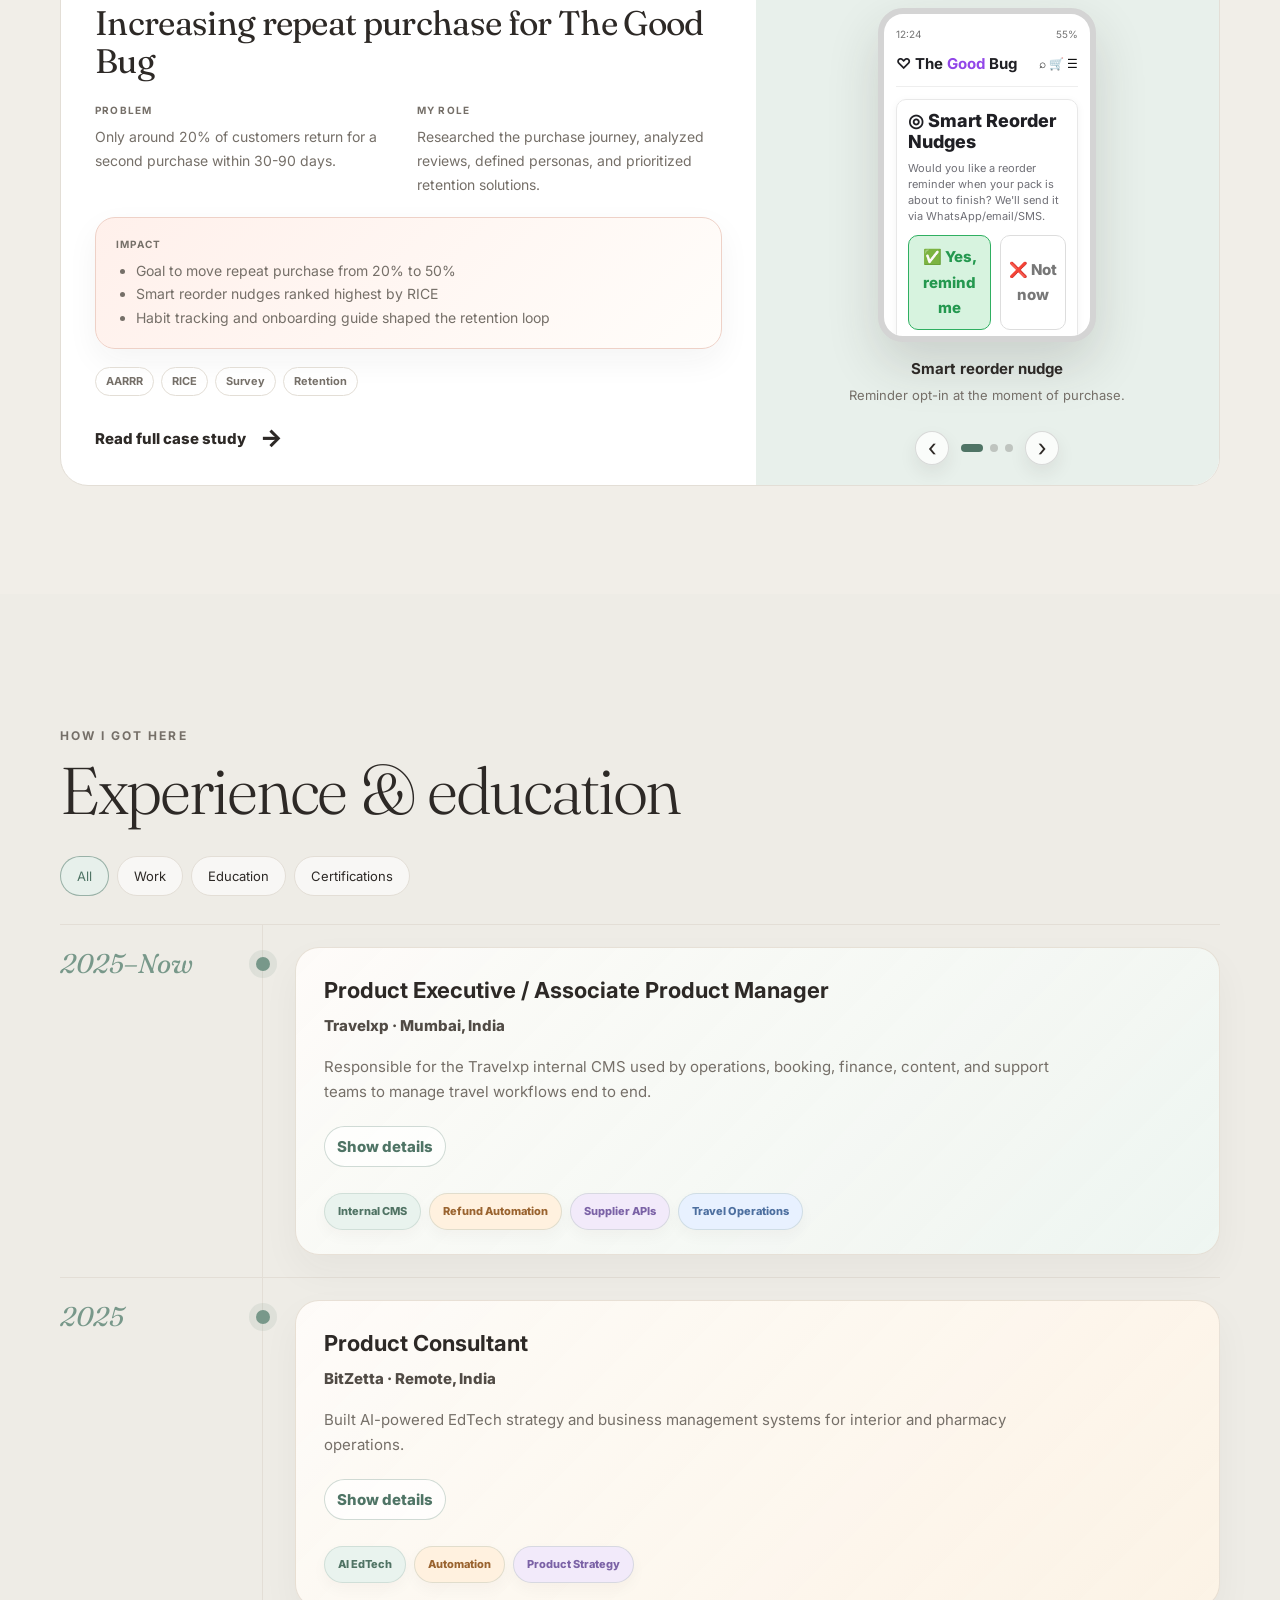
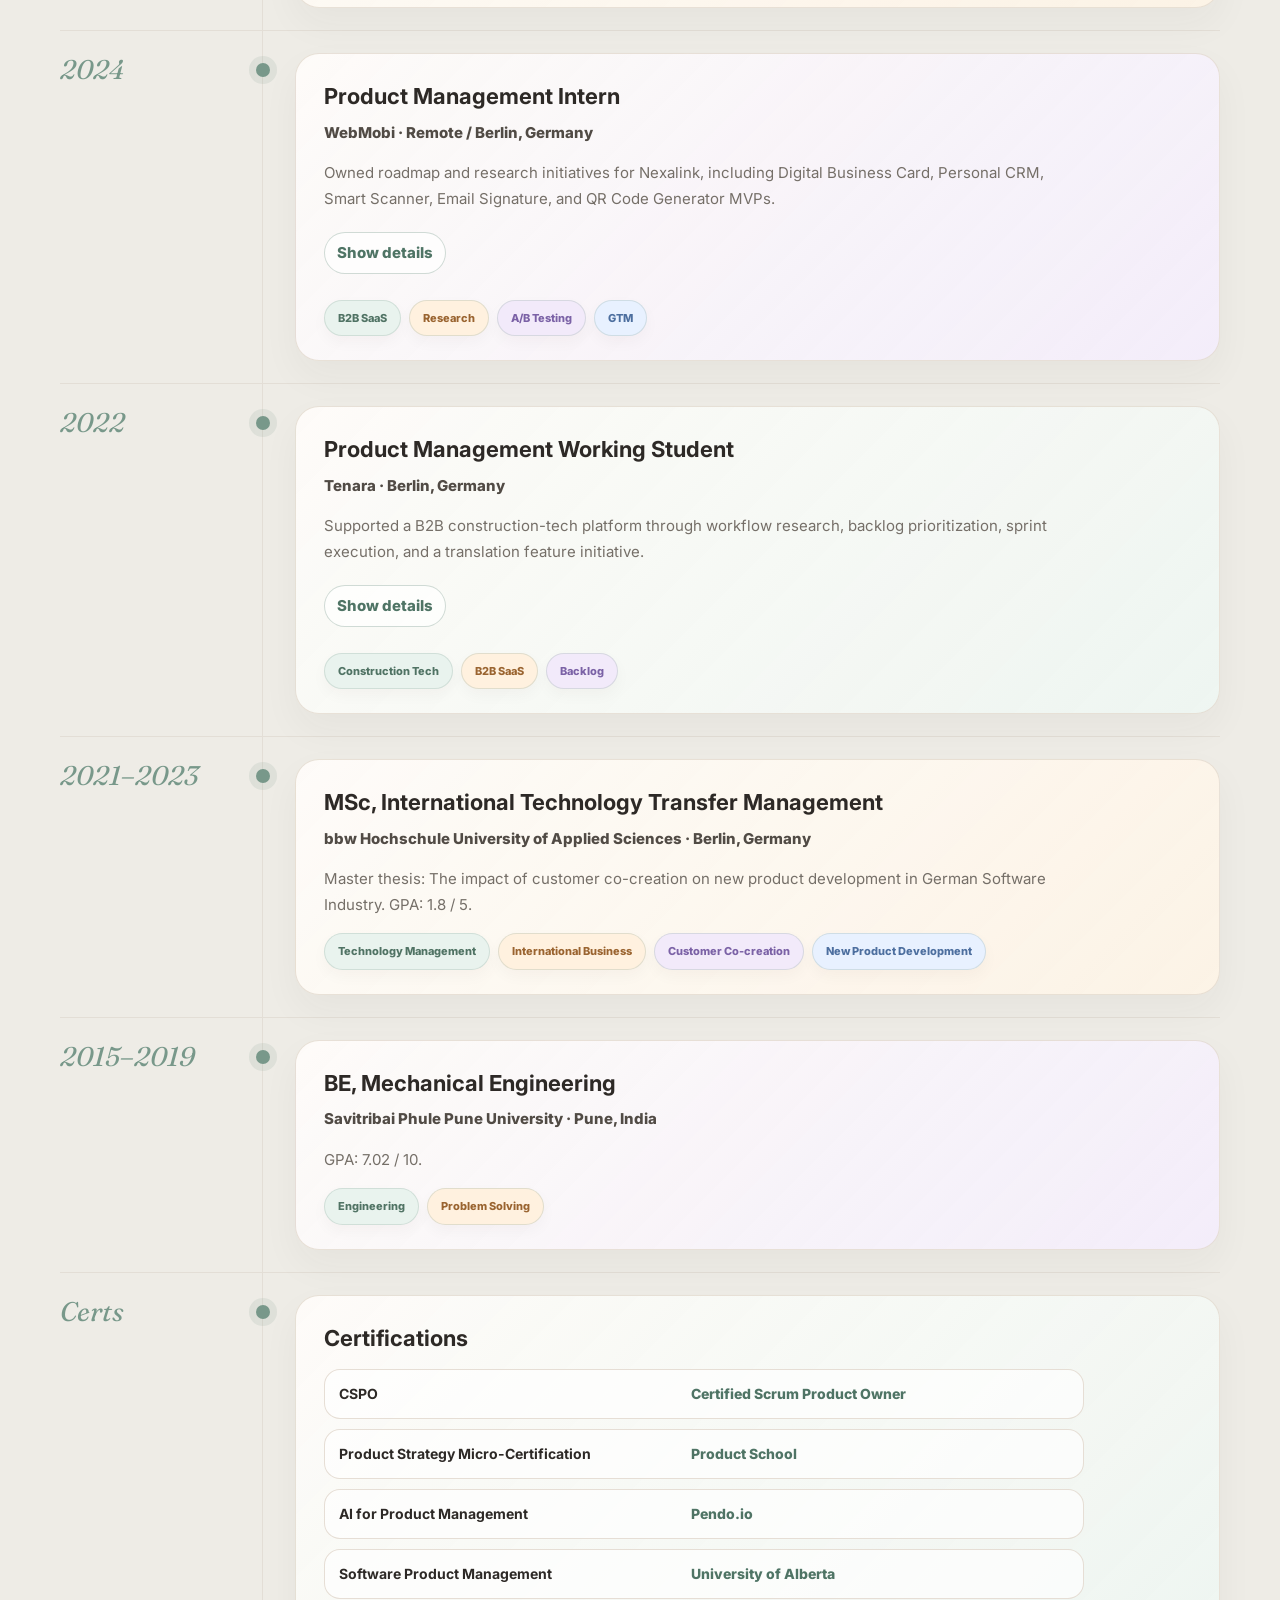
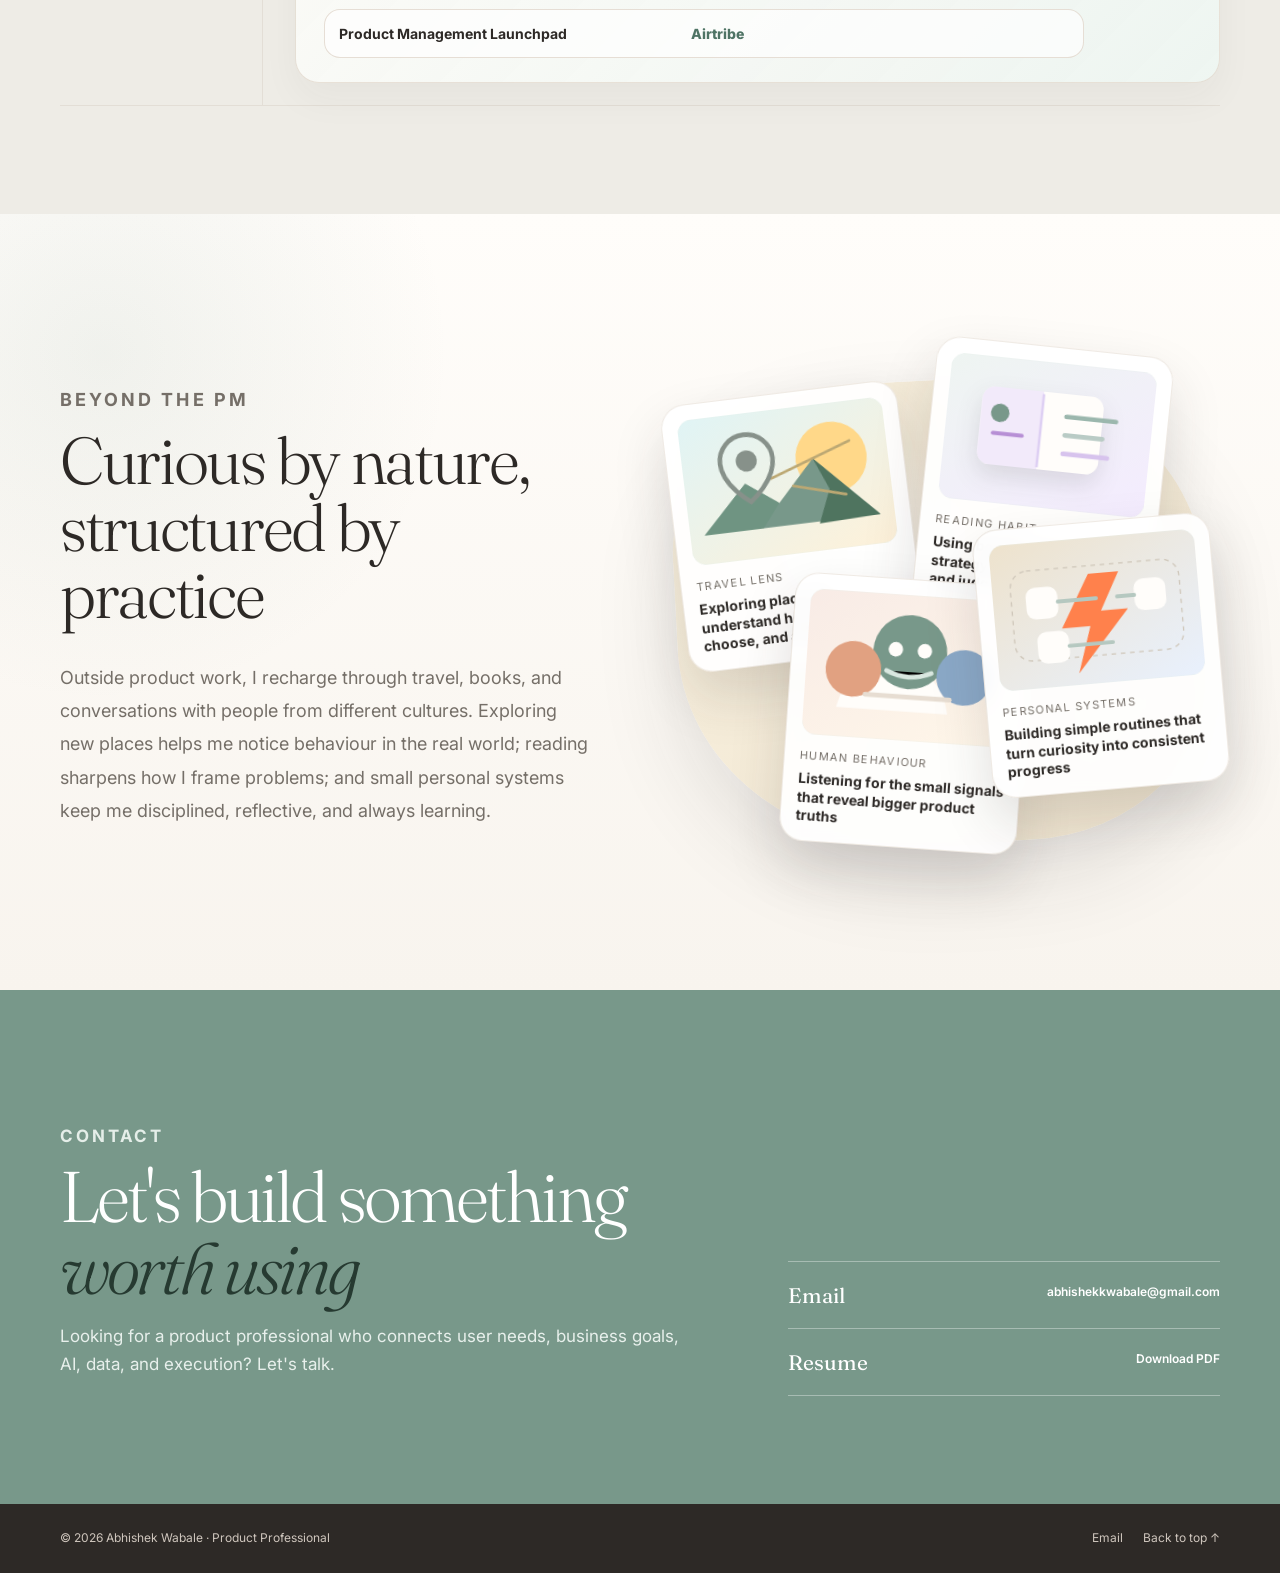
==== commit a3cd8c70: "Restore Beyond the PM section" ====
--- a/index.html
+++ b/index.html
@@ -22,6 +22,7 @@
     <a href="#about" data-close-mobile>About</a>
     <a href="#work" data-close-mobile>Work</a>
     <a href="#experience" data-close-mobile>Experience</a>
+    <a href="#life" data-close-mobile>Life</a>
     <a href="#contact" data-close-mobile>Contact</a>
   </nav>
 
@@ -31,6 +32,7 @@
       <a href="#about">About</a>
       <a href="#work">Work</a>
       <a href="#experience">Experience</a>
+      <a href="#life">Life</a>
       <a href="#contact" class="nav-cta">Contact</a>
     </div>
     <button class="burger" id="burgerBtn" type="button" aria-label="Open menu" aria-controls="mobileNav" aria-expanded="false">
@@ -523,7 +525,7 @@
       </div>
     </section>
 
-    <section class="section life-section" id="life" hidden>
+    <section class="section life-section" id="life">
       <div class="container life-grid">
         <div class="reveal">
           <p class="label">Beyond the PM</p>
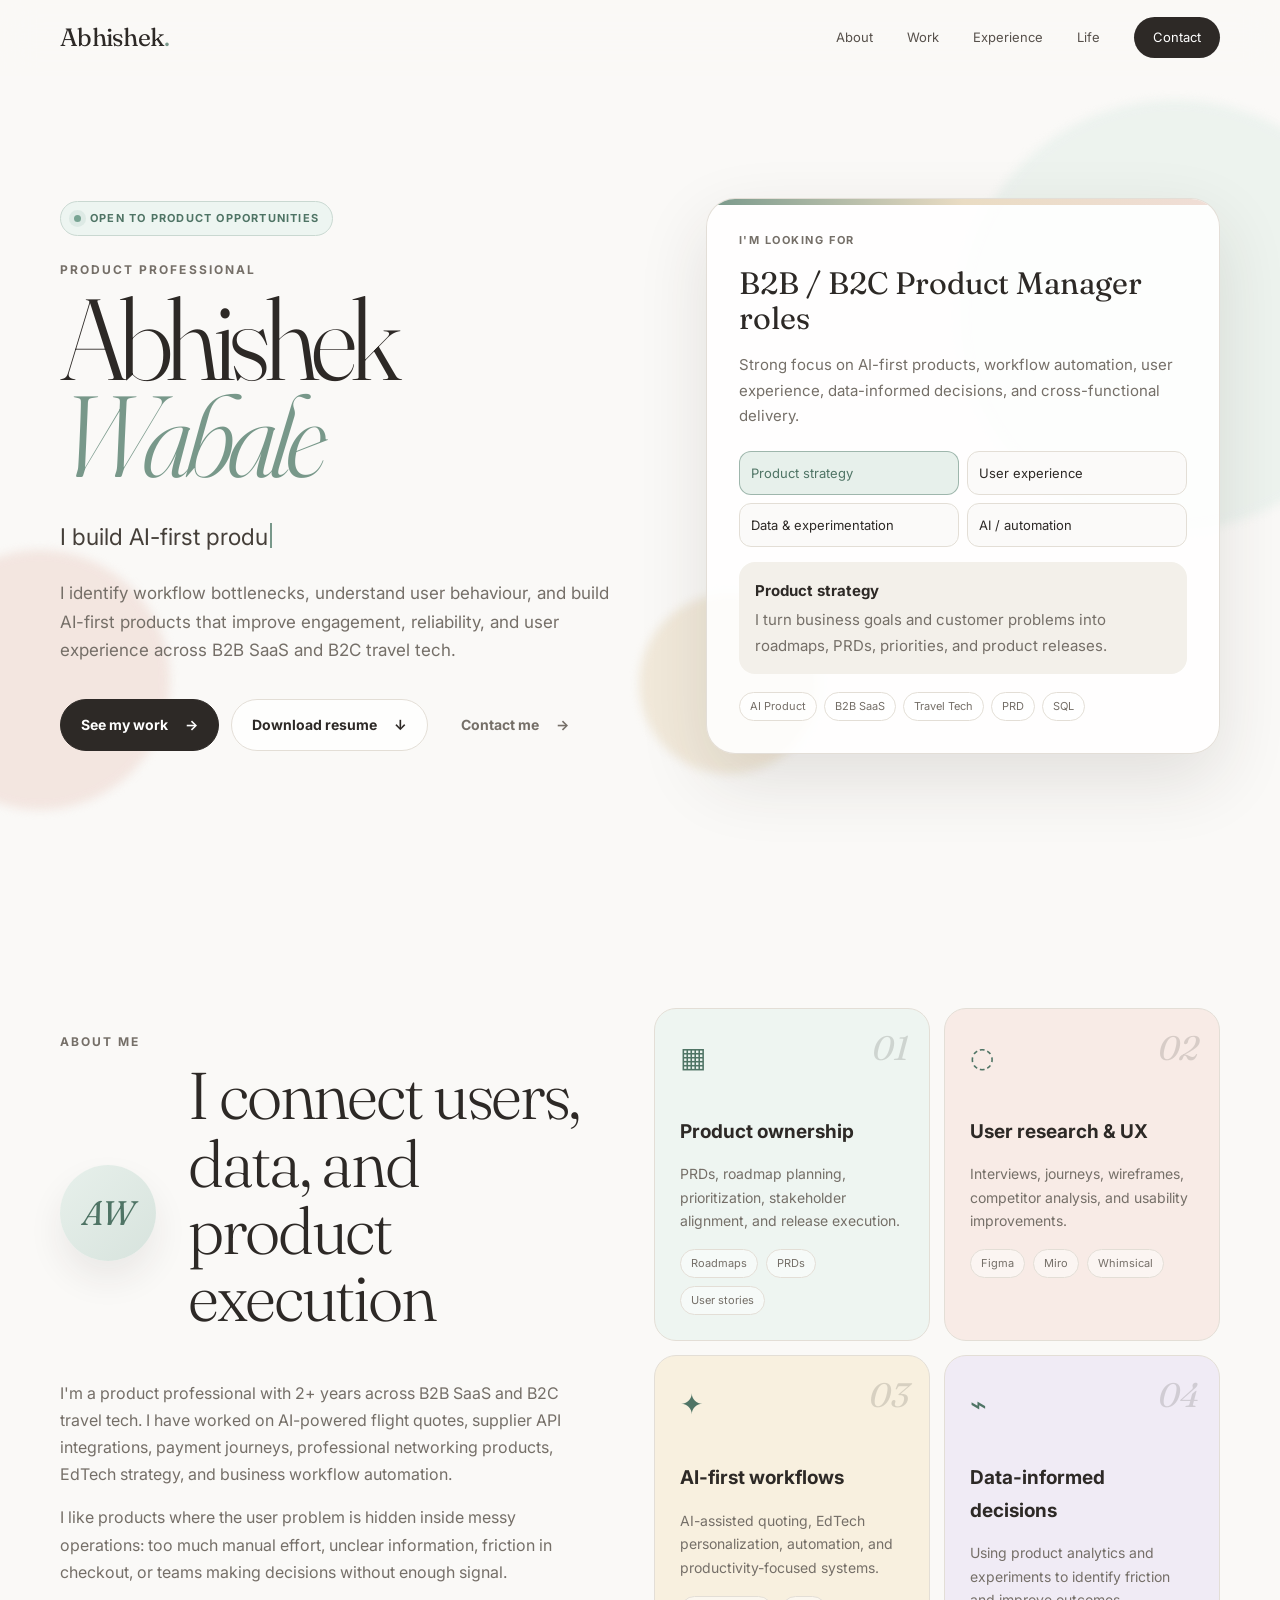
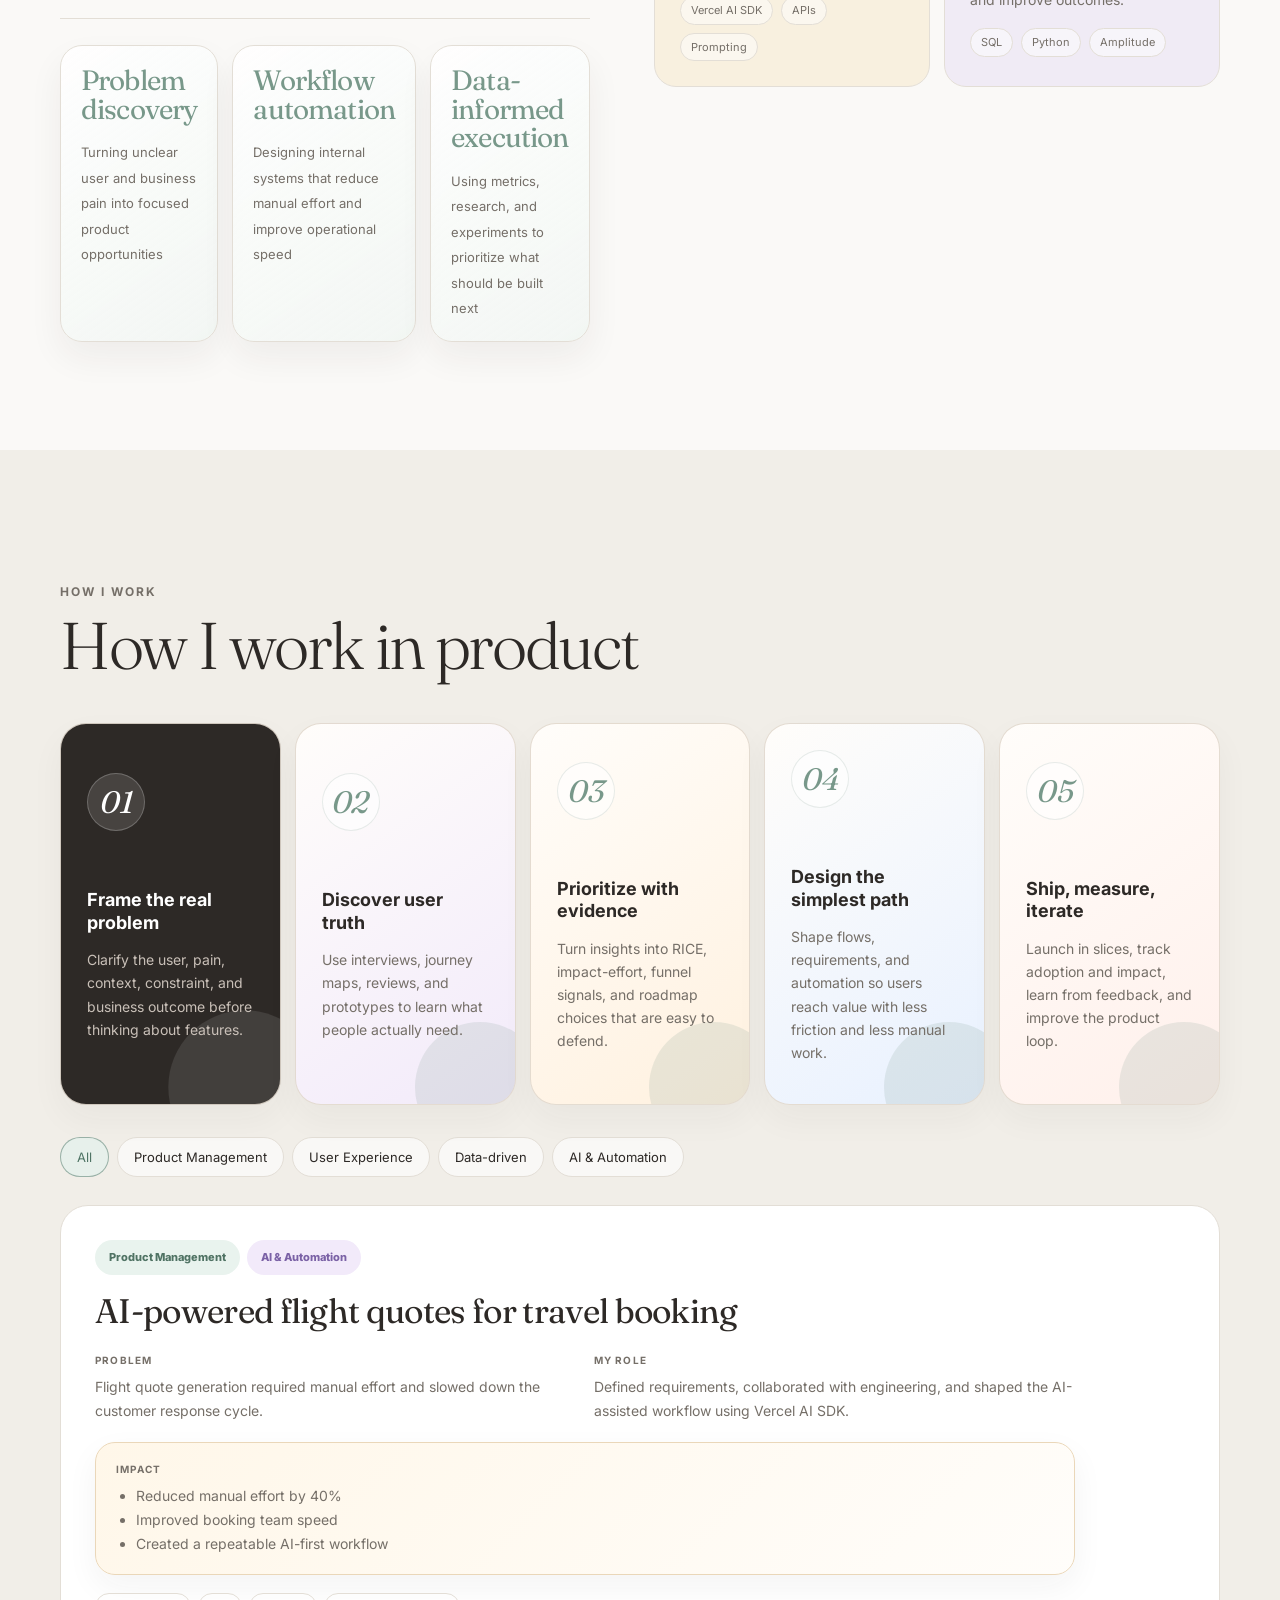
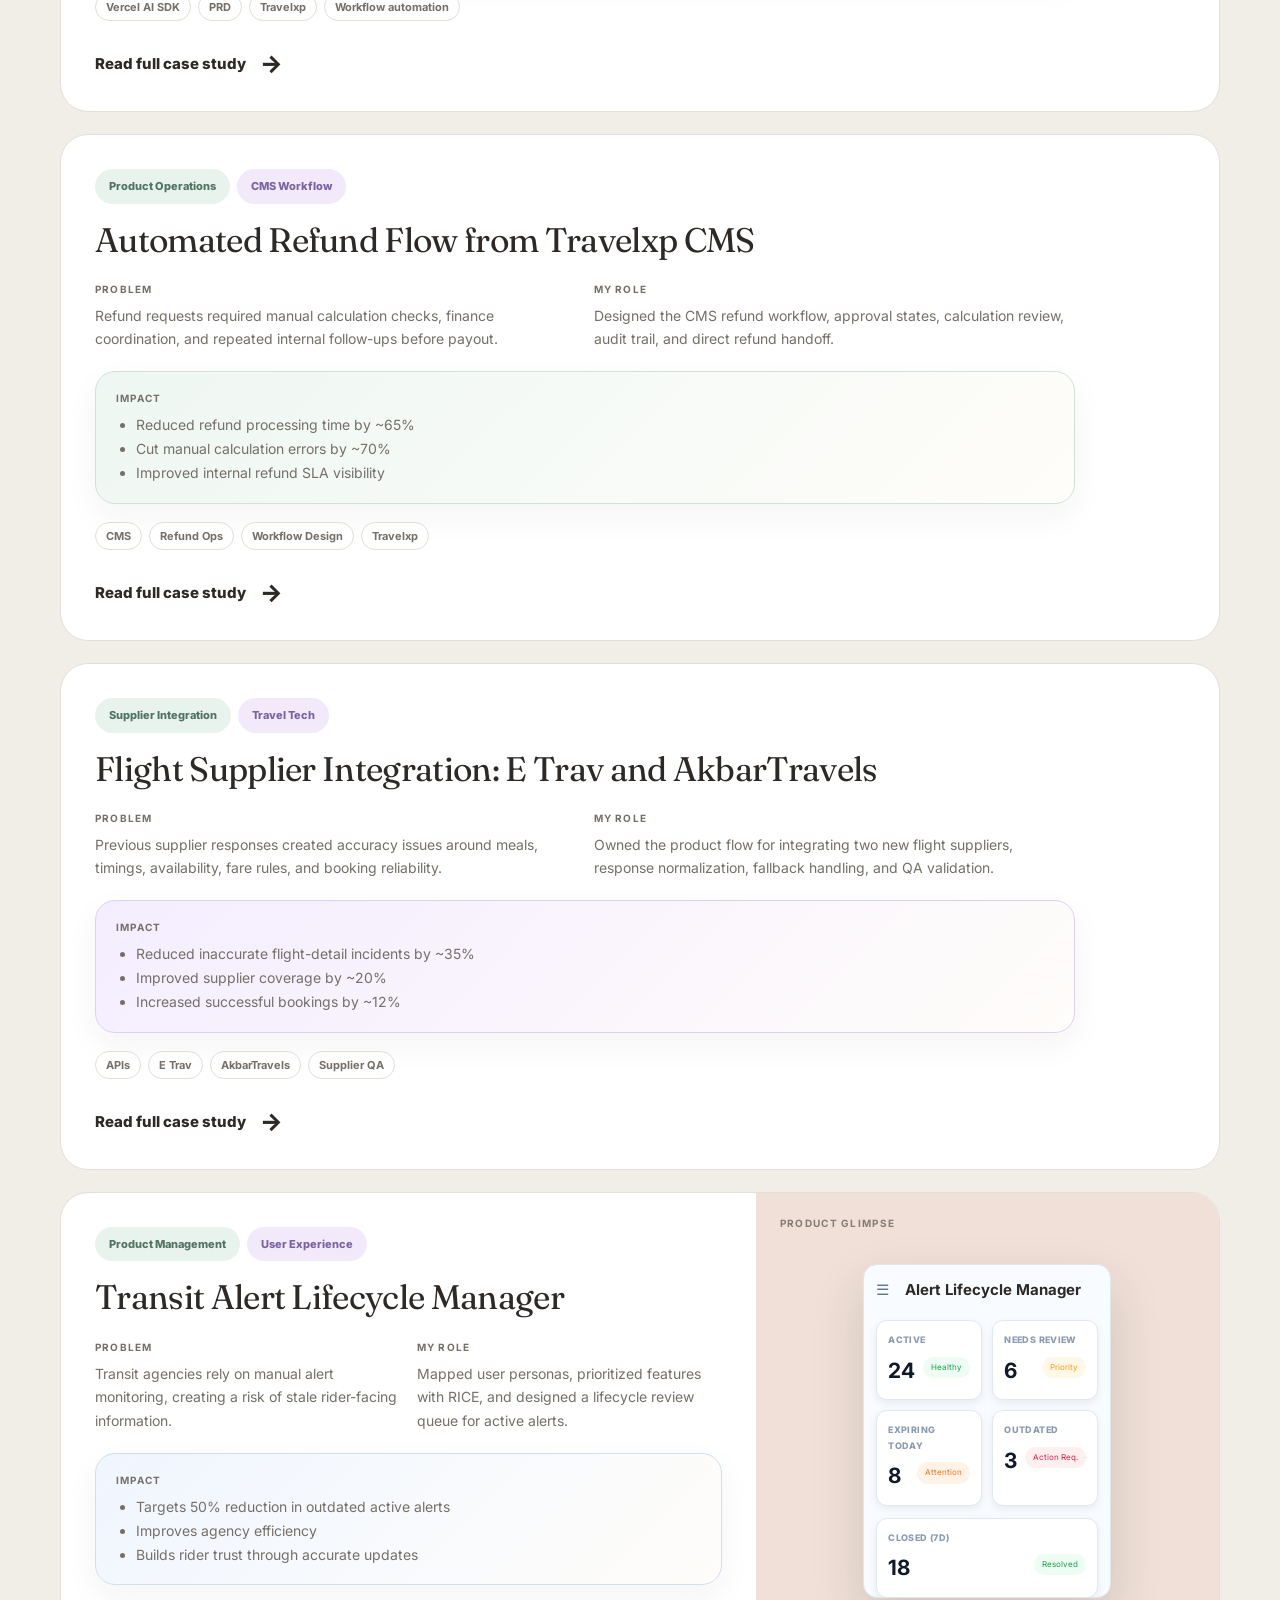
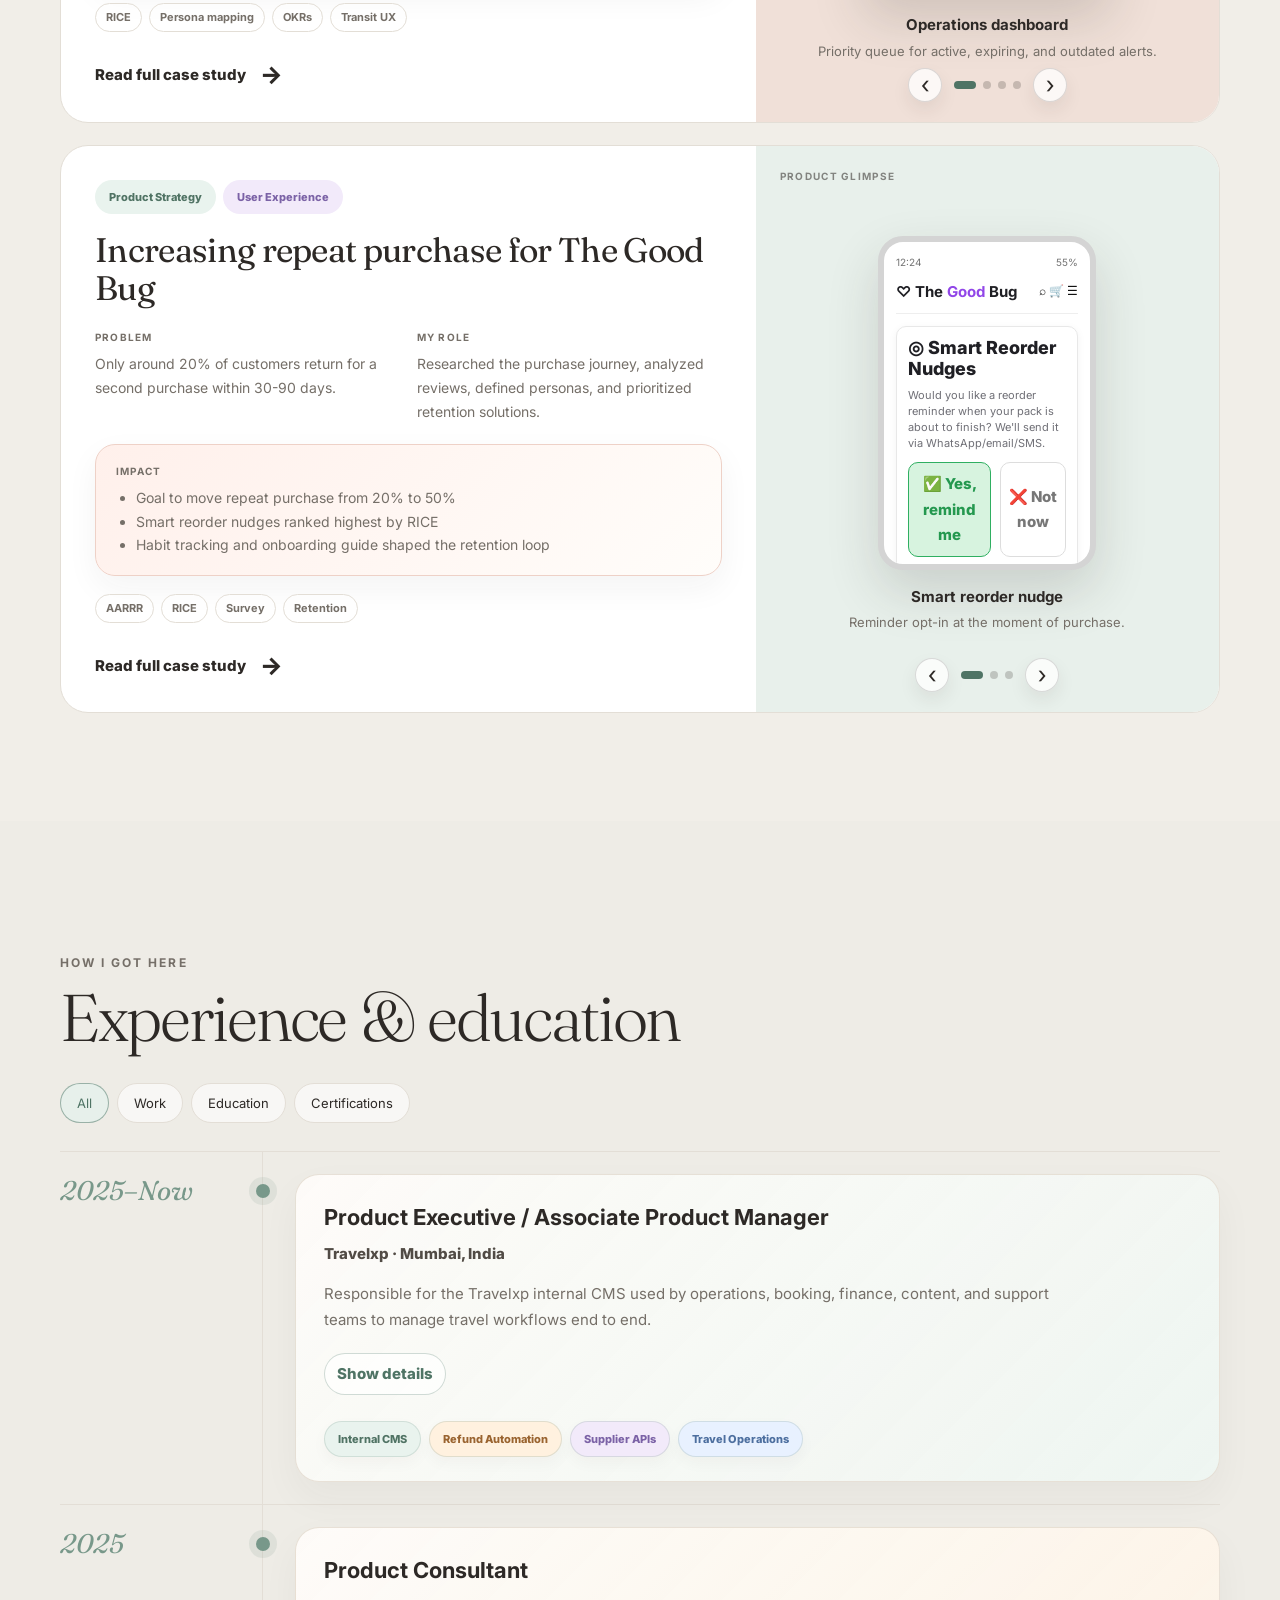
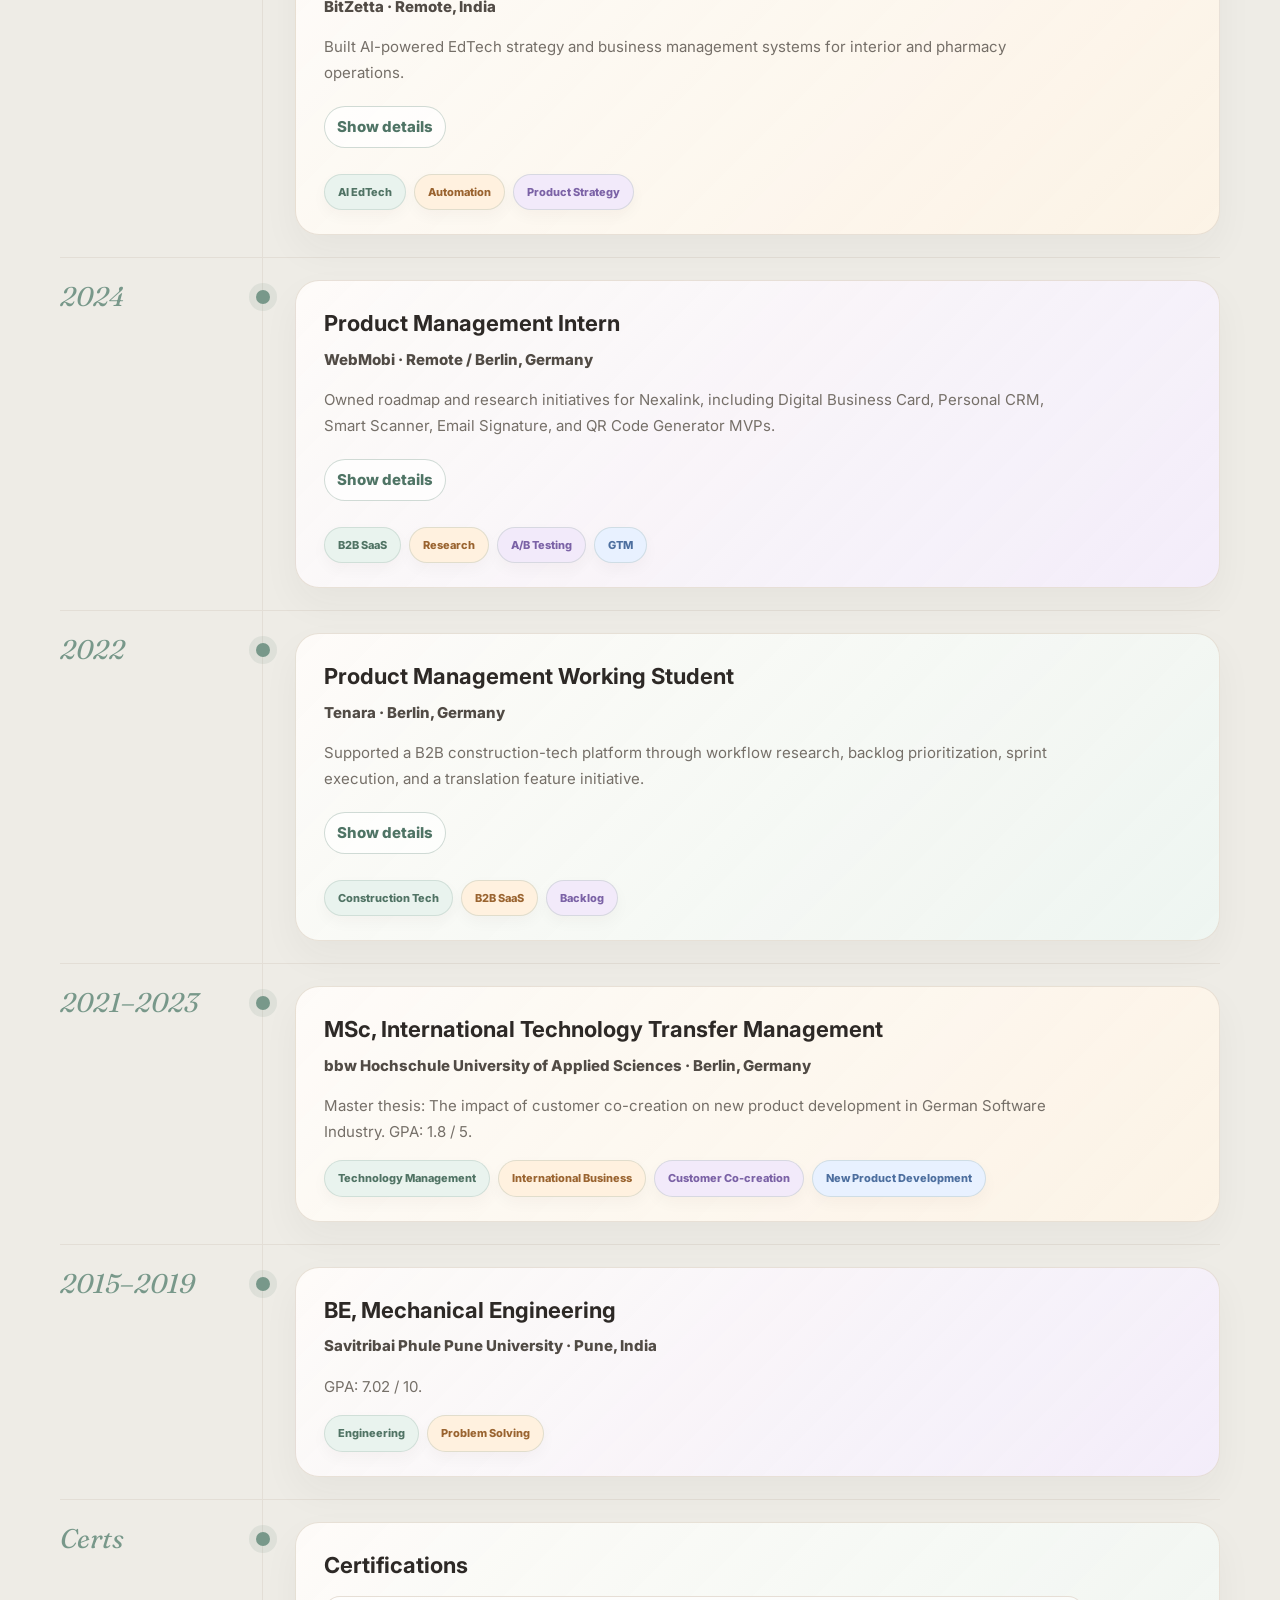
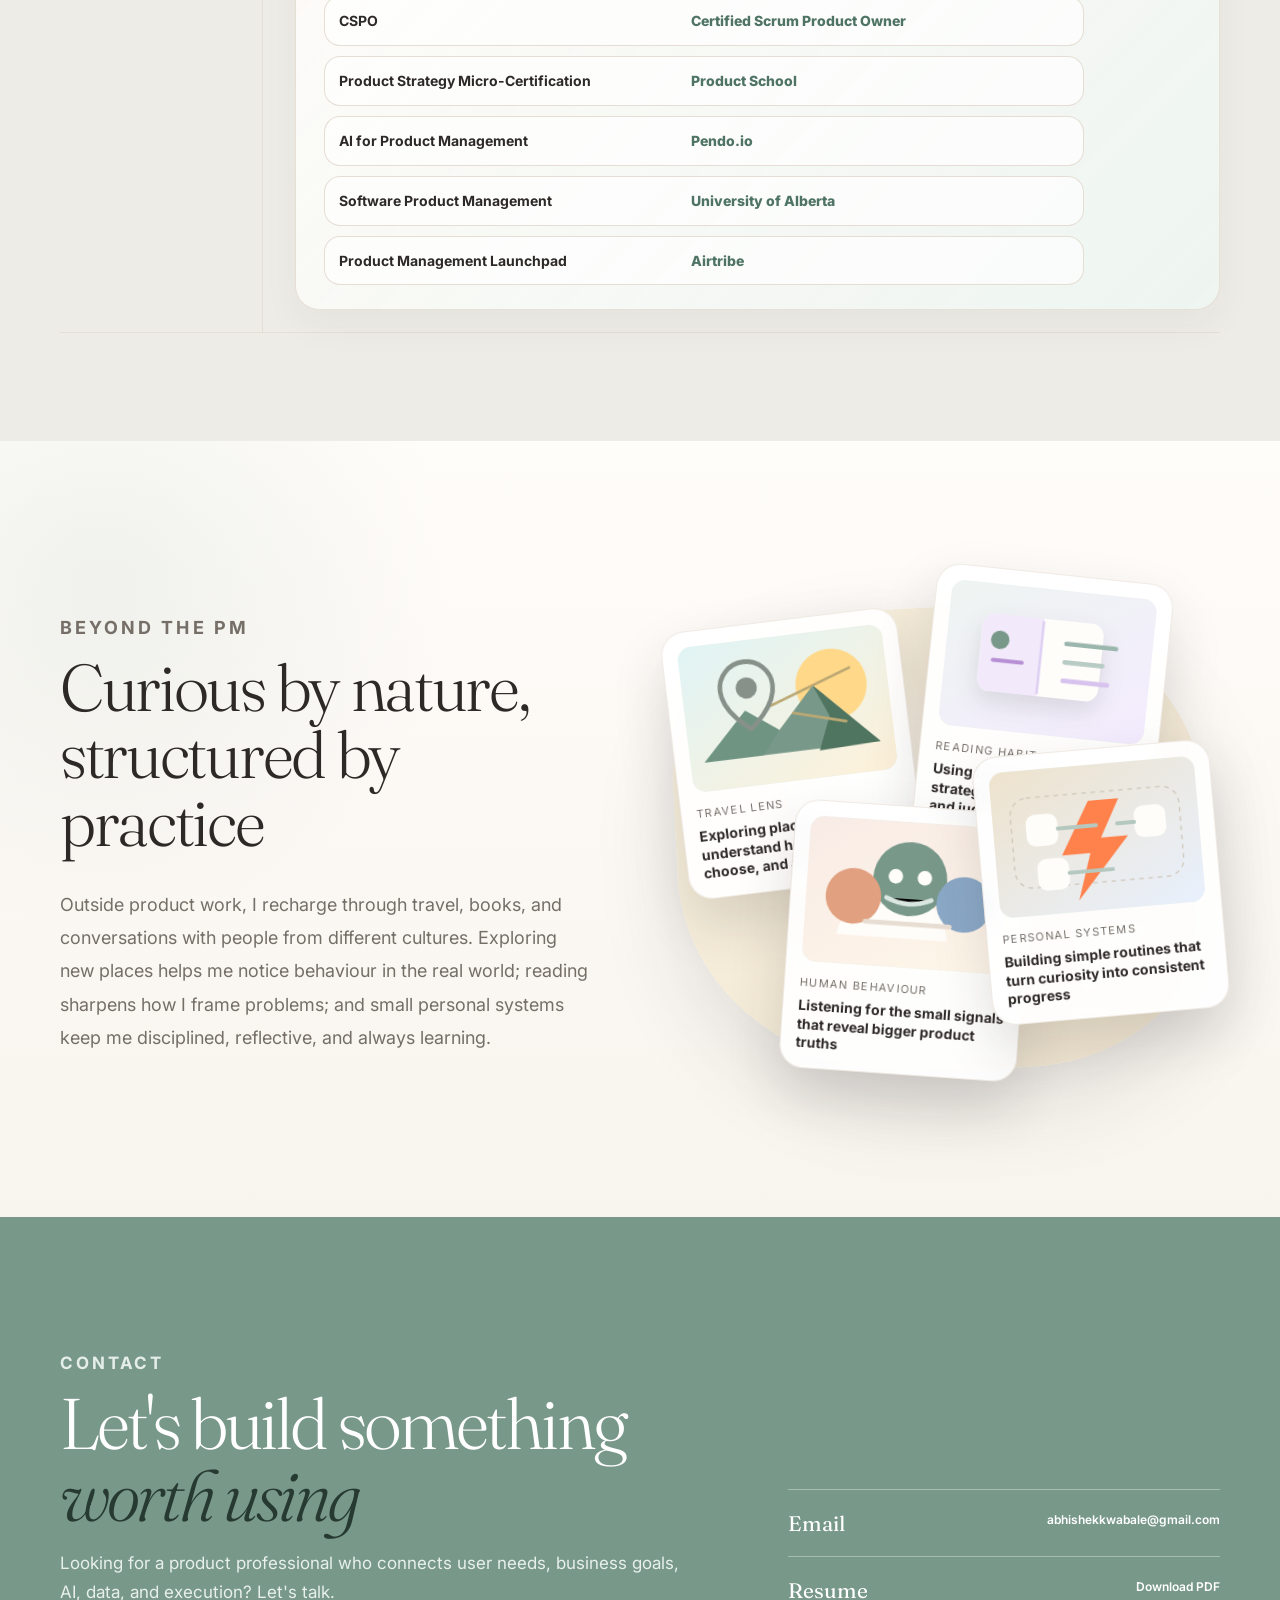
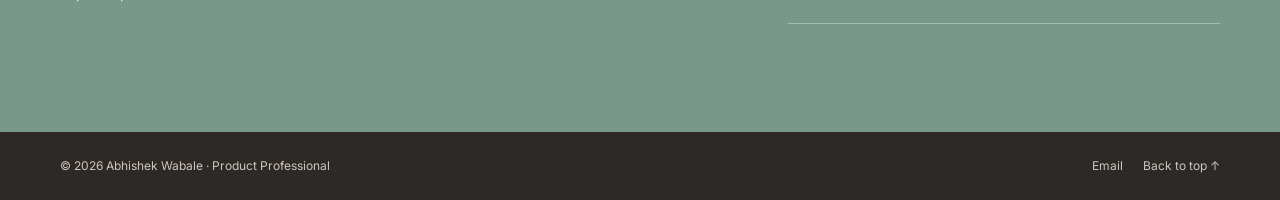
==== commit 7c456bc7: "Refine about section highlights" ====
--- a/index.html
+++ b/index.html
@@ -94,9 +94,9 @@
             <p>I like products where the user problem is hidden inside messy operations: too much manual effort, unclear information, friction in checkout, or teams making decisions without enough signal.</p>
           </div>
           <div class="stats">
-            <div><strong>2+</strong><span>Years in product</span></div>
-            <div><strong>40%</strong><span>Manual effort reduced</span></div>
-            <div><strong>15+</strong><span>User interviews</span></div>
+            <div><strong>Problem discovery</strong><span>Turning unclear user and business pain into focused product opportunities</span></div>
+            <div><strong>Workflow automation</strong><span>Designing internal systems that reduce manual effort and improve operational speed</span></div>
+            <div><strong>Data-informed execution</strong><span>Using metrics, research, and experiments to prioritize what should be built next</span></div>
           </div>
         </div>
 
--- a/styles/main.css
+++ b/styles/main.css
@@ -360,17 +360,31 @@
 .stats {
   display: grid;
   grid-template-columns: repeat(3, 1fr);
-  gap: 12px;
+  gap: 14px;
   padding-top: 26px;
   margin-top: 32px;
   border-top: 1px solid var(--line);
 }
+.stats div {
+  min-height: 150px;
+  padding: 20px;
+  border: 1px solid var(--line);
+  border-radius: 22px;
+  background: linear-gradient(145deg, rgba(255,255,255,.86), rgba(238,245,241,.66));
+  box-shadow: 0 16px 35px rgba(45, 41, 38, .06);
+}
 .stats strong {
   display: block;
   color: var(--sage);
-  font: 400 36px var(--serif);
-}
-.stats span { color: var(--muted); font-size: 12px; }
+  margin-bottom: 16px;
+  font: 400 28px/1.02 var(--serif);
+  letter-spacing: -.03em;
+}
+.stats span {
+  color: var(--muted);
+  font-size: 13px;
+  line-height: 1.55;
+}
 .capability-grid {
   display: grid;
   grid-template-columns: repeat(2, 1fr);
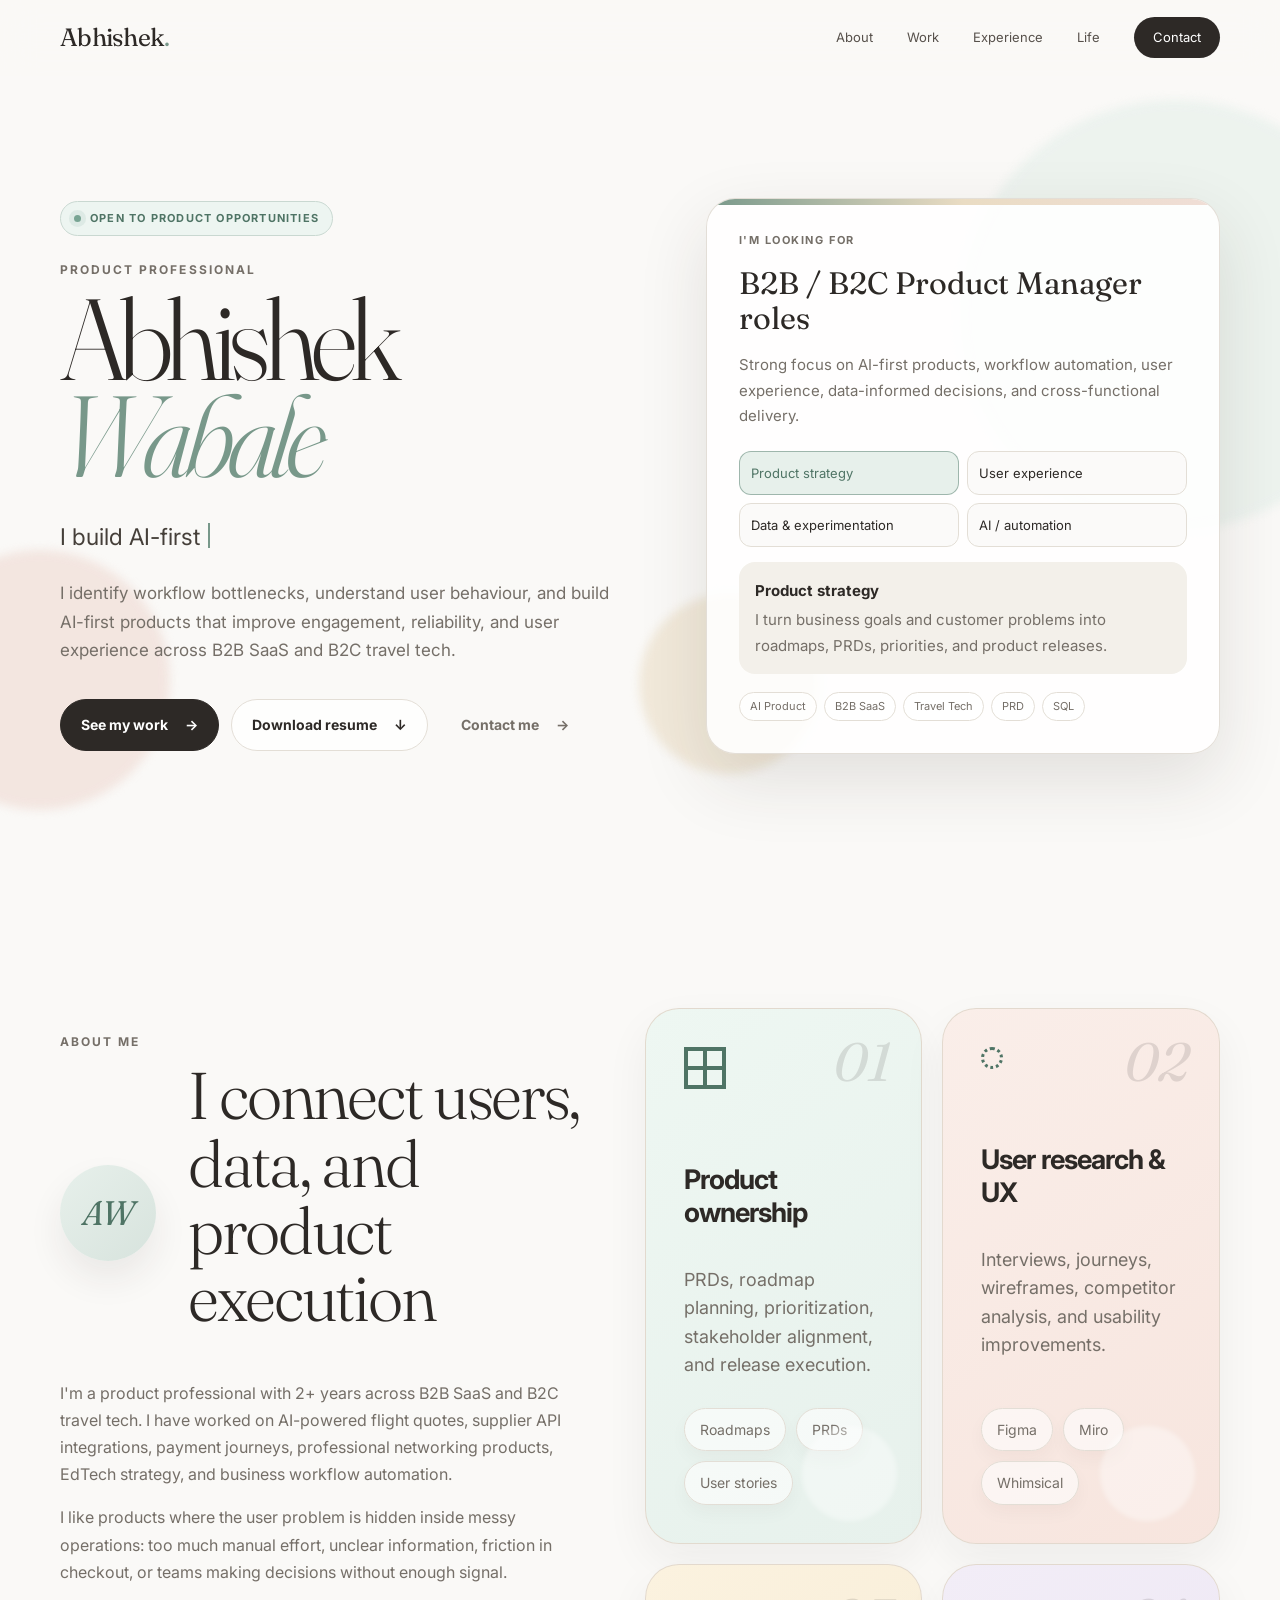
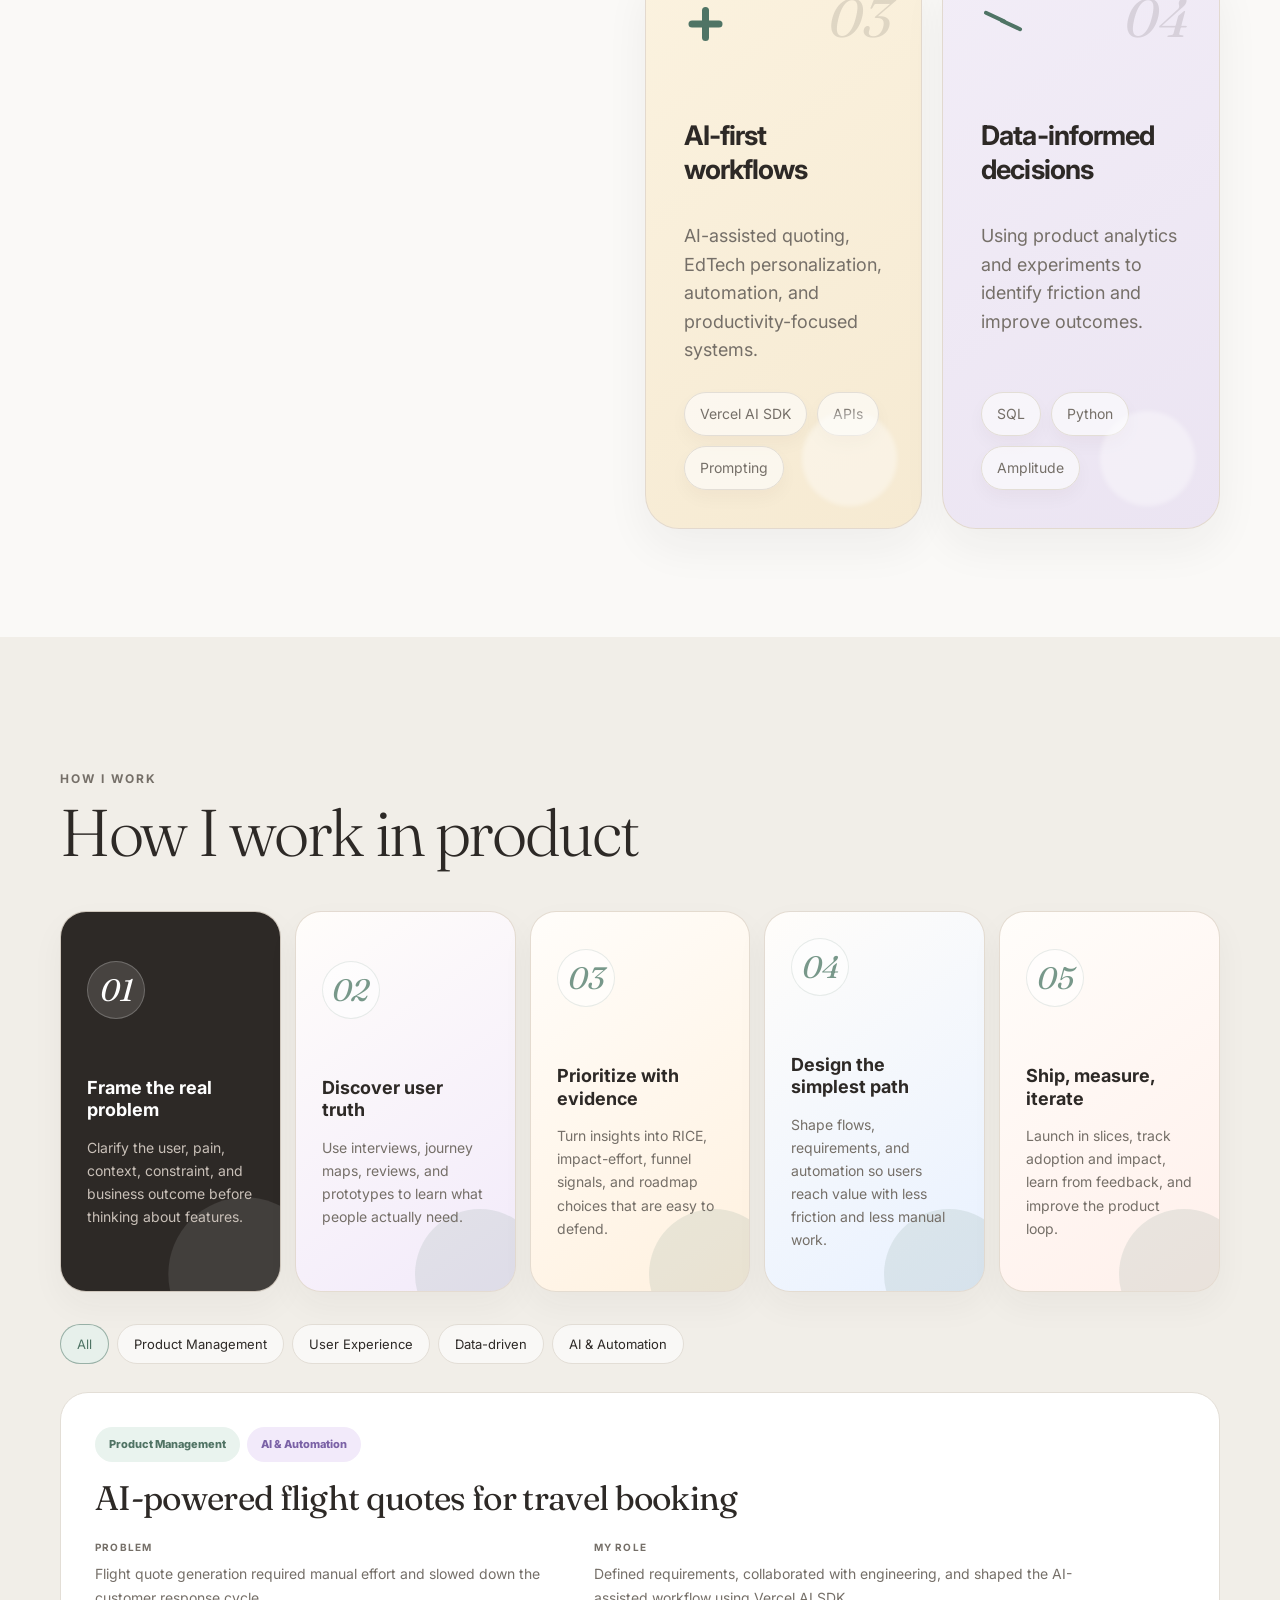
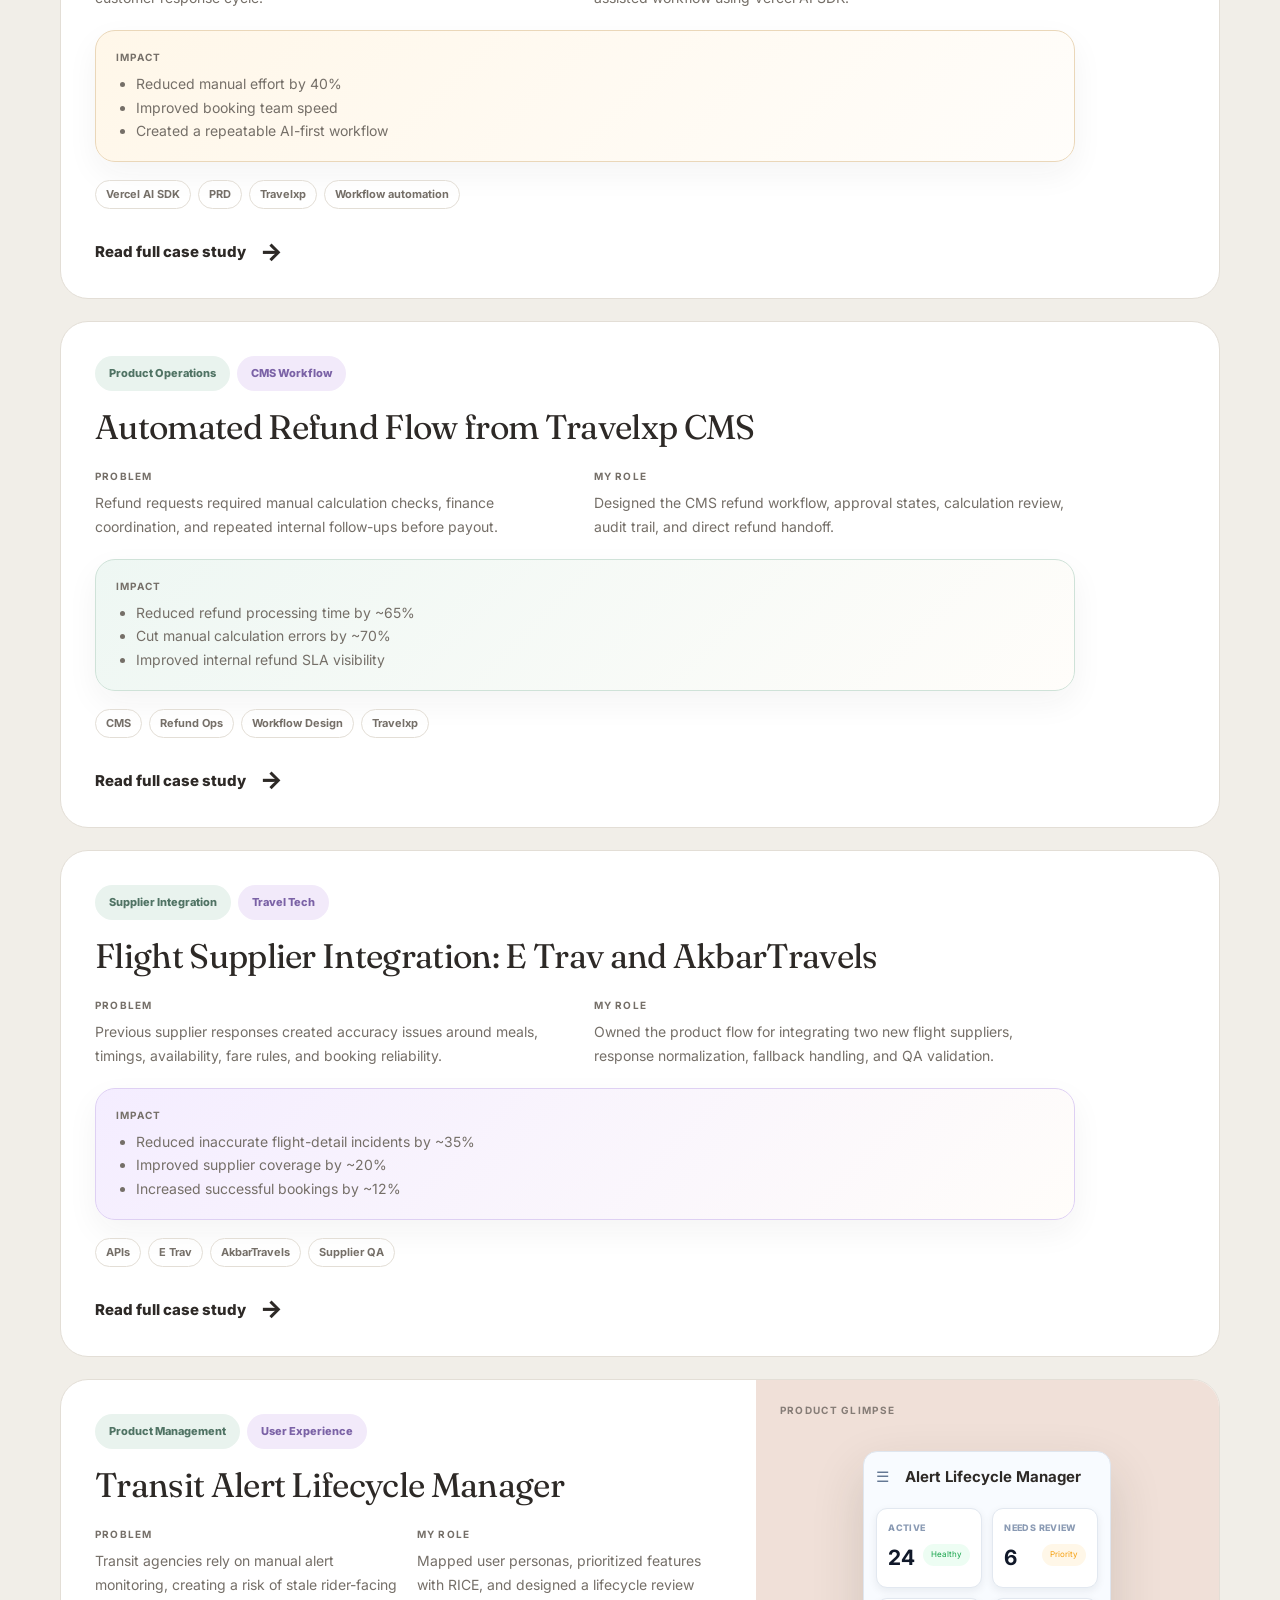
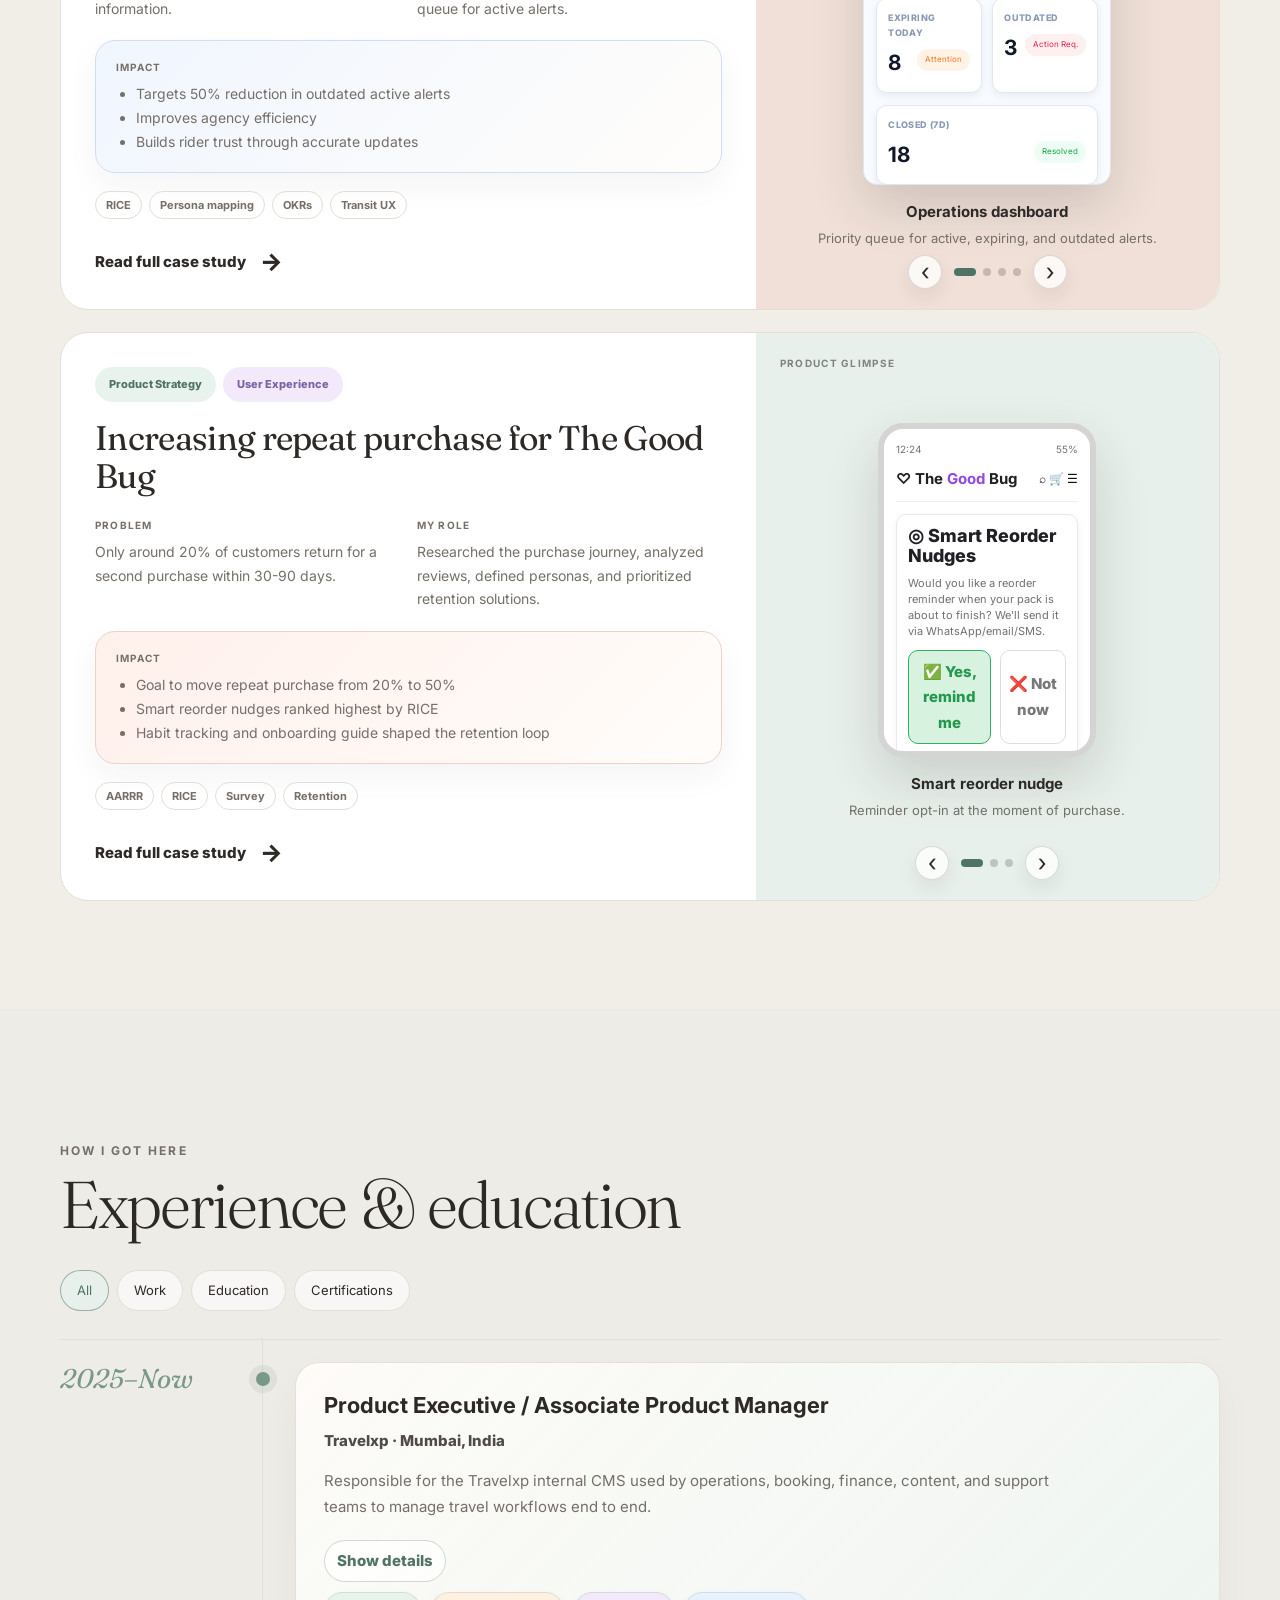
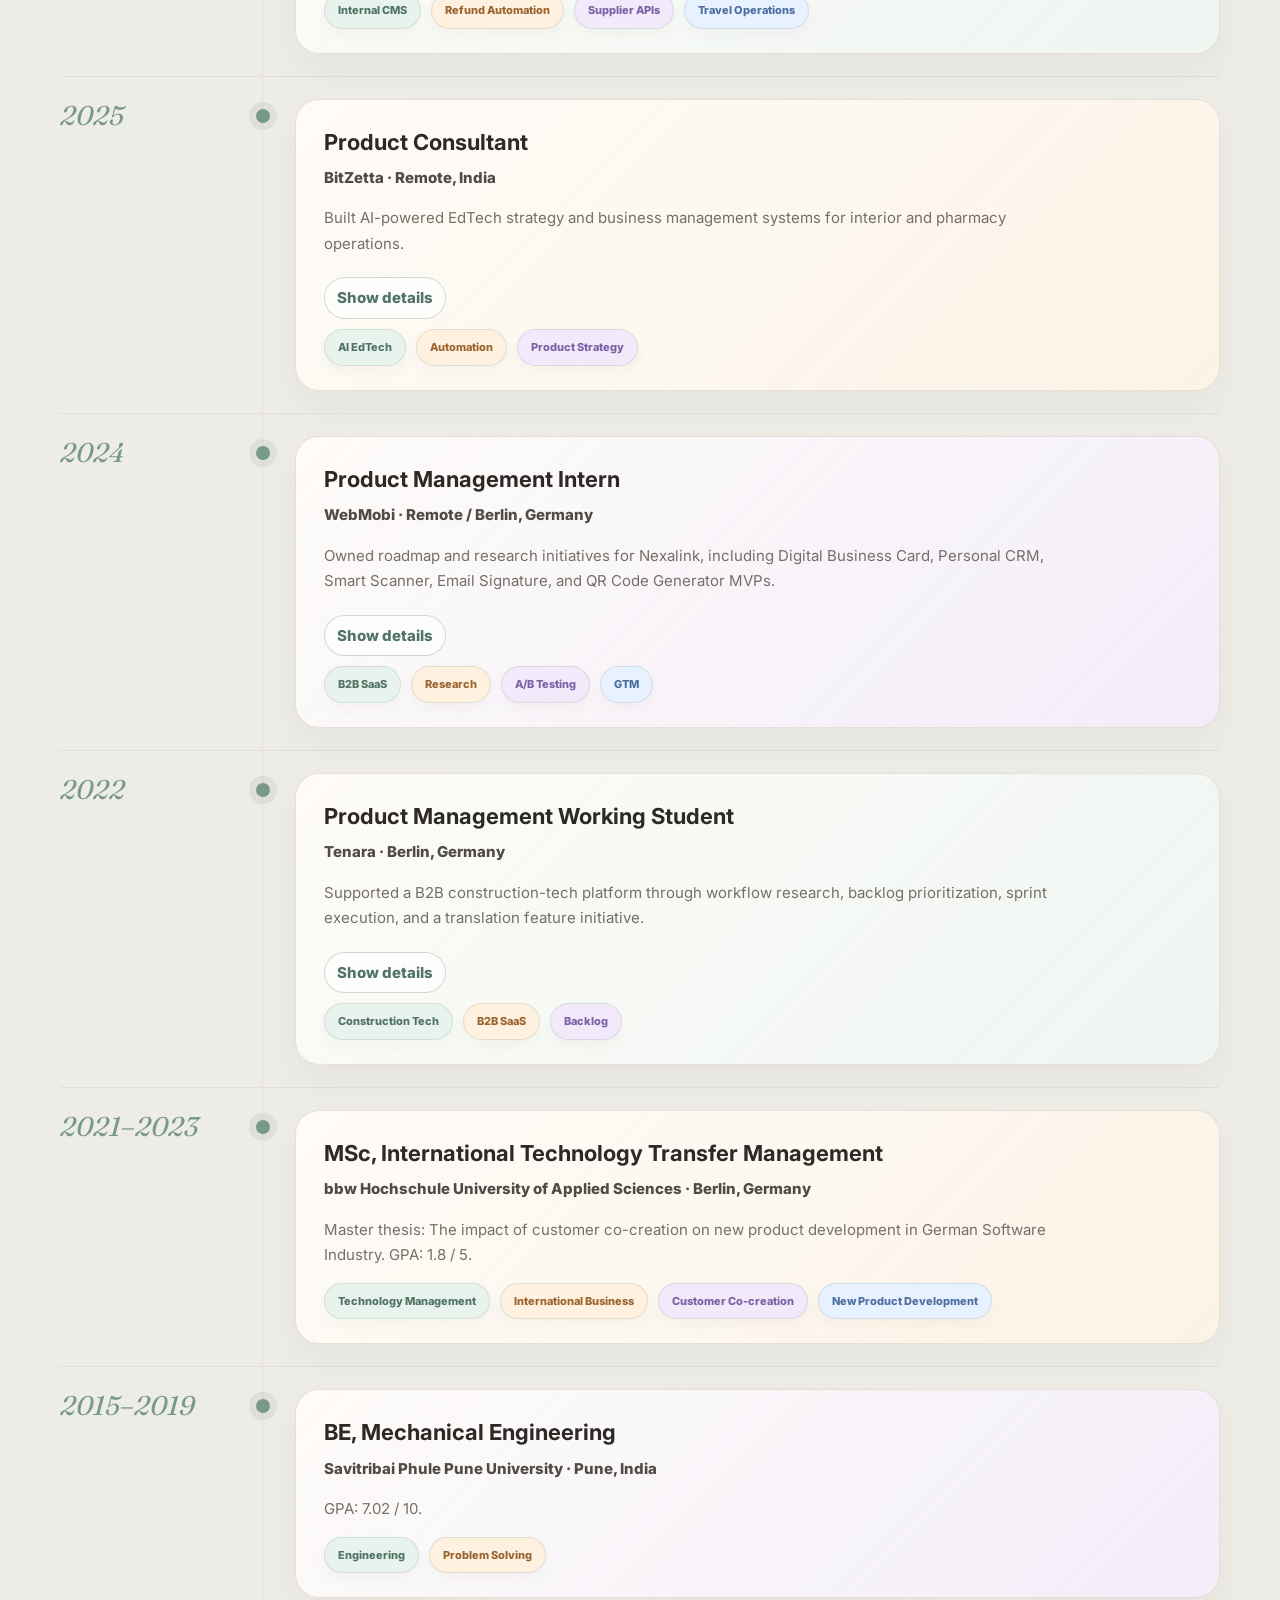
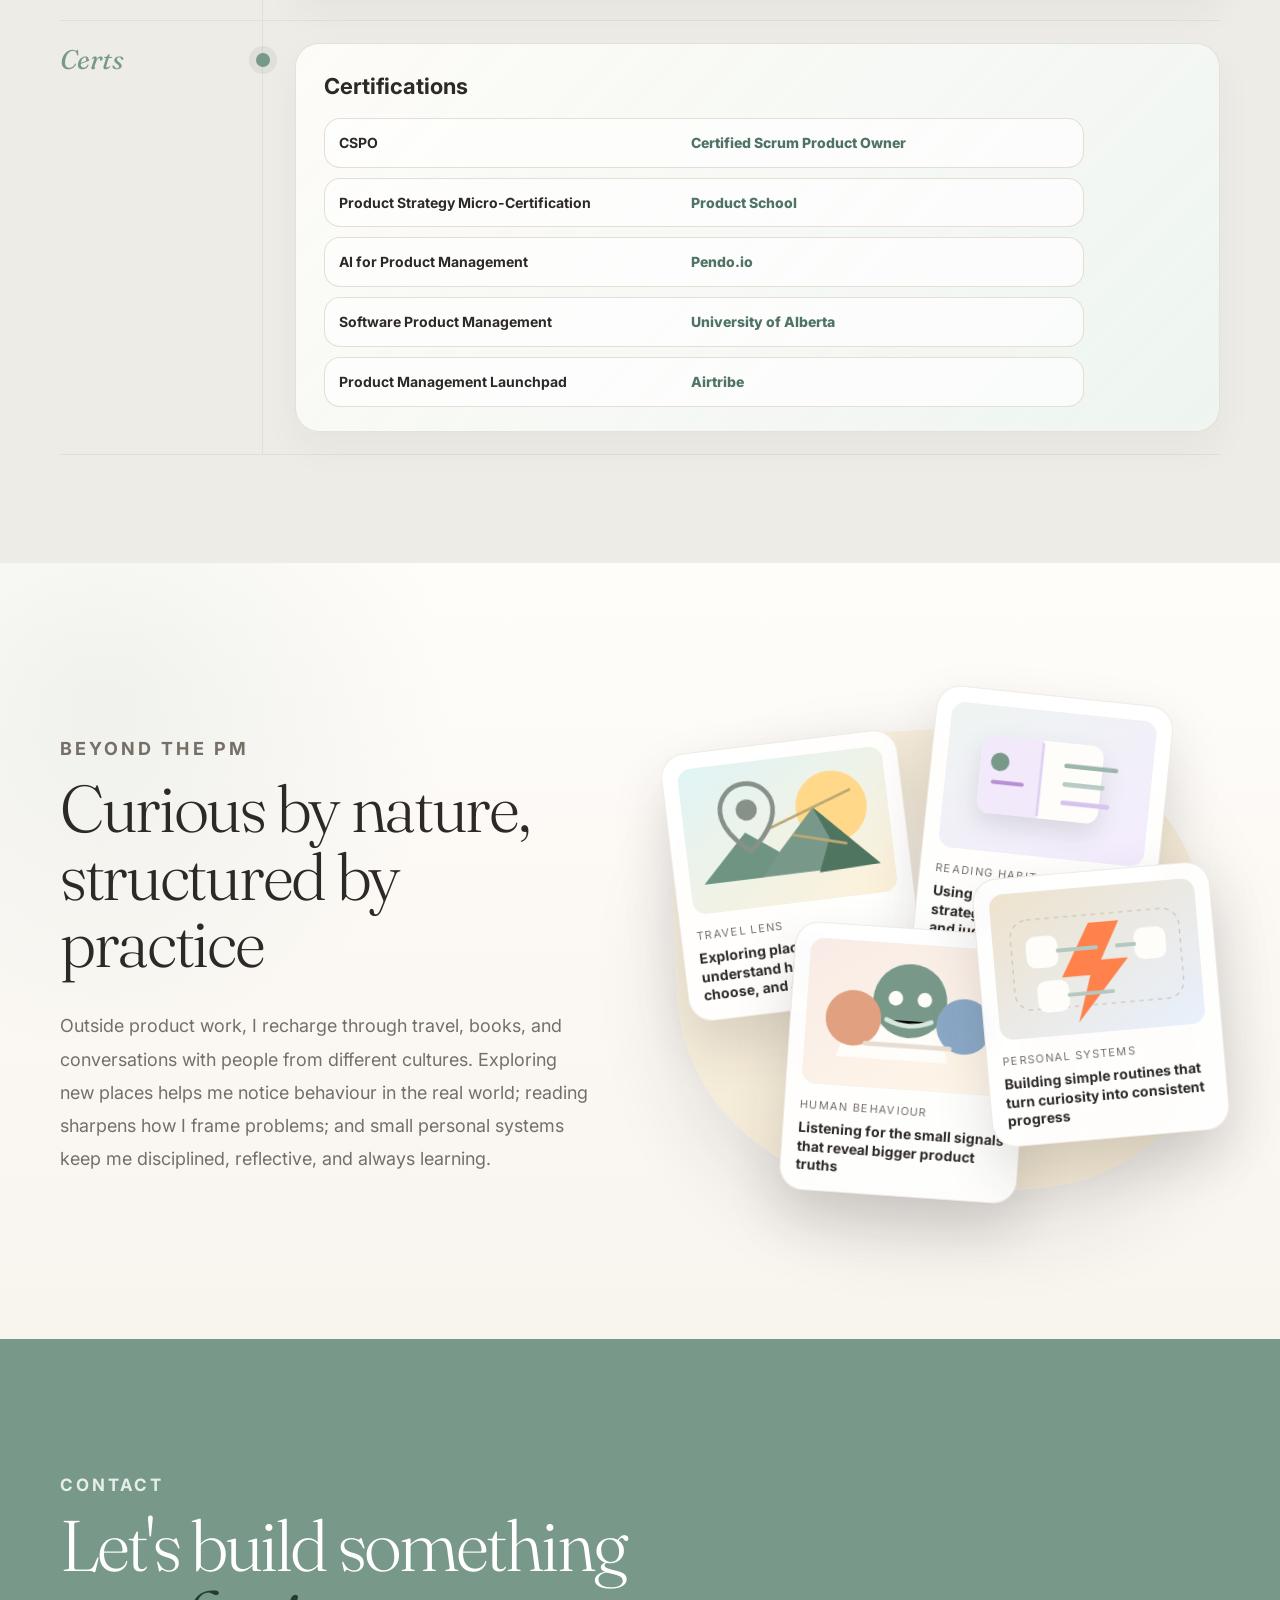
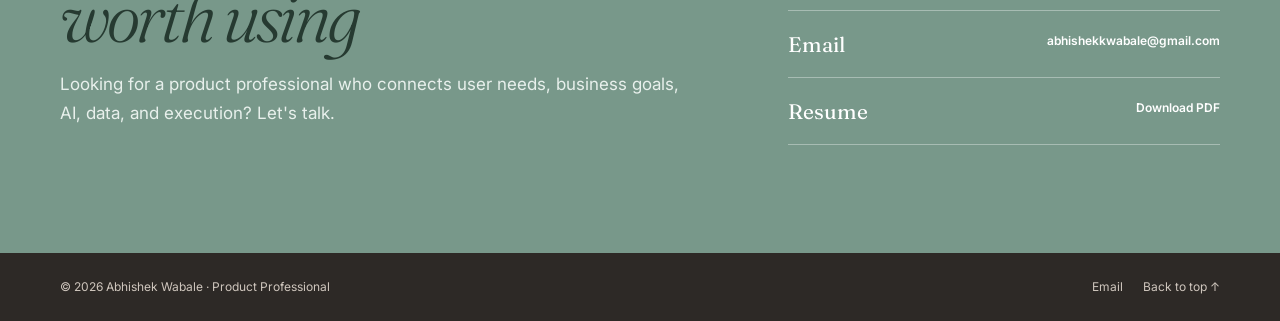
==== commit 3ffbf5c1: "Redesign about capability cards" ====
--- a/index.html
+++ b/index.html
@@ -92,11 +92,6 @@
           <div class="about-text">
             <p>I'm a product professional with 2+ years across B2B SaaS and B2C travel tech. I have worked on AI-powered flight quotes, supplier API integrations, payment journeys, professional networking products, EdTech strategy, and business workflow automation.</p>
             <p>I like products where the user problem is hidden inside messy operations: too much manual effort, unclear information, friction in checkout, or teams making decisions without enough signal.</p>
-          </div>
-          <div class="stats">
-            <div><strong>Problem discovery</strong><span>Turning unclear user and business pain into focused product opportunities</span></div>
-            <div><strong>Workflow automation</strong><span>Designing internal systems that reduce manual effort and improve operational speed</span></div>
-            <div><strong>Data-informed execution</strong><span>Using metrics, research, and experiments to prioritize what should be built next</span></div>
           </div>
         </div>
 
--- a/styles/main.css
+++ b/styles/main.css
@@ -388,35 +388,125 @@
 .capability-grid {
   display: grid;
   grid-template-columns: repeat(2, 1fr);
-  gap: 14px;
+  gap: 20px;
 }
 .capability {
   position: relative;
-  min-height: 245px;
-  padding: 25px;
-  border: 1px solid var(--line);
-  border-radius: 22px;
+  min-height: 330px;
+  padding: 38px;
+  border: 1px solid rgba(226, 217, 206, .96);
+  border-radius: 34px;
   background: rgba(255,255,255,.64);
-  transition: .25s ease;
+  transition: transform .25s ease, box-shadow .25s ease, border-color .25s ease;
   overflow: hidden;
+  box-shadow: 0 18px 45px rgba(45, 41, 38, .055);
+  display: flex;
+  flex-direction: column;
 }
 .capability::after {
   content: attr(data-num);
   position: absolute;
-  top: 18px;
-  right: 20px;
-  color: rgba(45, 41, 38, .16);
-  font: italic 34px var(--serif);
-}
-.capability:hover { transform: translateY(-5px); box-shadow: 0 18px 45px rgba(45, 41, 38, .08); }
-.capability.sage { background: #eef5f1; }
-.capability.rose { background: #f8ebe6; }
-.capability.sand { background: #f8f0df; }
-.capability.lavender { background: #f0ebf5; }
-.cap-icon { font-size: 28px; color: var(--sage-dark); }
-.capability h3 { margin: 34px 0 8px; font-size: 19px; }
-.capability p { color: var(--muted); font-size: 14px; }
-.mini-tags { display: flex; flex-wrap: wrap; gap: 8px; margin-top: 16px; }
+  top: 26px;
+  right: 30px;
+  color: rgba(45, 41, 38, .13);
+  font: italic 54px/1 var(--serif);
+}
+.capability::before {
+  content: "";
+  position: absolute;
+  inset: auto 24px 22px auto;
+  width: 95px;
+  height: 95px;
+  border-radius: 50%;
+  background: rgba(255,255,255,.38);
+  filter: blur(2px);
+}
+.capability:hover {
+  transform: translateY(-7px);
+  border-color: rgba(120, 152, 138, .28);
+  box-shadow: 0 28px 60px rgba(45, 41, 38, .105);
+}
+.capability.sage { background: linear-gradient(145deg, #eef7f2, #e7f1ec); }
+.capability.rose { background: linear-gradient(145deg, #faeee9, #f7e5de); }
+.capability.sand { background: linear-gradient(145deg, #fbf2df, #f6ead2); }
+.capability.lavender { background: linear-gradient(145deg, #f2edf7, #ebe4f2); }
+.cap-icon {
+  position: relative;
+  width: 42px;
+  height: 42px;
+  margin-bottom: 74px;
+  color: transparent;
+  font-size: 0;
+  flex: 0 0 auto;
+}
+.capability.sage .cap-icon {
+  background:
+    linear-gradient(var(--sage-dark), var(--sage-dark)) 0 0 / 4px 100%,
+    linear-gradient(var(--sage-dark), var(--sage-dark)) 50% 0 / 4px 100%,
+    linear-gradient(var(--sage-dark), var(--sage-dark)) 100% 0 / 4px 100%,
+    linear-gradient(90deg, var(--sage-dark), var(--sage-dark)) 0 0 / 100% 4px,
+    linear-gradient(90deg, var(--sage-dark), var(--sage-dark)) 0 50% / 100% 4px,
+    linear-gradient(90deg, var(--sage-dark), var(--sage-dark)) 0 100% / 100% 4px;
+  background-repeat: no-repeat;
+}
+.capability.rose .cap-icon {
+  width: 22px;
+  height: 22px;
+  border: 3px dotted var(--sage-dark);
+  border-radius: 50%;
+}
+.capability.sand .cap-icon::before,
+.capability.sand .cap-icon::after {
+  content: "";
+  position: absolute;
+  left: 18px;
+  top: 4px;
+  width: 7px;
+  height: 34px;
+  border-radius: 999px;
+  background: var(--sage-dark);
+}
+.capability.sand .cap-icon::after {
+  transform: rotate(90deg);
+}
+.capability.lavender .cap-icon::before,
+.capability.lavender .cap-icon::after {
+  content: "";
+  position: absolute;
+  width: 24px;
+  height: 4px;
+  border-radius: 999px;
+  background: var(--sage-dark);
+  transform: rotate(25deg);
+}
+.capability.lavender .cap-icon::before {
+  top: 12px;
+  left: 2px;
+}
+.capability.lavender .cap-icon::after {
+  top: 20px;
+  left: 18px;
+}
+.capability h3 {
+  margin: 0 0 18px;
+  color: var(--ink);
+  font-size: 27px;
+  line-height: 1.24;
+  letter-spacing: -.035em;
+}
+.capability p {
+  color: var(--muted);
+  font-size: 18px;
+  line-height: 1.58;
+  margin-bottom: 28px;
+}
+.mini-tags { display: flex; flex-wrap: wrap; gap: 10px; margin-top: auto; }
+.capability .mini-tags span {
+  padding: 9px 15px;
+  background: rgba(255,255,255,.6);
+  box-shadow: 0 8px 18px rgba(45, 41, 38, .035);
+  font-size: 14px;
+}
 
 .work-section { background: #f1eee8; }
 .approach-grid {
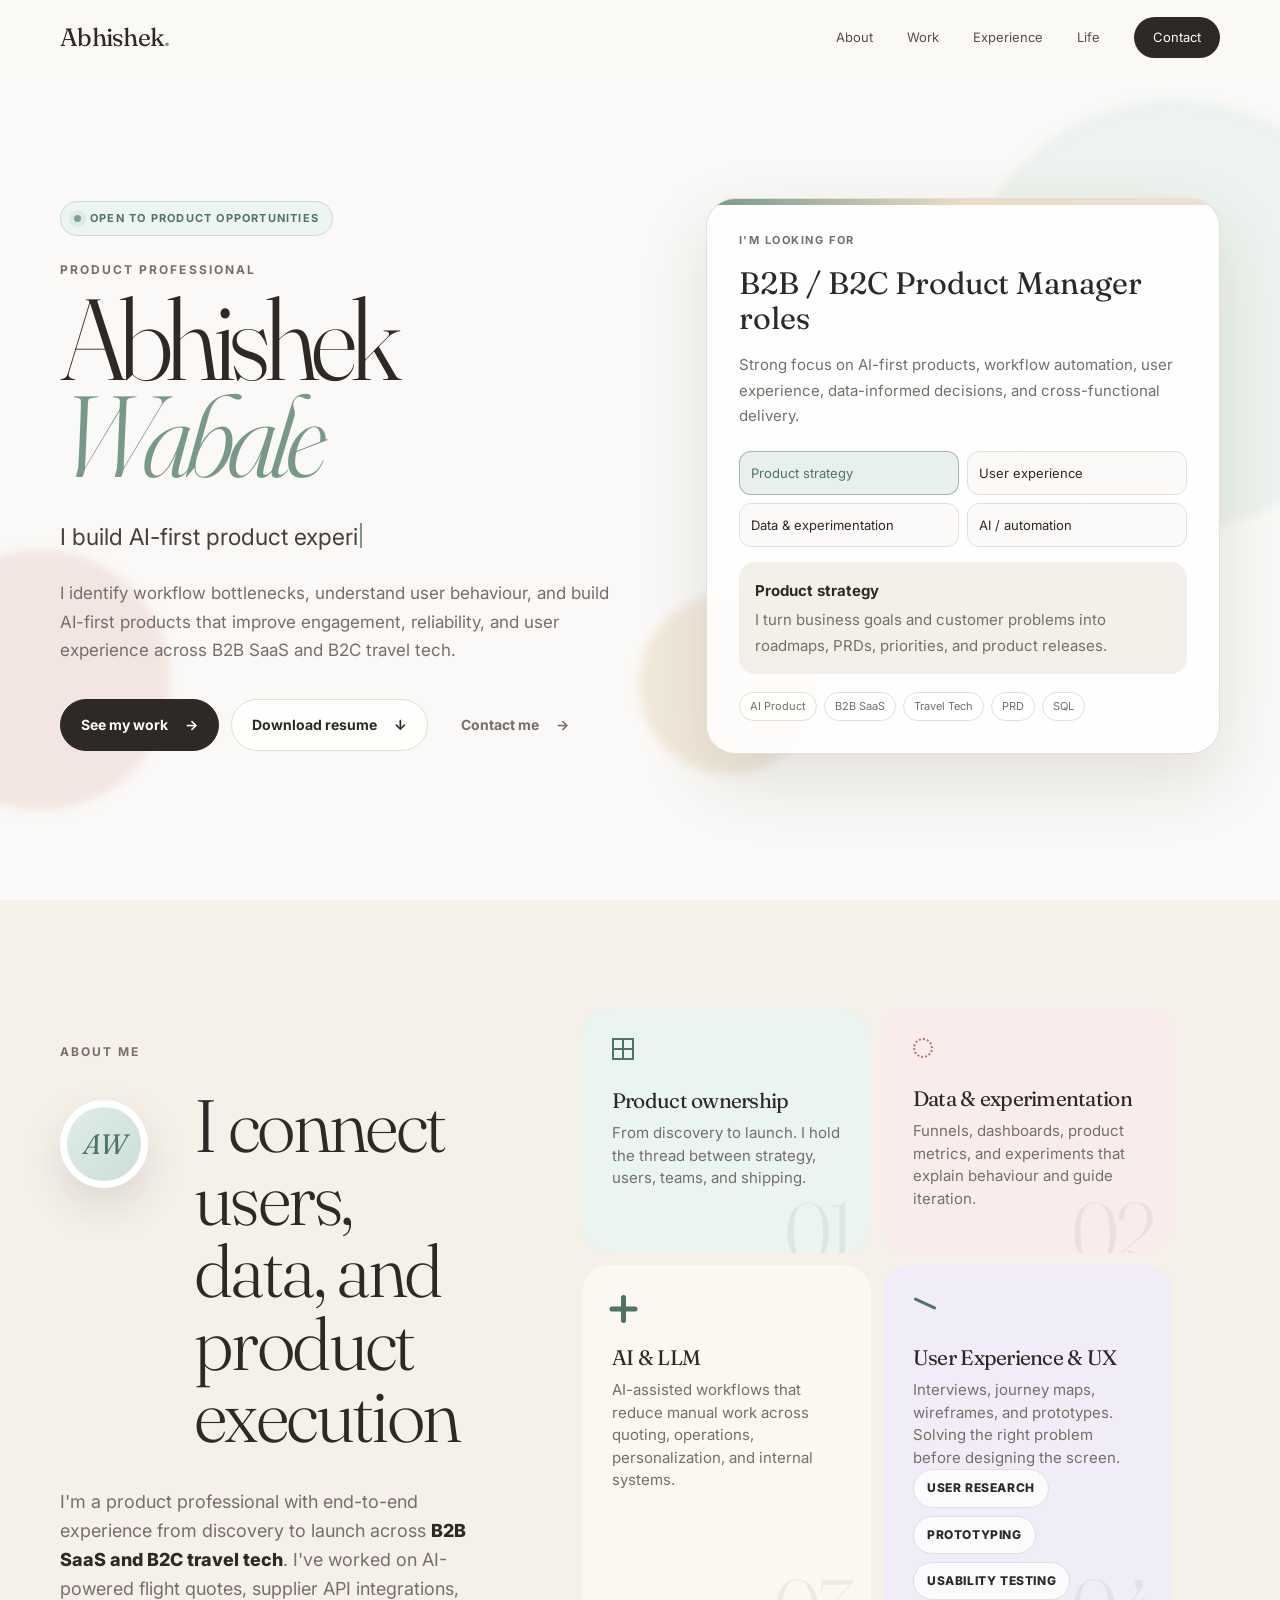
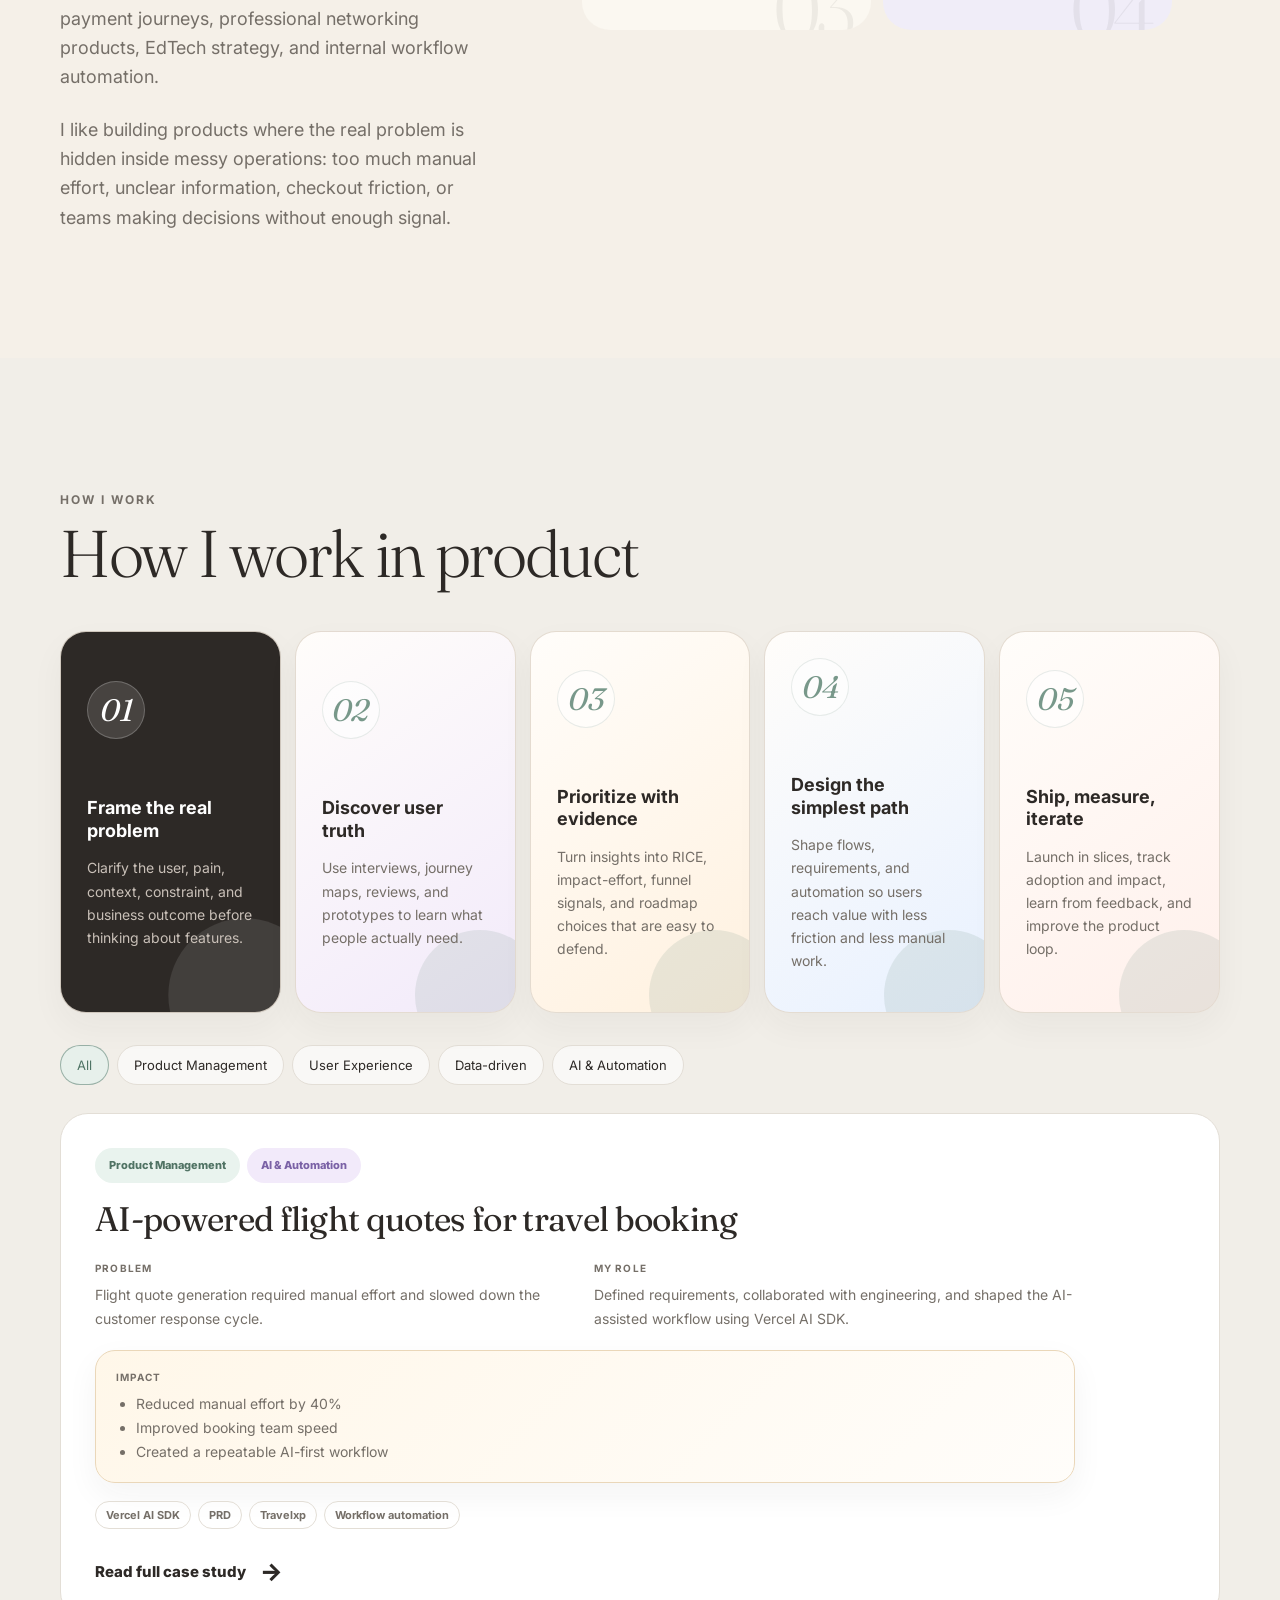
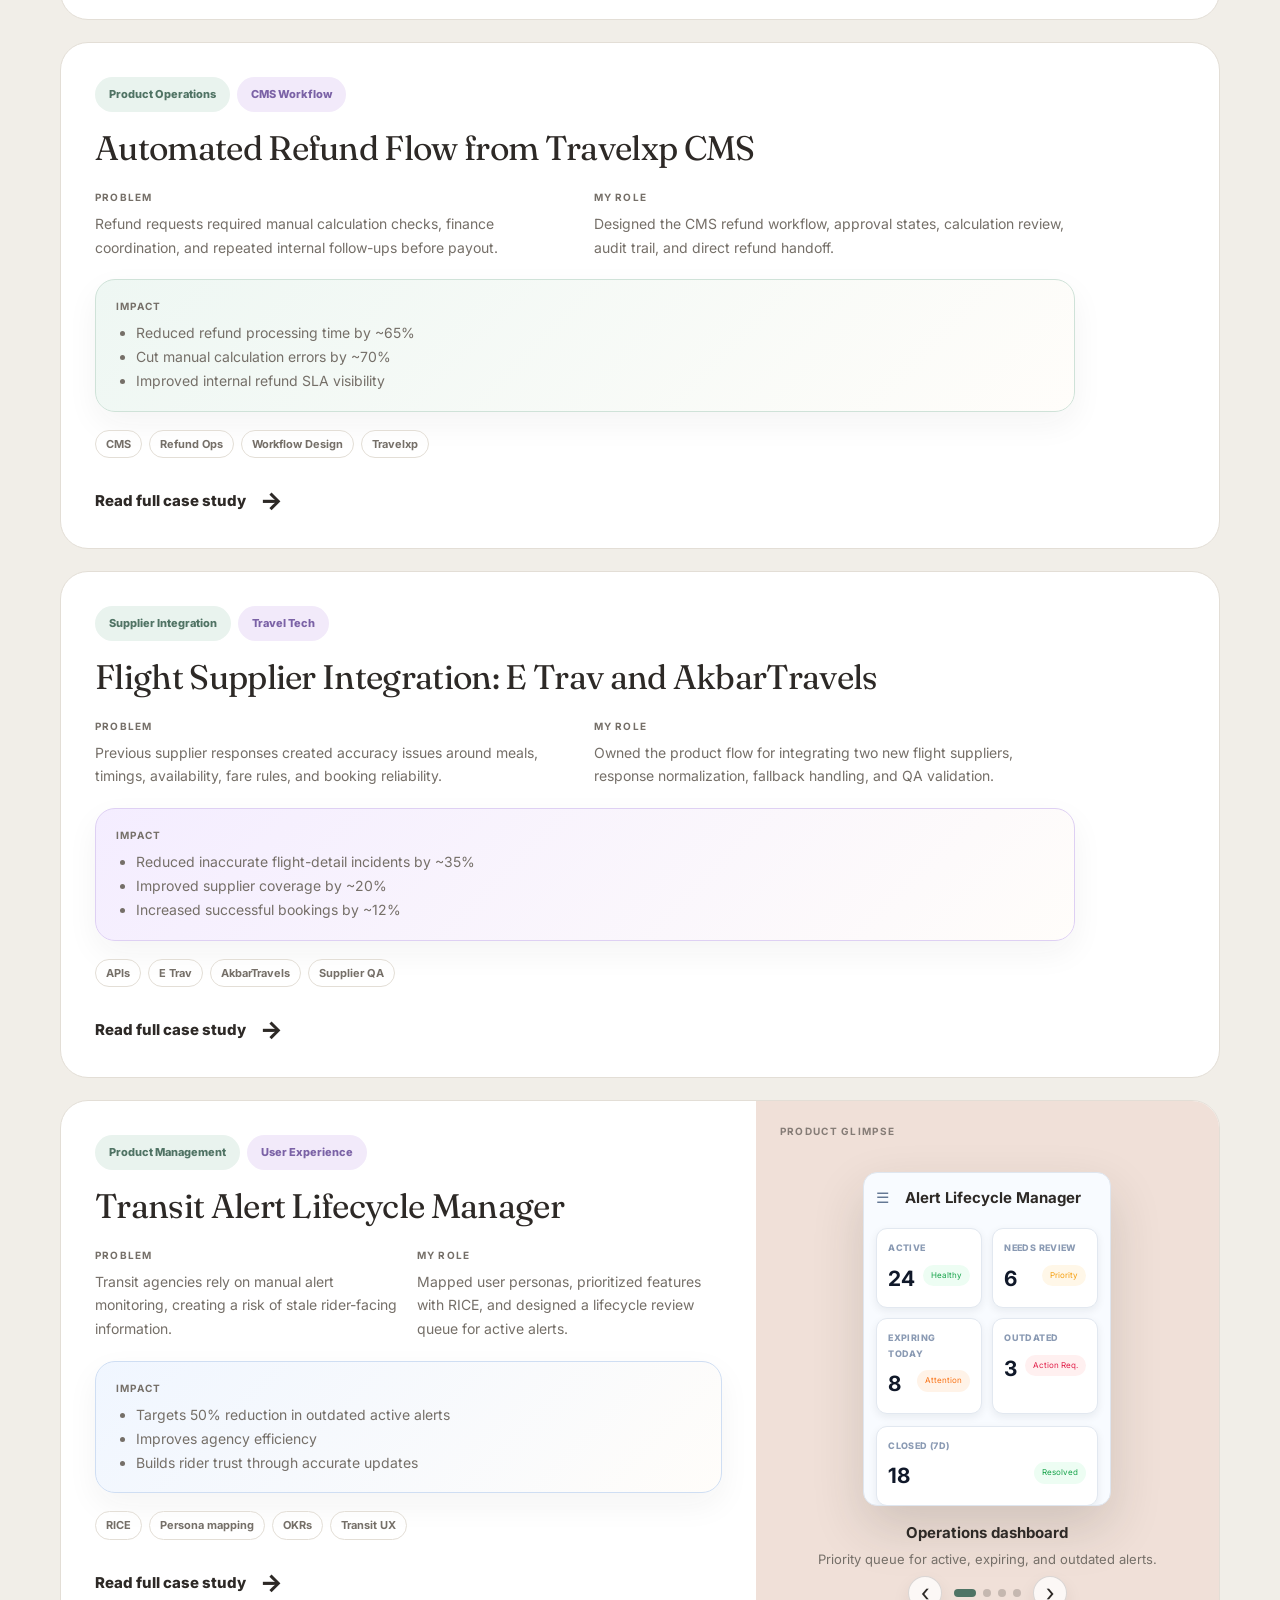
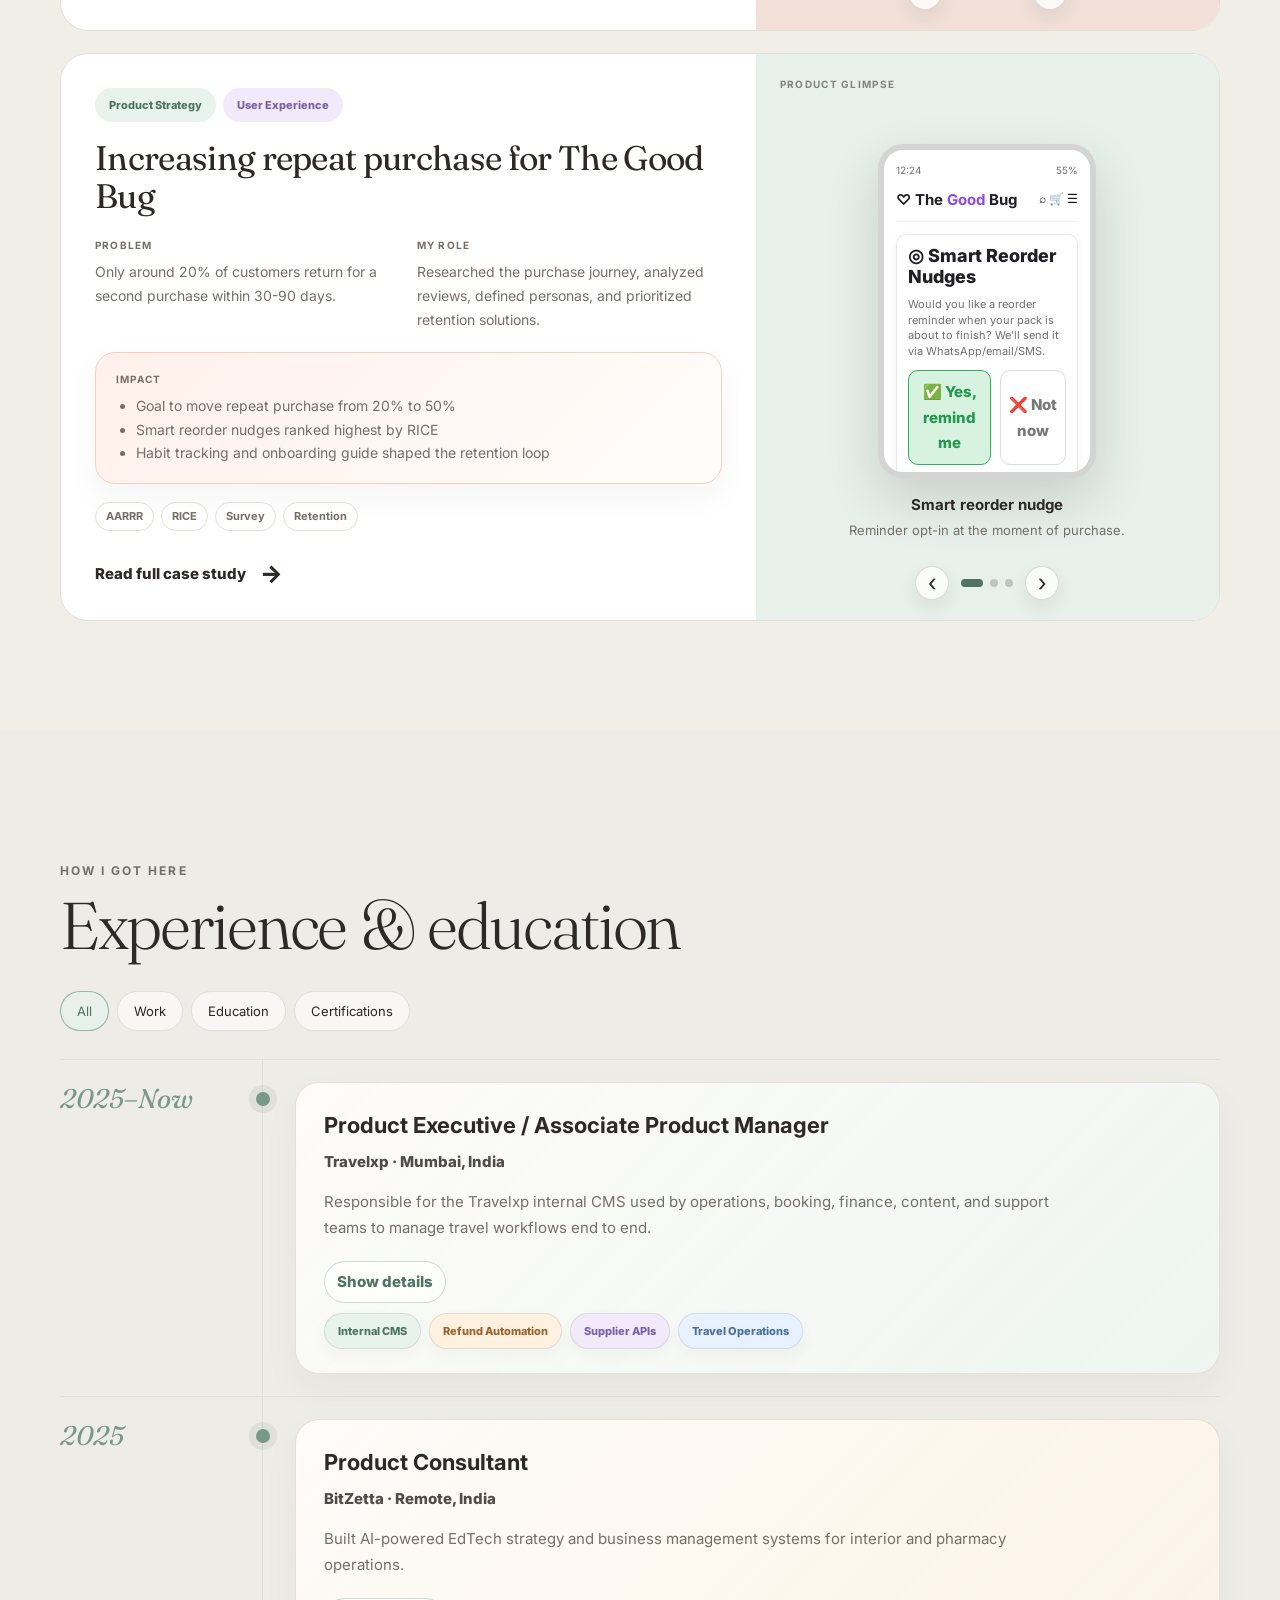
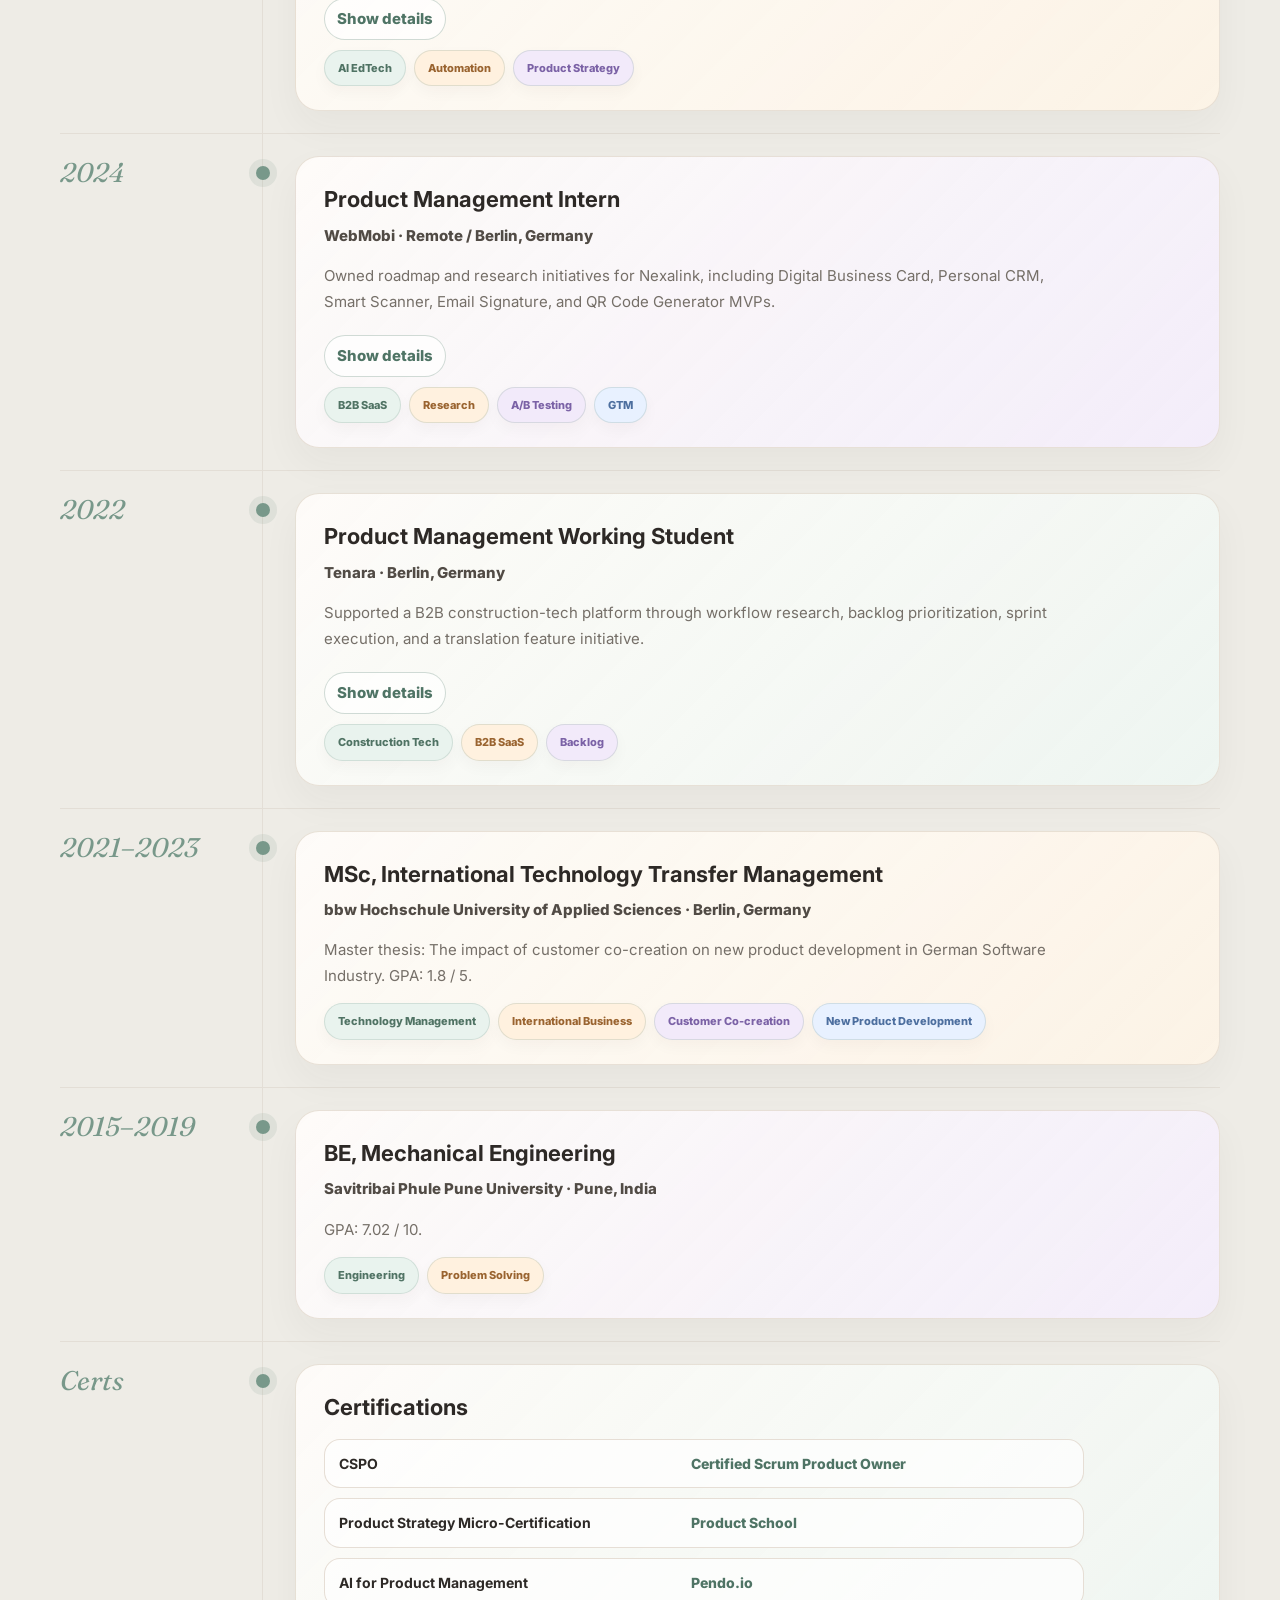
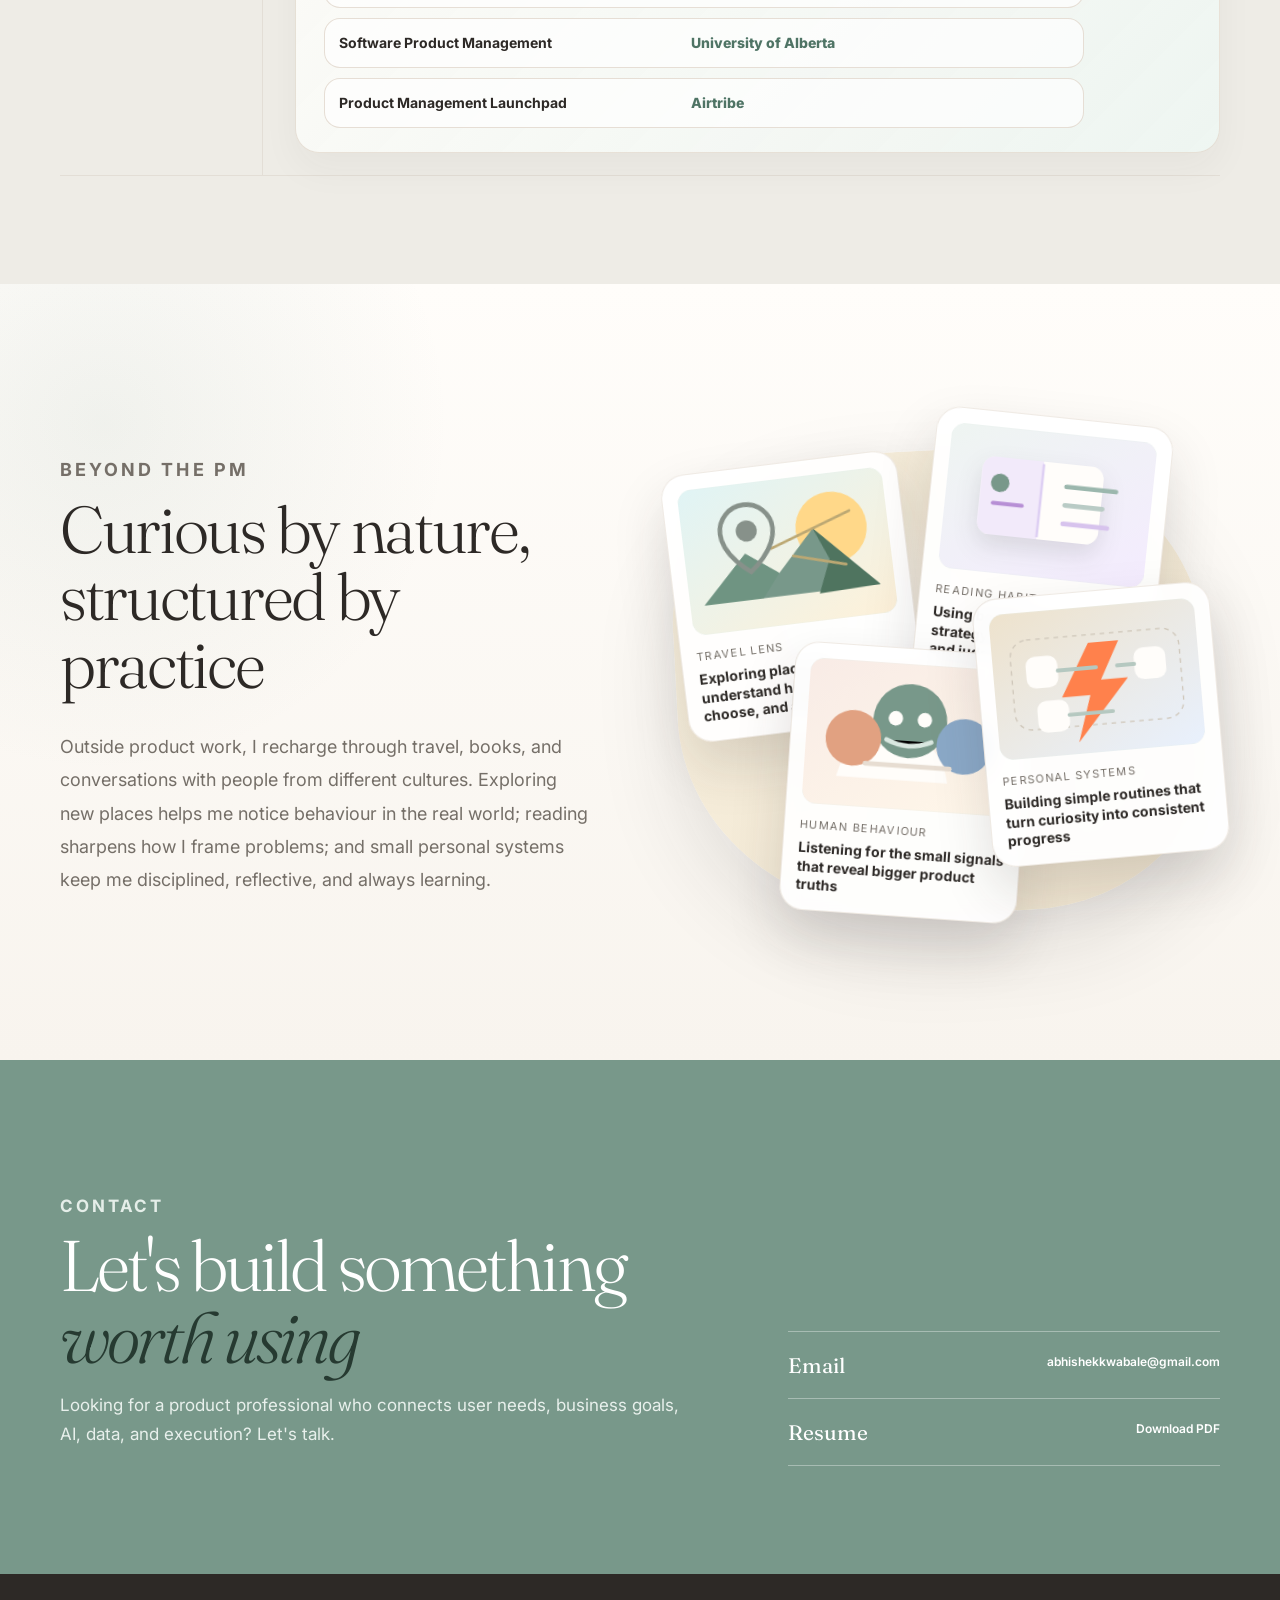
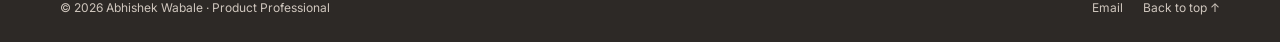
==== commit 064fdde9: "Rebuild about section like reference layout" ====
--- a/index.html
+++ b/index.html
@@ -83,15 +83,15 @@
 
     <section class="section" id="about">
       <div class="container about-grid">
-        <div class="reveal">
+        <div class="about-copy reveal">
           <p class="label">About me</p>
           <div class="about-title-row">
             <div class="avatar-placeholder" aria-label="Add Abhishek's professional photo here">AW</div>
             <h2 class="section-title">I connect users, data, and product execution</h2>
           </div>
           <div class="about-text">
-            <p>I'm a product professional with 2+ years across B2B SaaS and B2C travel tech. I have worked on AI-powered flight quotes, supplier API integrations, payment journeys, professional networking products, EdTech strategy, and business workflow automation.</p>
-            <p>I like products where the user problem is hidden inside messy operations: too much manual effort, unclear information, friction in checkout, or teams making decisions without enough signal.</p>
+            <p>I'm a product professional with end-to-end experience from discovery to launch across <strong>B2B SaaS and B2C travel tech</strong>. I've worked on AI-powered flight quotes, supplier API integrations, payment journeys, professional networking products, EdTech strategy, and internal workflow automation.</p>
+            <p>I like building products where the real problem is hidden inside messy operations: too much manual effort, unclear information, checkout friction, or teams making decisions without enough signal.</p>
           </div>
         </div>
 
@@ -99,26 +99,23 @@
           <article class="capability sage" data-num="01">
             <div class="cap-icon">▦</div>
             <h3>Product ownership</h3>
-            <p>PRDs, roadmap planning, prioritization, stakeholder alignment, and release execution.</p>
-            <div class="mini-tags"><span>Roadmaps</span><span>PRDs</span><span>User stories</span></div>
+            <p>From discovery to launch. I hold the thread between strategy, users, teams, and shipping.</p>
           </article>
           <article class="capability rose" data-num="02">
             <div class="cap-icon">◌</div>
-            <h3>User research & UX</h3>
-            <p>Interviews, journeys, wireframes, competitor analysis, and usability improvements.</p>
-            <div class="mini-tags"><span>Figma</span><span>Miro</span><span>Whimsical</span></div>
+            <h3>Data & experimentation</h3>
+            <p>Funnels, dashboards, product metrics, and experiments that explain behaviour and guide iteration.</p>
           </article>
           <article class="capability sand" data-num="03">
             <div class="cap-icon">✦</div>
-            <h3>AI-first workflows</h3>
-            <p>AI-assisted quoting, EdTech personalization, automation, and productivity-focused systems.</p>
-            <div class="mini-tags"><span>Vercel AI SDK</span><span>APIs</span><span>Prompting</span></div>
+            <h3>AI & LLM</h3>
+            <p>AI-assisted workflows that reduce manual work across quoting, operations, personalization, and internal systems.</p>
           </article>
           <article class="capability lavender" data-num="04">
             <div class="cap-icon">⌁</div>
-            <h3>Data-informed decisions</h3>
-            <p>Using product analytics and experiments to identify friction and improve outcomes.</p>
-            <div class="mini-tags"><span>SQL</span><span>Python</span><span>Amplitude</span></div>
+            <h3>User Experience & UX</h3>
+            <p>Interviews, journey maps, wireframes, and prototypes. Solving the right problem before designing the screen.</p>
+            <div class="mini-tags"><span>User research</span><span>Prototyping</span><span>Usability testing</span></div>
           </article>
         </div>
       </div>
--- a/styles/main.css
+++ b/styles/main.css
@@ -327,6 +327,9 @@
 }
 
 .section { padding: 108px 0; }
+#about {
+  background: #f5f0e8;
+}
 .section-title {
   max-width: 760px;
   margin: 0 0 32px;
@@ -335,28 +338,53 @@
 }
 .about-grid {
   display: grid;
-  grid-template-columns: .95fr 1.05fr;
-  gap: 64px;
+  grid-template-columns: minmax(420px, .9fr) minmax(590px, 1fr);
+  gap: clamp(56px, 7vw, 96px);
   align-items: start;
 }
+.about-copy {
+  padding-top: 10px;
+}
 .about-title-row {
   display: grid;
-  grid-template-columns: 108px 1fr;
-  gap: 20px;
-  align-items: center;
+  grid-template-columns: 106px 1fr;
+  gap: 28px;
+  align-items: start;
+  margin-top: 28px;
 }
 .avatar-placeholder {
-  width: 96px;
-  height: 96px;
+  width: 88px;
+  height: 88px;
   display: grid;
   place-items: center;
   border-radius: 50%;
-  background: linear-gradient(135deg, var(--mint), #d7e3dd);
+  margin-top: 10px;
+  border: 7px solid #fff;
+  background: linear-gradient(135deg, #dfeee7, #cbded5);
   color: var(--sage-dark);
-  font: italic 34px var(--serif);
-  box-shadow: 0 18px 35px rgba(45, 41, 38, .08);
-}
-.about-text p { color: var(--muted); font-size: 16px; }
+  font: italic 28px var(--serif);
+  box-shadow: 0 18px 42px rgba(45, 41, 38, .12);
+}
+#about .section-title {
+  max-width: 510px;
+  margin-bottom: 0;
+  font-size: clamp(56px, 5.8vw, 74px);
+  line-height: .98;
+}
+.about-text {
+  max-width: 650px;
+  margin-top: 34px;
+}
+.about-text p {
+  color: var(--muted);
+  font-size: 18px;
+  line-height: 1.62;
+}
+.about-text p + p { margin-top: 24px; }
+.about-text strong {
+  color: var(--ink);
+  font-weight: 800;
+}
 .stats {
   display: grid;
   grid-template-columns: repeat(3, 1fr);
@@ -388,81 +416,81 @@
 .capability-grid {
   display: grid;
   grid-template-columns: repeat(2, 1fr);
-  gap: 20px;
+  grid-auto-flow: row;
+  gap: 12px;
+  align-items: stretch;
 }
 .capability {
   position: relative;
-  min-height: 330px;
-  padding: 38px;
-  border: 1px solid rgba(226, 217, 206, .96);
-  border-radius: 34px;
-  background: rgba(255,255,255,.64);
+  min-height: 245px;
+  padding: 30px;
+  border: 0;
+  border-radius: 28px;
+  background: rgba(255,255,255,.72);
   transition: transform .25s ease, box-shadow .25s ease, border-color .25s ease;
   overflow: hidden;
-  box-shadow: 0 18px 45px rgba(45, 41, 38, .055);
+  box-shadow: none;
   display: flex;
   flex-direction: column;
-}
+  justify-content: flex-start;
+}
+.capability.sage { order: 1; }
+.capability.rose { order: 2; }
+.capability.sand { order: 3; }
+.capability.lavender { order: 4; }
 .capability::after {
   content: attr(data-num);
   position: absolute;
-  top: 26px;
-  right: 30px;
-  color: rgba(45, 41, 38, .13);
-  font: italic 54px/1 var(--serif);
+  right: 20px;
+  bottom: -14px;
+  color: rgba(45, 41, 38, .065);
+  font: 300 84px/.85 var(--serif);
+  letter-spacing: -.06em;
 }
 .capability::before {
-  content: "";
-  position: absolute;
-  inset: auto 24px 22px auto;
-  width: 95px;
-  height: 95px;
-  border-radius: 50%;
-  background: rgba(255,255,255,.38);
-  filter: blur(2px);
+  content: none;
 }
 .capability:hover {
-  transform: translateY(-7px);
-  border-color: rgba(120, 152, 138, .28);
-  box-shadow: 0 28px 60px rgba(45, 41, 38, .105);
-}
-.capability.sage { background: linear-gradient(145deg, #eef7f2, #e7f1ec); }
-.capability.rose { background: linear-gradient(145deg, #faeee9, #f7e5de); }
-.capability.sand { background: linear-gradient(145deg, #fbf2df, #f6ead2); }
-.capability.lavender { background: linear-gradient(145deg, #f2edf7, #ebe4f2); }
+  transform: translateY(-2px);
+  box-shadow: 0 20px 44px rgba(45, 41, 38, .065);
+}
+.capability.sage { background: #eaf4f0; }
+.capability.rose { background: #faeceb; }
+.capability.sand { background: #fbf8f1; }
+.capability.lavender { background: #f0edf8; }
 .cap-icon {
   position: relative;
-  width: 42px;
-  height: 42px;
-  margin-bottom: 74px;
+  width: 22px;
+  height: 22px;
+  margin-bottom: 28px;
   color: transparent;
   font-size: 0;
   flex: 0 0 auto;
 }
 .capability.sage .cap-icon {
   background:
-    linear-gradient(var(--sage-dark), var(--sage-dark)) 0 0 / 4px 100%,
-    linear-gradient(var(--sage-dark), var(--sage-dark)) 50% 0 / 4px 100%,
-    linear-gradient(var(--sage-dark), var(--sage-dark)) 100% 0 / 4px 100%,
-    linear-gradient(90deg, var(--sage-dark), var(--sage-dark)) 0 0 / 100% 4px,
-    linear-gradient(90deg, var(--sage-dark), var(--sage-dark)) 0 50% / 100% 4px,
-    linear-gradient(90deg, var(--sage-dark), var(--sage-dark)) 0 100% / 100% 4px;
+    linear-gradient(var(--sage-dark), var(--sage-dark)) 0 0 / 2px 100%,
+    linear-gradient(var(--sage-dark), var(--sage-dark)) 50% 0 / 2px 100%,
+    linear-gradient(var(--sage-dark), var(--sage-dark)) 100% 0 / 2px 100%,
+    linear-gradient(90deg, var(--sage-dark), var(--sage-dark)) 0 0 / 100% 2px,
+    linear-gradient(90deg, var(--sage-dark), var(--sage-dark)) 0 50% / 100% 2px,
+    linear-gradient(90deg, var(--sage-dark), var(--sage-dark)) 0 100% / 100% 2px;
   background-repeat: no-repeat;
 }
 .capability.rose .cap-icon {
-  width: 22px;
-  height: 22px;
-  border: 3px dotted var(--sage-dark);
+  width: 20px;
+  height: 20px;
+  border: 2px dotted #b86b68;
   border-radius: 50%;
 }
 .capability.sand .cap-icon::before,
 .capability.sand .cap-icon::after {
   content: "";
   position: absolute;
-  left: 18px;
-  top: 4px;
-  width: 7px;
-  height: 34px;
+  left: 9px;
+  top: 0;
+  width: 5px;
+  height: 28px;
   border-radius: 999px;
   background: var(--sage-dark);
 }
@@ -474,38 +502,44 @@
   content: "";
   position: absolute;
   width: 24px;
-  height: 4px;
+  height: 3px;
   border-radius: 999px;
   background: var(--sage-dark);
   transform: rotate(25deg);
 }
 .capability.lavender .cap-icon::before {
-  top: 12px;
-  left: 2px;
+  top: 7px;
+  left: 0;
 }
 .capability.lavender .cap-icon::after {
-  top: 20px;
-  left: 18px;
+  content: none;
 }
 .capability h3 {
-  margin: 0 0 18px;
+  margin: 0 0 10px;
   color: var(--ink);
-  font-size: 27px;
-  line-height: 1.24;
+  font-family: var(--serif);
+  font-size: 21px;
+  font-weight: 400;
+  line-height: 1.15;
   letter-spacing: -.035em;
 }
 .capability p {
   color: var(--muted);
-  font-size: 18px;
-  line-height: 1.58;
-  margin-bottom: 28px;
-}
-.mini-tags { display: flex; flex-wrap: wrap; gap: 10px; margin-top: auto; }
+  max-width: 270px;
+  font-size: 15px;
+  line-height: 1.5;
+  margin: 0;
+}
+.mini-tags { display: flex; flex-wrap: wrap; gap: 8px; margin-top: auto; }
 .capability .mini-tags span {
-  padding: 9px 15px;
-  background: rgba(255,255,255,.6);
-  box-shadow: 0 8px 18px rgba(45, 41, 38, .035);
-  font-size: 14px;
+  padding: 8px 13px;
+  background: rgba(255,255,255,.74);
+  color: var(--ink);
+  box-shadow: none;
+  font-size: 12px;
+  font-weight: 800;
+  text-transform: uppercase;
+  letter-spacing: .05em;
 }
 
 .work-section { background: #f1eee8; }
@@ -1736,6 +1770,7 @@
   .hero-inner, .about-grid, .life-grid, .contact-grid { grid-template-columns: 1fr; }
   .hero-inner { gap: 45px; }
   .capability-grid { grid-template-columns: repeat(2, 1fr); }
+  .capability { min-height: 245px; }
   .approach-grid { grid-template-columns: repeat(2, 1fr); }
   .case-card { grid-template-columns: 1fr; }
   .product-preview { min-height: 350px; }
@@ -1757,6 +1792,13 @@
   .section-title { font-size: 42px; }
   .about-title-row { grid-template-columns: 1fr; }
   .stats, .capability-grid, .approach-grid { grid-template-columns: 1fr; }
+  .capability {
+    min-height: 240px;
+    padding: 28px;
+  }
+  .cap-icon { margin-bottom: 26px; }
+  .capability h3 { font-size: 23px; }
+  .capability p { font-size: 16px; }
   .approach-card { min-height: 220px; }
   .approach-num { margin-bottom: 38px; }
   .vertical-tabs, .case-row { grid-template-columns: 1fr; }
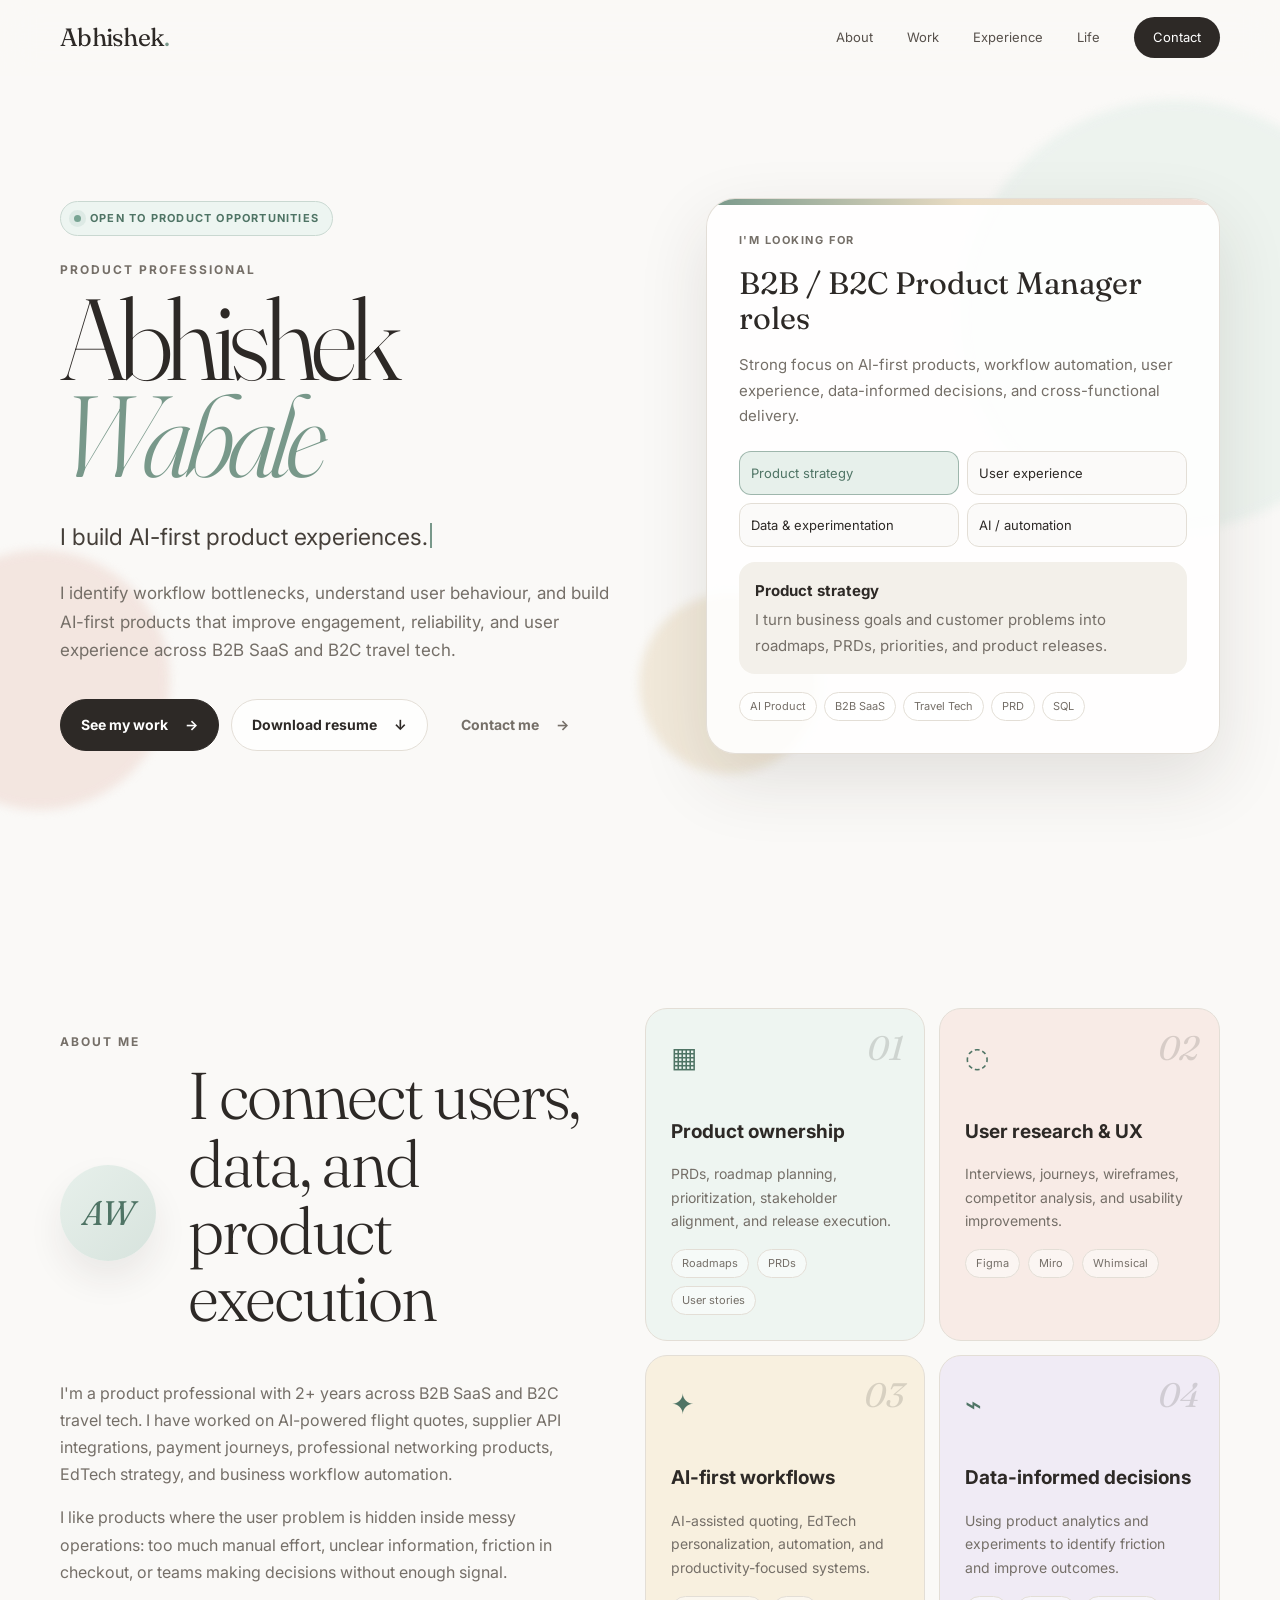
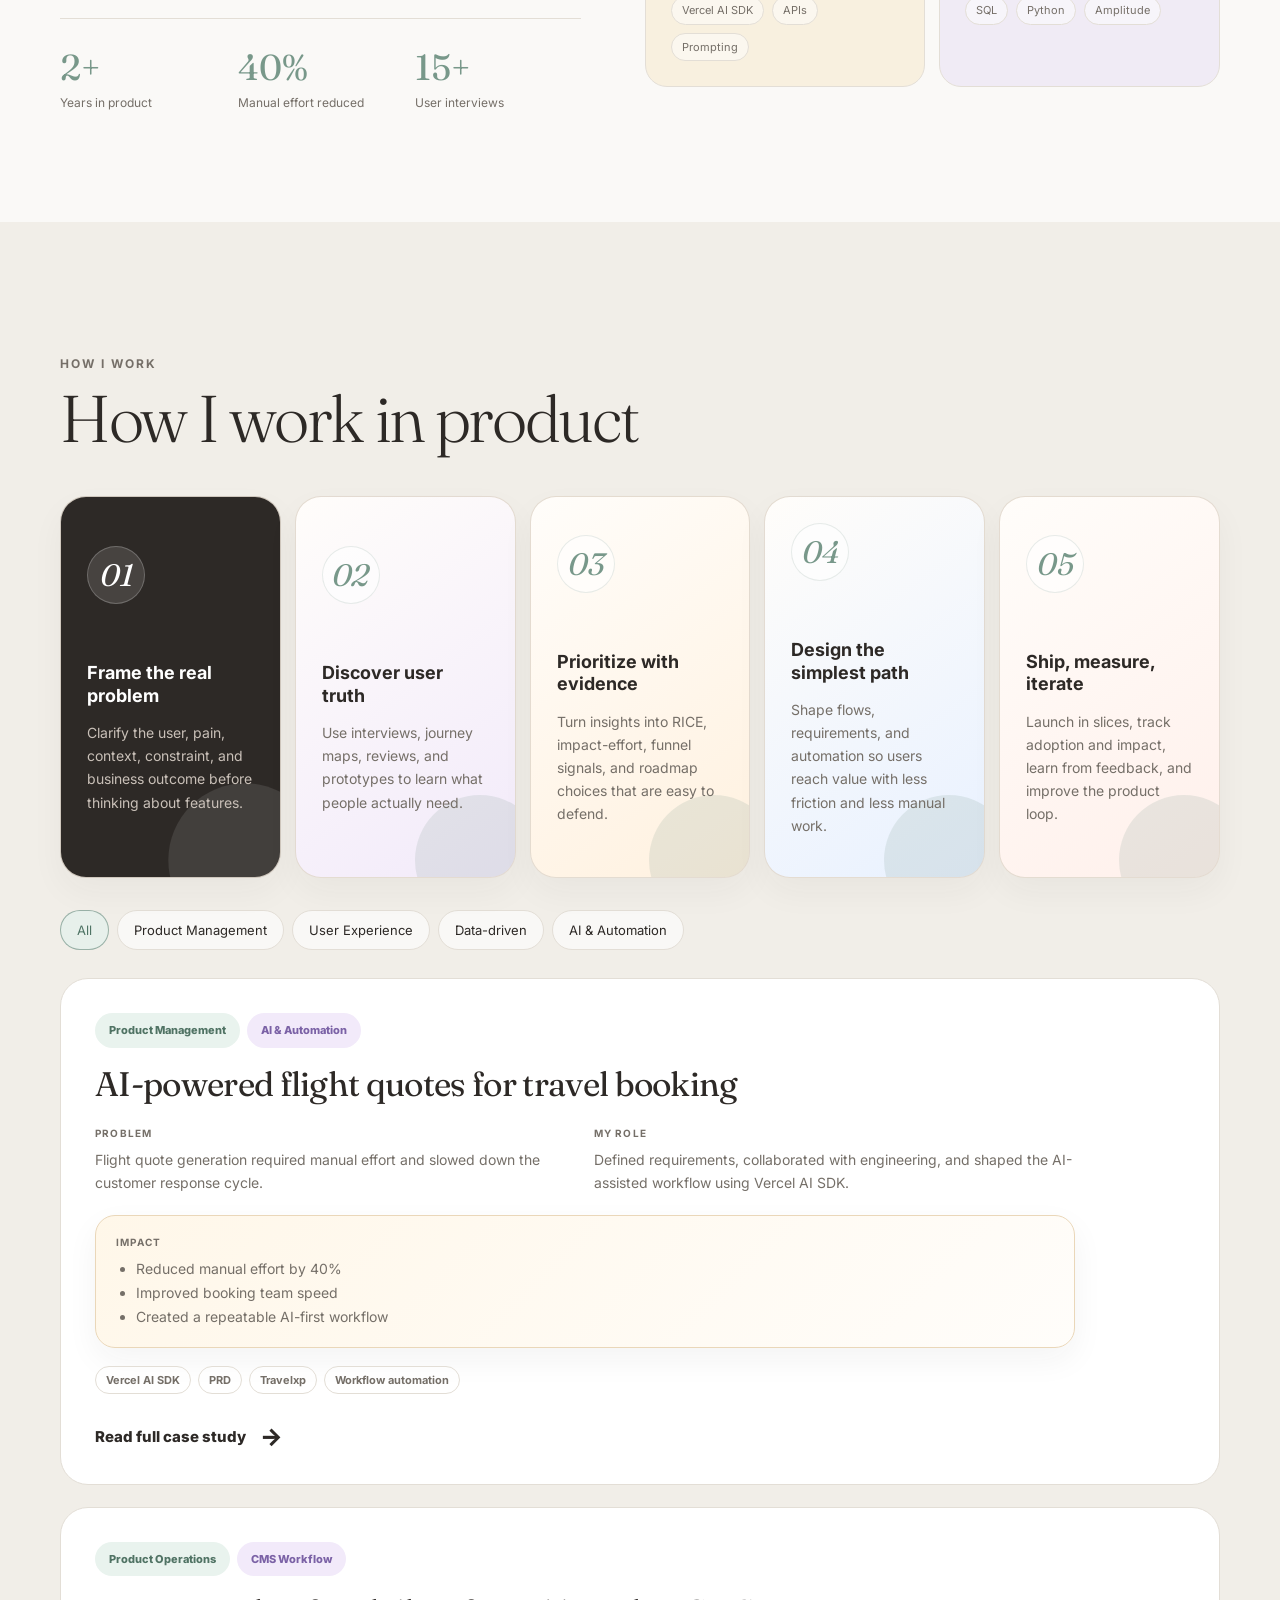
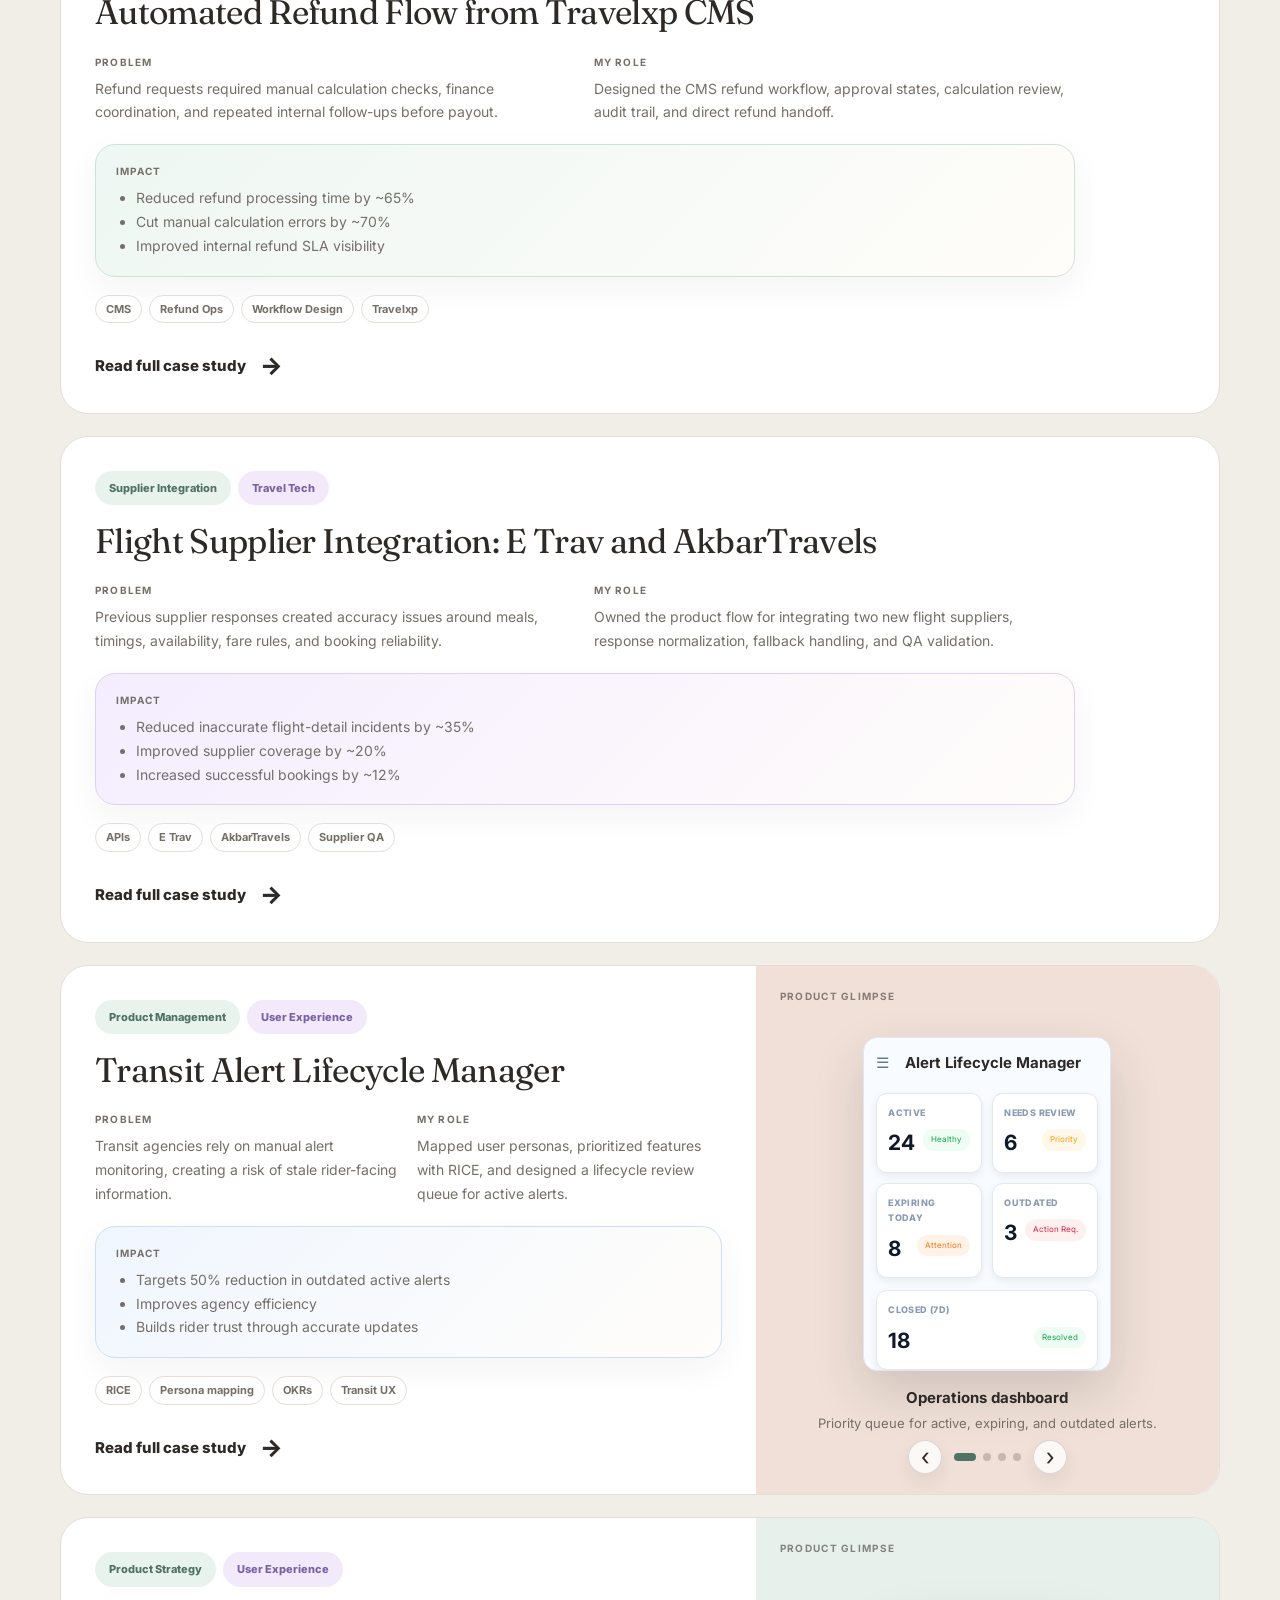
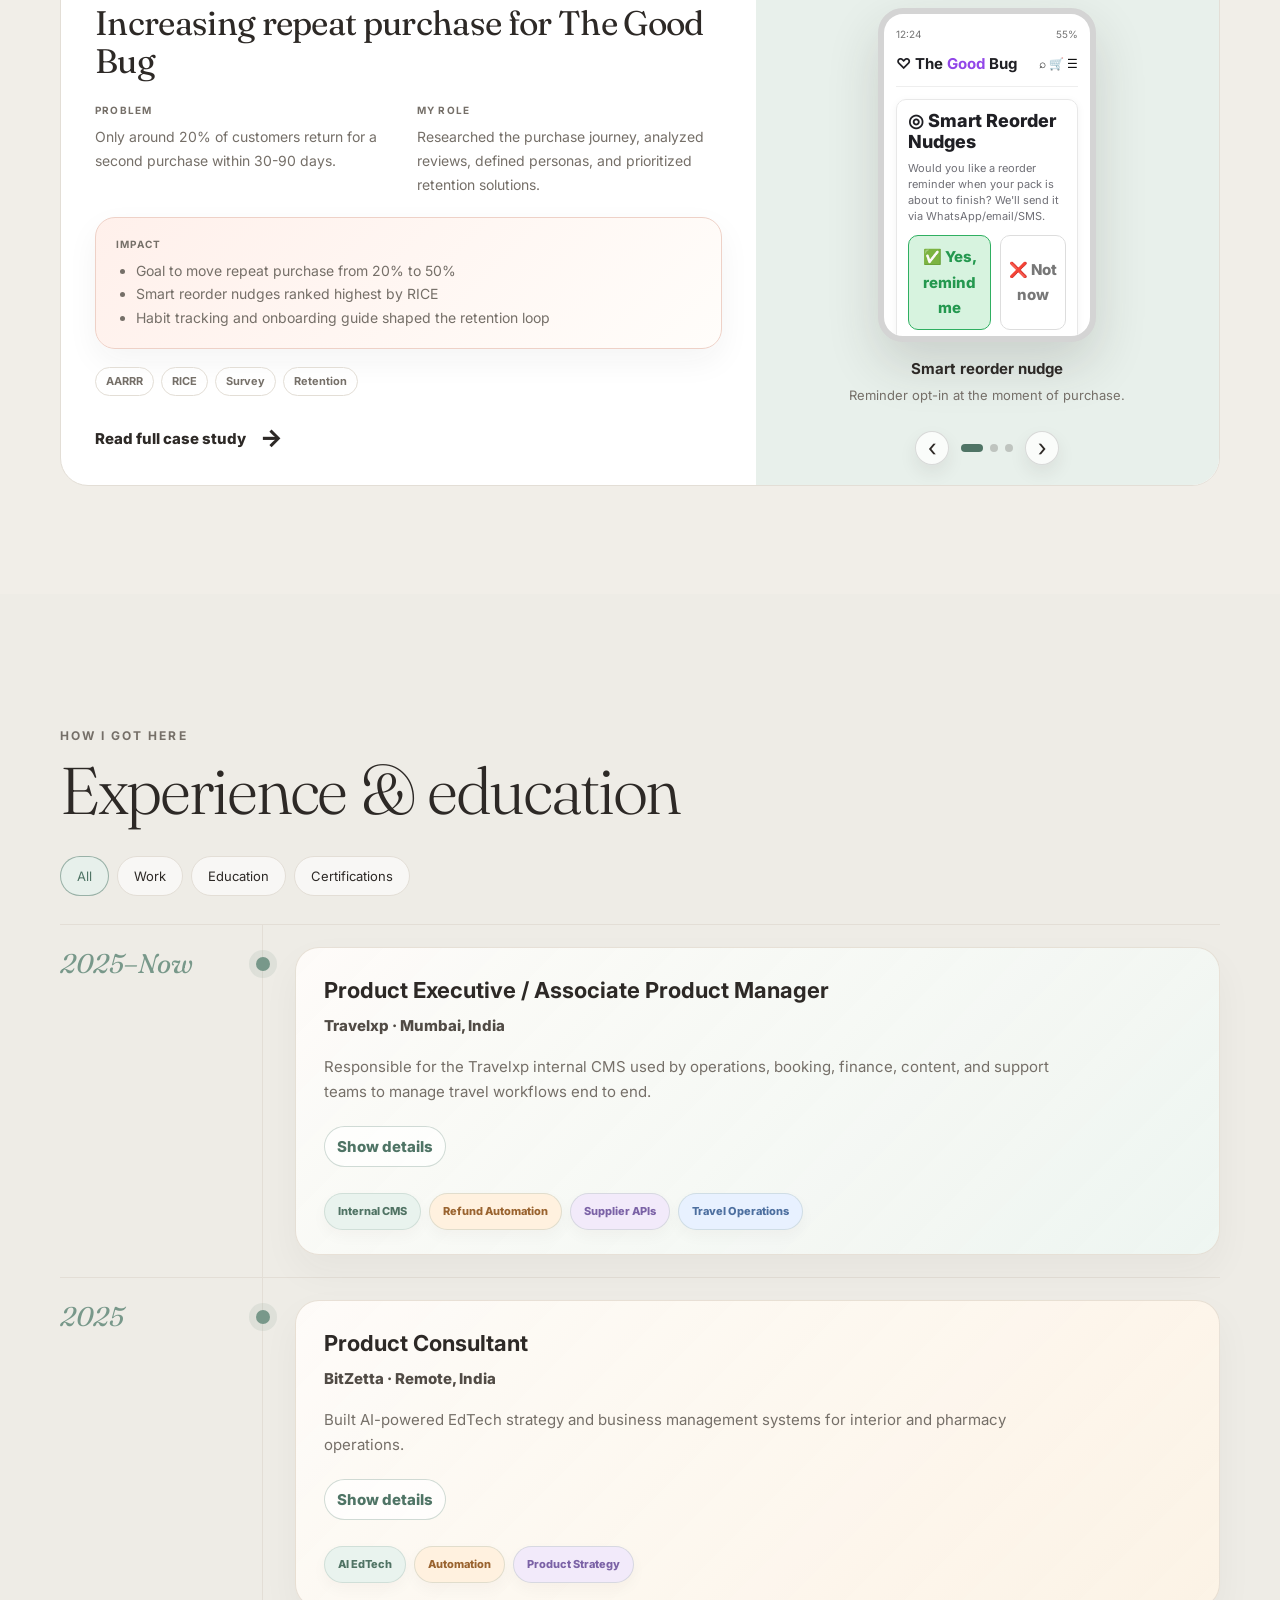
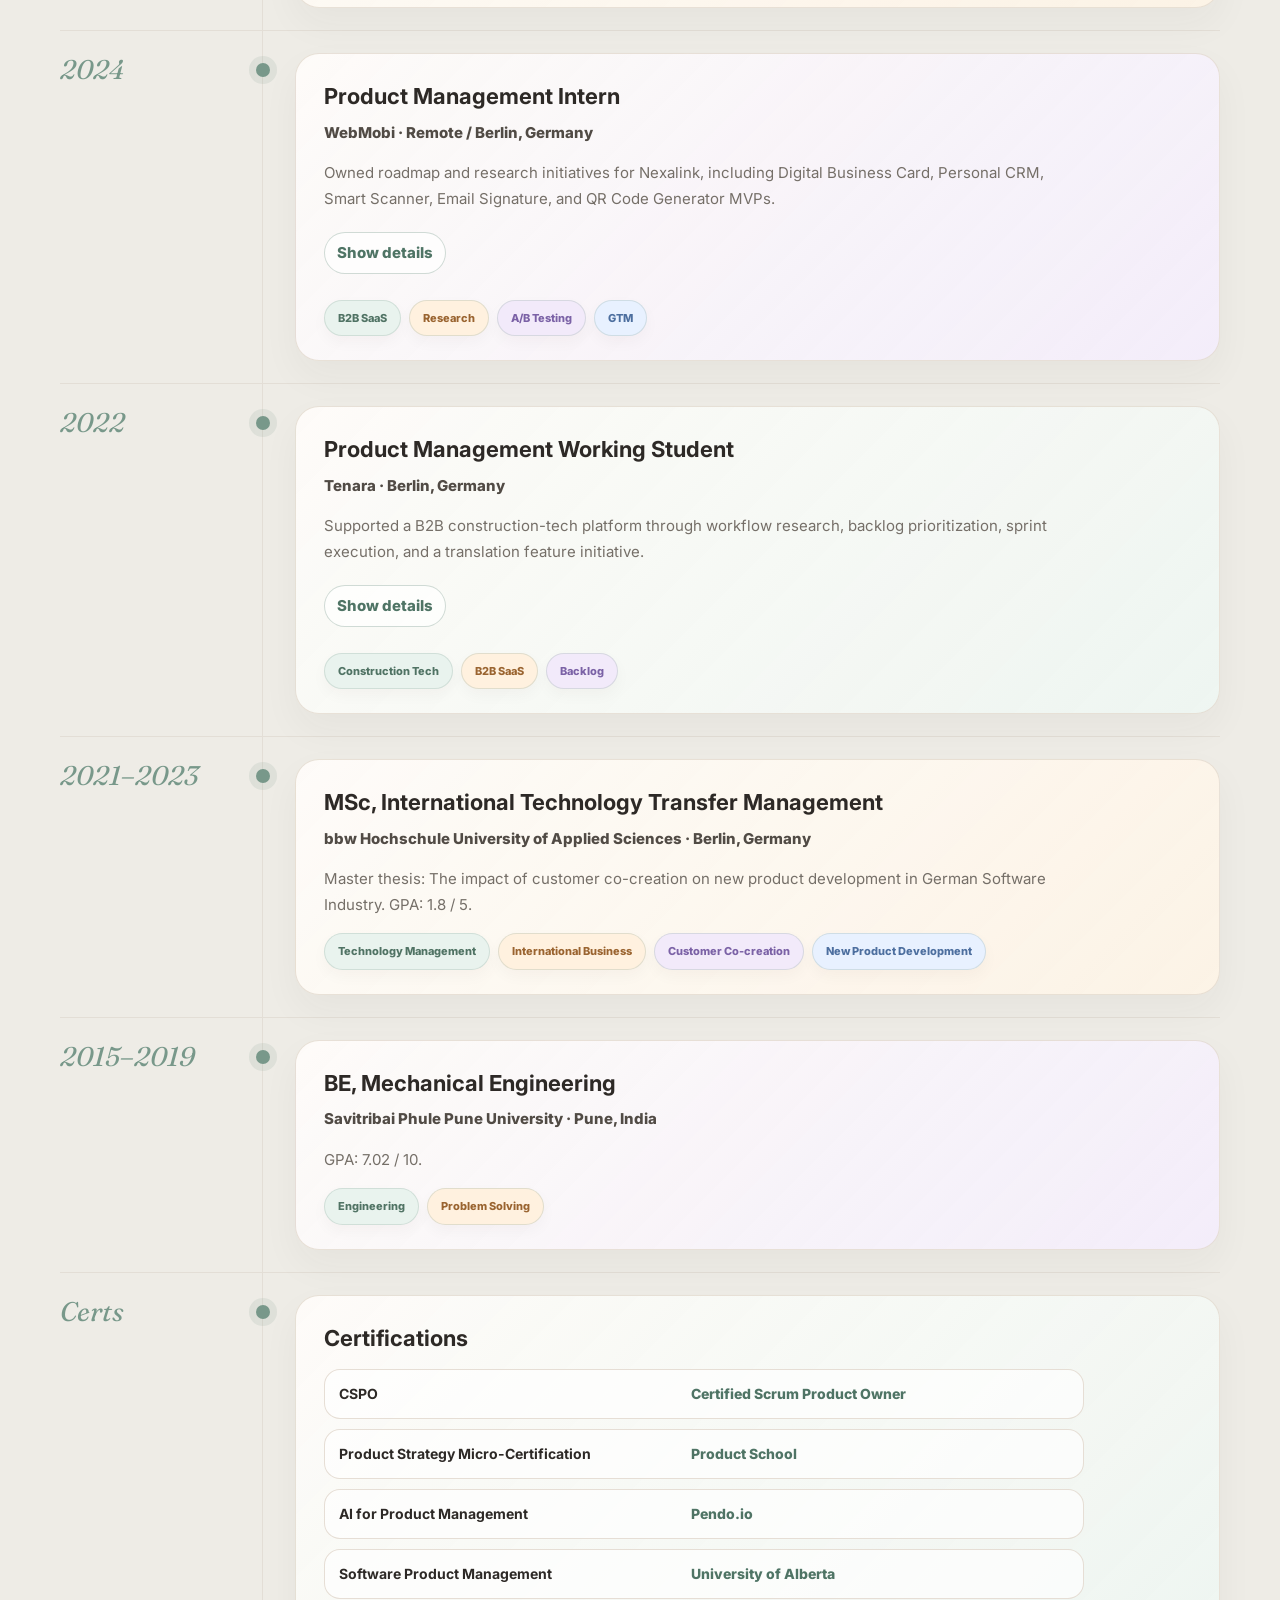
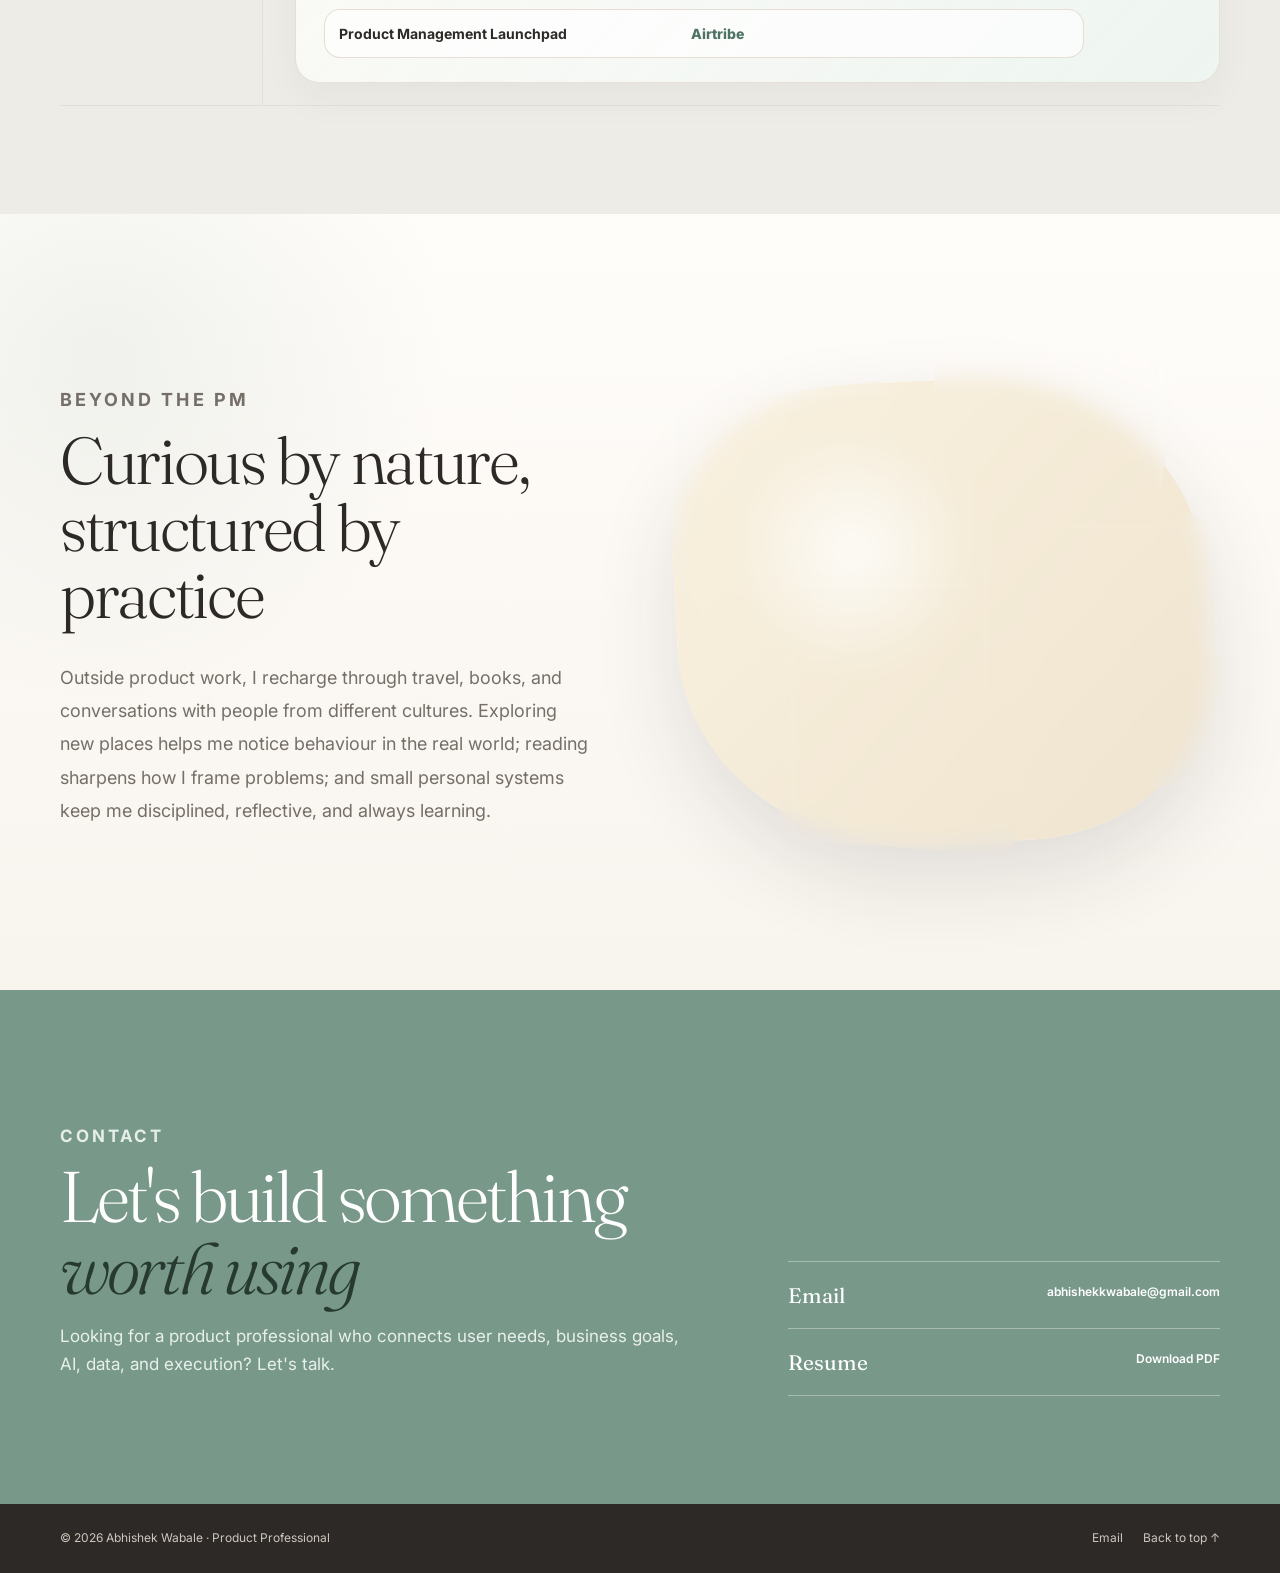
==== commit 87c4fa71: "Restore previous about section layout" ====
--- a/index.html
+++ b/index.html
@@ -83,15 +83,20 @@
 
     <section class="section" id="about">
       <div class="container about-grid">
-        <div class="about-copy reveal">
+        <div class="reveal">
           <p class="label">About me</p>
           <div class="about-title-row">
             <div class="avatar-placeholder" aria-label="Add Abhishek's professional photo here">AW</div>
             <h2 class="section-title">I connect users, data, and product execution</h2>
           </div>
           <div class="about-text">
-            <p>I'm a product professional with end-to-end experience from discovery to launch across <strong>B2B SaaS and B2C travel tech</strong>. I've worked on AI-powered flight quotes, supplier API integrations, payment journeys, professional networking products, EdTech strategy, and internal workflow automation.</p>
-            <p>I like building products where the real problem is hidden inside messy operations: too much manual effort, unclear information, checkout friction, or teams making decisions without enough signal.</p>
+            <p>I'm a product professional with 2+ years across B2B SaaS and B2C travel tech. I have worked on AI-powered flight quotes, supplier API integrations, payment journeys, professional networking products, EdTech strategy, and business workflow automation.</p>
+            <p>I like products where the user problem is hidden inside messy operations: too much manual effort, unclear information, friction in checkout, or teams making decisions without enough signal.</p>
+          </div>
+          <div class="stats">
+            <div><strong>2+</strong><span>Years in product</span></div>
+            <div><strong>40%</strong><span>Manual effort reduced</span></div>
+            <div><strong>15+</strong><span>User interviews</span></div>
           </div>
         </div>
 
@@ -99,23 +104,26 @@
           <article class="capability sage" data-num="01">
             <div class="cap-icon">▦</div>
             <h3>Product ownership</h3>
-            <p>From discovery to launch. I hold the thread between strategy, users, teams, and shipping.</p>
+            <p>PRDs, roadmap planning, prioritization, stakeholder alignment, and release execution.</p>
+            <div class="mini-tags"><span>Roadmaps</span><span>PRDs</span><span>User stories</span></div>
           </article>
           <article class="capability rose" data-num="02">
             <div class="cap-icon">◌</div>
-            <h3>Data & experimentation</h3>
-            <p>Funnels, dashboards, product metrics, and experiments that explain behaviour and guide iteration.</p>
+            <h3>User research & UX</h3>
+            <p>Interviews, journeys, wireframes, competitor analysis, and usability improvements.</p>
+            <div class="mini-tags"><span>Figma</span><span>Miro</span><span>Whimsical</span></div>
           </article>
           <article class="capability sand" data-num="03">
             <div class="cap-icon">✦</div>
-            <h3>AI & LLM</h3>
-            <p>AI-assisted workflows that reduce manual work across quoting, operations, personalization, and internal systems.</p>
+            <h3>AI-first workflows</h3>
+            <p>AI-assisted quoting, EdTech personalization, automation, and productivity-focused systems.</p>
+            <div class="mini-tags"><span>Vercel AI SDK</span><span>APIs</span><span>Prompting</span></div>
           </article>
           <article class="capability lavender" data-num="04">
             <div class="cap-icon">⌁</div>
-            <h3>User Experience & UX</h3>
-            <p>Interviews, journey maps, wireframes, and prototypes. Solving the right problem before designing the screen.</p>
-            <div class="mini-tags"><span>User research</span><span>Prototyping</span><span>Usability testing</span></div>
+            <h3>Data-informed decisions</h3>
+            <p>Using product analytics and experiments to identify friction and improve outcomes.</p>
+            <div class="mini-tags"><span>SQL</span><span>Python</span><span>Amplitude</span></div>
           </article>
         </div>
       </div>
--- a/styles/main.css
+++ b/styles/main.css
@@ -327,9 +327,6 @@
 }
 
 .section { padding: 108px 0; }
-#about {
-  background: #f5f0e8;
-}
 .section-title {
   max-width: 760px;
   margin: 0 0 32px;
@@ -338,209 +335,83 @@
 }
 .about-grid {
   display: grid;
-  grid-template-columns: minmax(420px, .9fr) minmax(590px, 1fr);
-  gap: clamp(56px, 7vw, 96px);
+  grid-template-columns: .95fr 1.05fr;
+  gap: 64px;
   align-items: start;
 }
-.about-copy {
-  padding-top: 10px;
-}
 .about-title-row {
   display: grid;
-  grid-template-columns: 106px 1fr;
-  gap: 28px;
-  align-items: start;
-  margin-top: 28px;
+  grid-template-columns: 108px 1fr;
+  gap: 20px;
+  align-items: center;
 }
 .avatar-placeholder {
-  width: 88px;
-  height: 88px;
+  width: 96px;
+  height: 96px;
   display: grid;
   place-items: center;
   border-radius: 50%;
-  margin-top: 10px;
-  border: 7px solid #fff;
-  background: linear-gradient(135deg, #dfeee7, #cbded5);
+  background: linear-gradient(135deg, var(--mint), #d7e3dd);
   color: var(--sage-dark);
-  font: italic 28px var(--serif);
-  box-shadow: 0 18px 42px rgba(45, 41, 38, .12);
-}
-#about .section-title {
-  max-width: 510px;
-  margin-bottom: 0;
-  font-size: clamp(56px, 5.8vw, 74px);
-  line-height: .98;
-}
-.about-text {
-  max-width: 650px;
-  margin-top: 34px;
-}
-.about-text p {
-  color: var(--muted);
-  font-size: 18px;
-  line-height: 1.62;
-}
-.about-text p + p { margin-top: 24px; }
-.about-text strong {
-  color: var(--ink);
-  font-weight: 800;
-}
+  font: italic 34px var(--serif);
+  box-shadow: 0 18px 35px rgba(45, 41, 38, .08);
+}
+.about-text p { color: var(--muted); font-size: 16px; }
 .stats {
   display: grid;
   grid-template-columns: repeat(3, 1fr);
-  gap: 14px;
+  gap: 12px;
   padding-top: 26px;
   margin-top: 32px;
   border-top: 1px solid var(--line);
 }
-.stats div {
-  min-height: 150px;
-  padding: 20px;
-  border: 1px solid var(--line);
-  border-radius: 22px;
-  background: linear-gradient(145deg, rgba(255,255,255,.86), rgba(238,245,241,.66));
-  box-shadow: 0 16px 35px rgba(45, 41, 38, .06);
-}
 .stats strong {
   display: block;
   color: var(--sage);
-  margin-bottom: 16px;
-  font: 400 28px/1.02 var(--serif);
-  letter-spacing: -.03em;
-}
-.stats span {
-  color: var(--muted);
-  font-size: 13px;
-  line-height: 1.55;
-}
+  font: 400 36px var(--serif);
+}
+.stats span { color: var(--muted); font-size: 12px; }
 .capability-grid {
   display: grid;
   grid-template-columns: repeat(2, 1fr);
-  grid-auto-flow: row;
-  gap: 12px;
-  align-items: stretch;
+  gap: 14px;
 }
 .capability {
   position: relative;
   min-height: 245px;
-  padding: 30px;
-  border: 0;
-  border-radius: 28px;
-  background: rgba(255,255,255,.72);
-  transition: transform .25s ease, box-shadow .25s ease, border-color .25s ease;
+  padding: 25px;
+  border: 1px solid var(--line);
+  border-radius: 22px;
+  background: rgba(255,255,255,.64);
+  transition: .25s ease;
   overflow: hidden;
-  box-shadow: none;
-  display: flex;
-  flex-direction: column;
-  justify-content: flex-start;
-}
-.capability.sage { order: 1; }
-.capability.rose { order: 2; }
-.capability.sand { order: 3; }
-.capability.lavender { order: 4; }
+}
 .capability::after {
   content: attr(data-num);
   position: absolute;
+  top: 18px;
   right: 20px;
-  bottom: -14px;
-  color: rgba(45, 41, 38, .065);
-  font: 300 84px/.85 var(--serif);
-  letter-spacing: -.06em;
-}
-.capability::before {
-  content: none;
-}
-.capability:hover {
-  transform: translateY(-2px);
-  box-shadow: 0 20px 44px rgba(45, 41, 38, .065);
-}
-.capability.sage { background: #eaf4f0; }
-.capability.rose { background: #faeceb; }
-.capability.sand { background: #fbf8f1; }
-.capability.lavender { background: #f0edf8; }
+  color: rgba(45, 41, 38, .16);
+  font: italic 34px var(--serif);
+}
+.capability:hover { transform: translateY(-5px); box-shadow: 0 18px 45px rgba(45, 41, 38, .08); }
+.capability.sage { background: #eef5f1; }
+.capability.rose { background: #f8ebe6; }
+.capability.sand { background: #f8f0df; }
+.capability.lavender { background: #f0ebf5; }
 .cap-icon {
-  position: relative;
-  width: 22px;
-  height: 22px;
-  margin-bottom: 28px;
-  color: transparent;
-  font-size: 0;
-  flex: 0 0 auto;
-}
-.capability.sage .cap-icon {
-  background:
-    linear-gradient(var(--sage-dark), var(--sage-dark)) 0 0 / 2px 100%,
-    linear-gradient(var(--sage-dark), var(--sage-dark)) 50% 0 / 2px 100%,
-    linear-gradient(var(--sage-dark), var(--sage-dark)) 100% 0 / 2px 100%,
-    linear-gradient(90deg, var(--sage-dark), var(--sage-dark)) 0 0 / 100% 2px,
-    linear-gradient(90deg, var(--sage-dark), var(--sage-dark)) 0 50% / 100% 2px,
-    linear-gradient(90deg, var(--sage-dark), var(--sage-dark)) 0 100% / 100% 2px;
-  background-repeat: no-repeat;
-}
-.capability.rose .cap-icon {
-  width: 20px;
-  height: 20px;
-  border: 2px dotted #b86b68;
-  border-radius: 50%;
-}
-.capability.sand .cap-icon::before,
-.capability.sand .cap-icon::after {
-  content: "";
-  position: absolute;
-  left: 9px;
-  top: 0;
-  width: 5px;
-  height: 28px;
-  border-radius: 999px;
-  background: var(--sage-dark);
-}
-.capability.sand .cap-icon::after {
-  transform: rotate(90deg);
-}
-.capability.lavender .cap-icon::before,
-.capability.lavender .cap-icon::after {
-  content: "";
-  position: absolute;
-  width: 24px;
-  height: 3px;
-  border-radius: 999px;
-  background: var(--sage-dark);
-  transform: rotate(25deg);
-}
-.capability.lavender .cap-icon::before {
-  top: 7px;
-  left: 0;
-}
-.capability.lavender .cap-icon::after {
-  content: none;
+  font-size: 28px;
+  color: var(--sage-dark);
 }
 .capability h3 {
-  margin: 0 0 10px;
-  color: var(--ink);
-  font-family: var(--serif);
-  font-size: 21px;
-  font-weight: 400;
-  line-height: 1.15;
-  letter-spacing: -.035em;
+  margin: 34px 0 8px;
+  font-size: 19px;
 }
 .capability p {
   color: var(--muted);
-  max-width: 270px;
-  font-size: 15px;
-  line-height: 1.5;
-  margin: 0;
-}
-.mini-tags { display: flex; flex-wrap: wrap; gap: 8px; margin-top: auto; }
-.capability .mini-tags span {
-  padding: 8px 13px;
-  background: rgba(255,255,255,.74);
-  color: var(--ink);
-  box-shadow: none;
-  font-size: 12px;
-  font-weight: 800;
-  text-transform: uppercase;
-  letter-spacing: .05em;
-}
+  font-size: 14px;
+}
+.mini-tags { display: flex; flex-wrap: wrap; gap: 8px; margin-top: 16px; }
 
 .work-section { background: #f1eee8; }
 .approach-grid {
